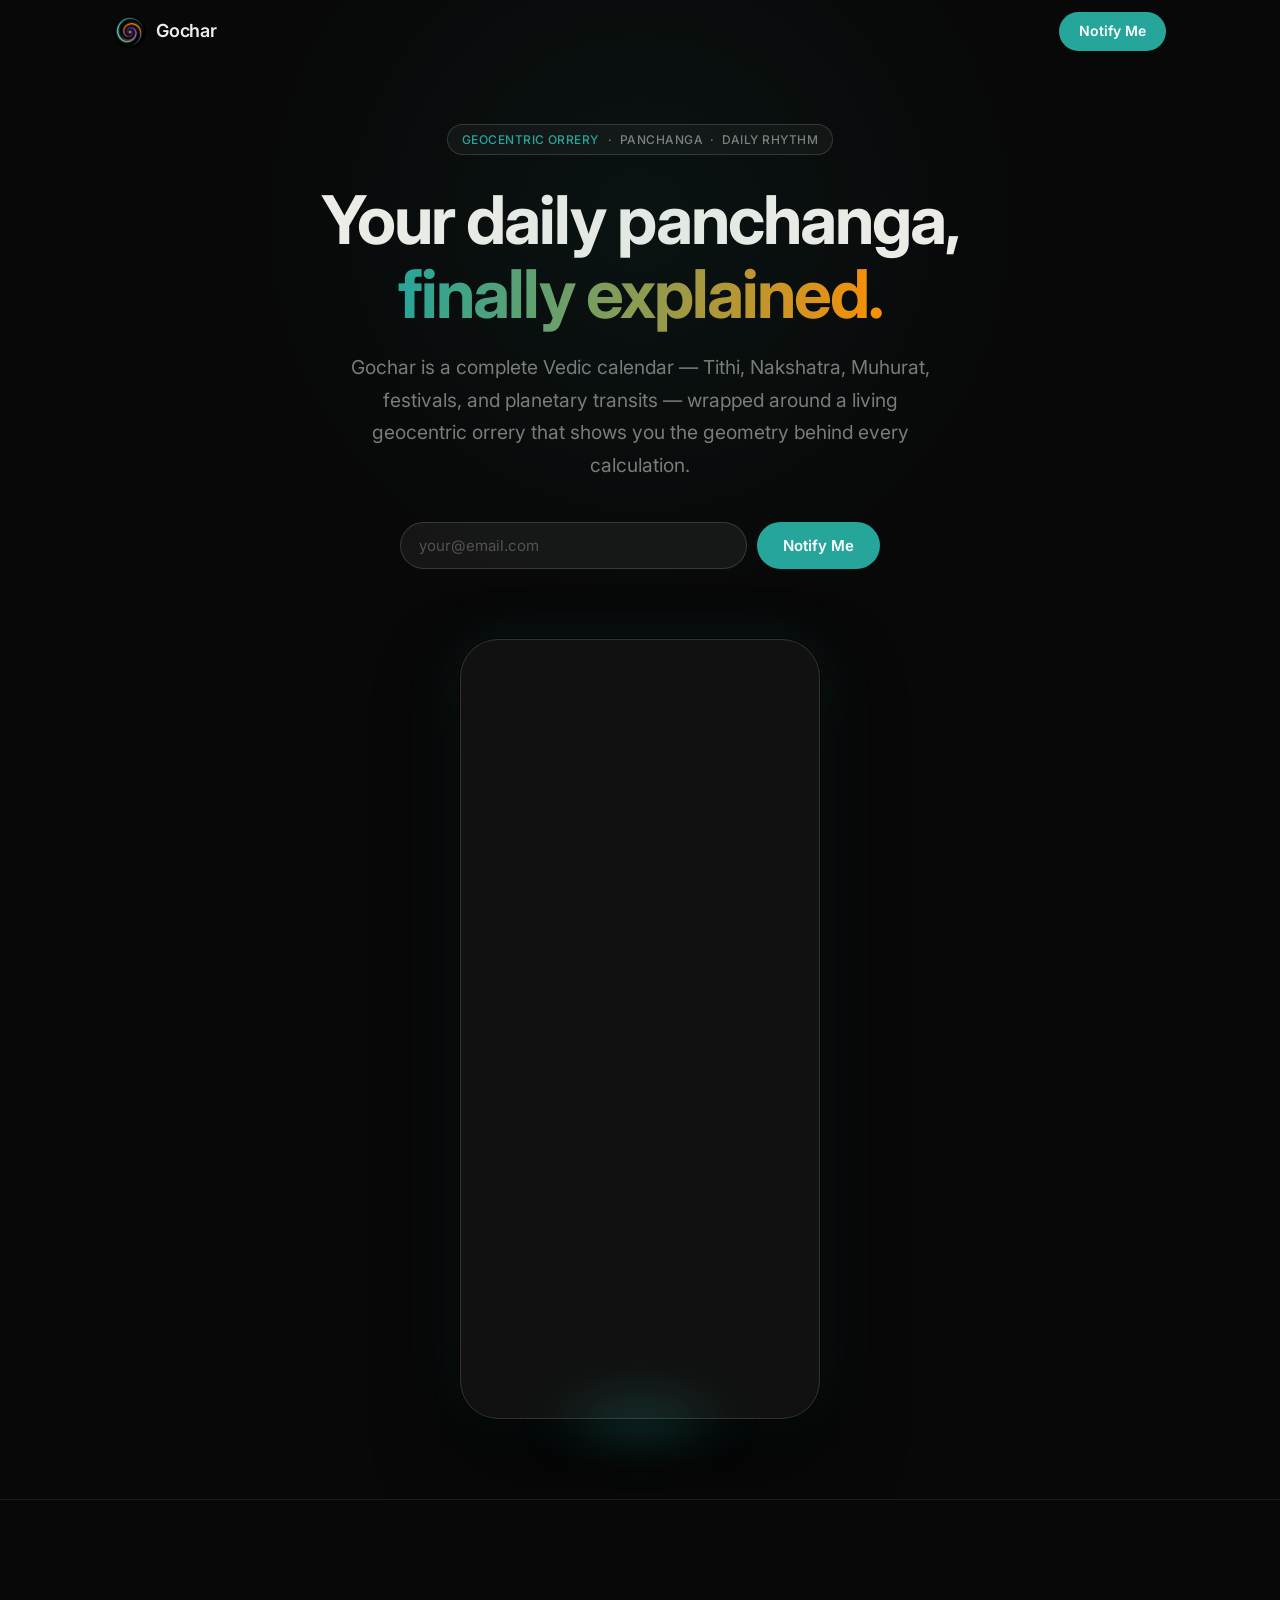
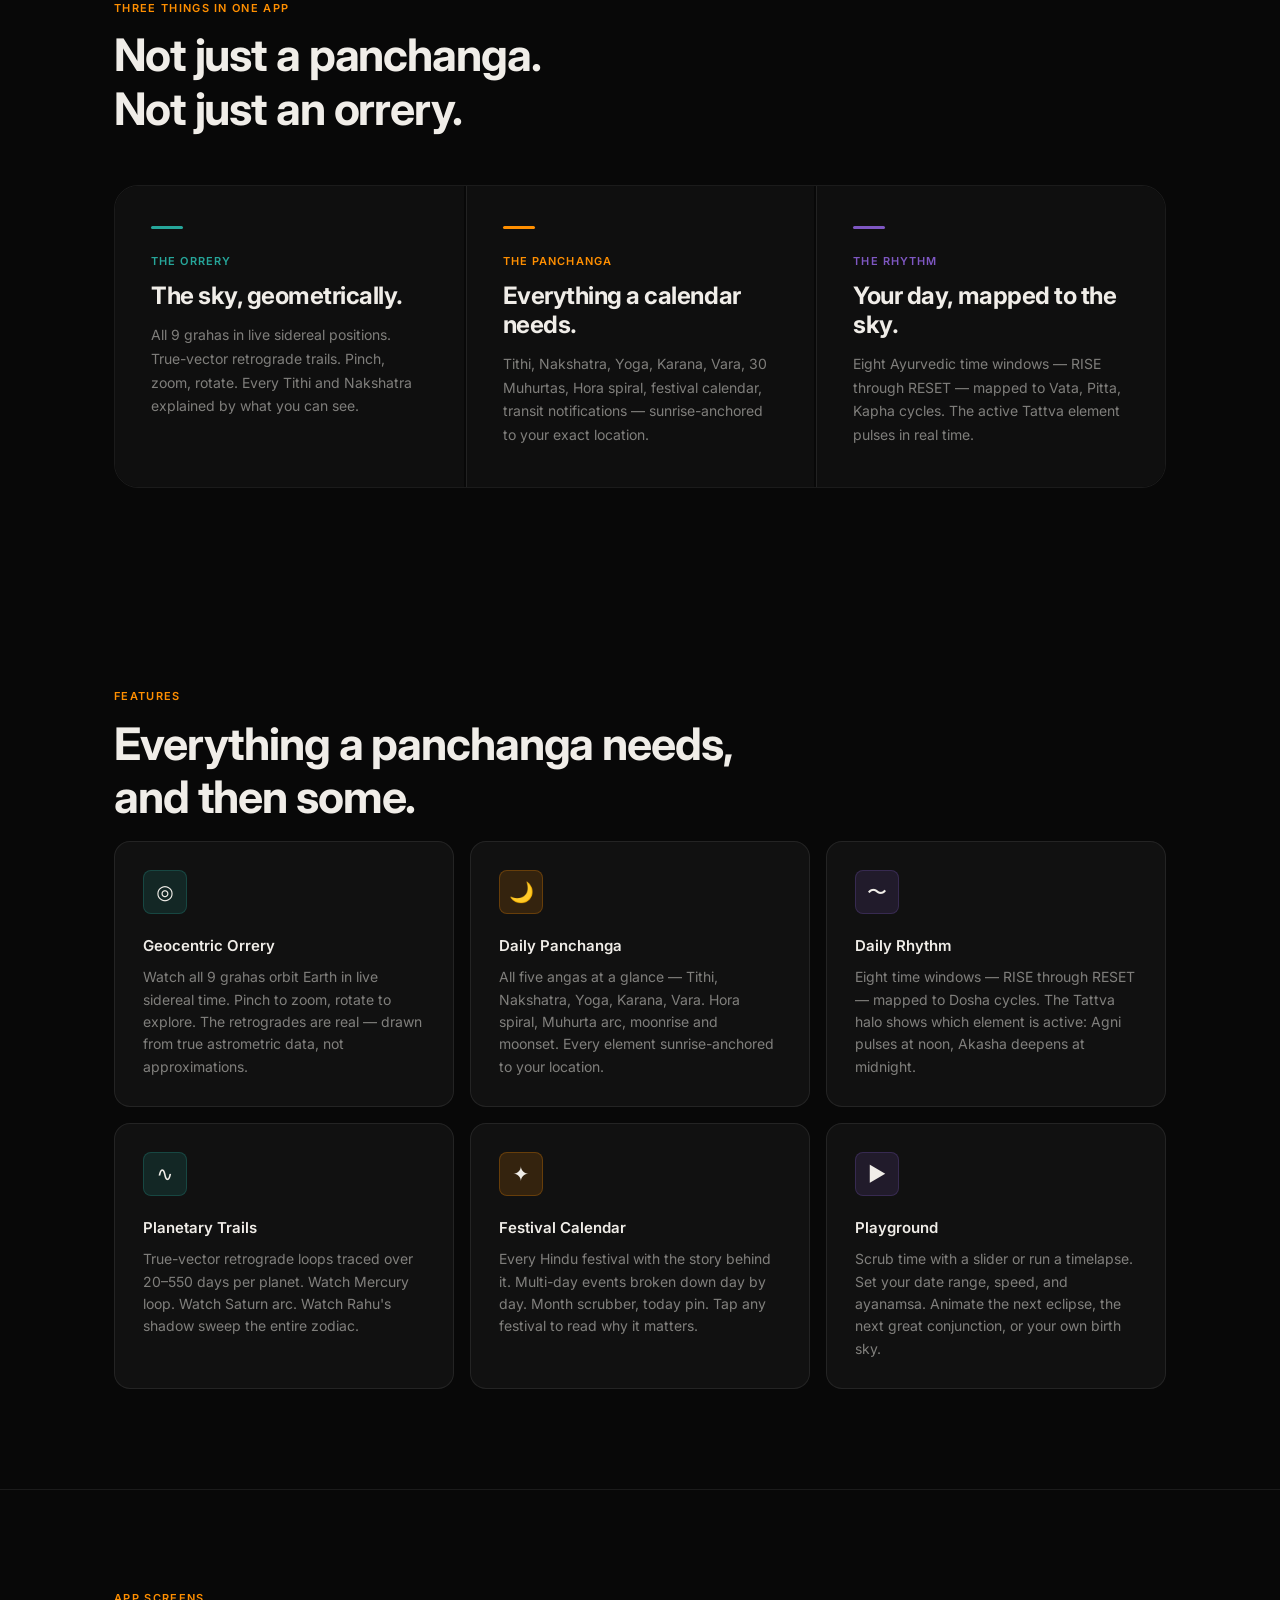
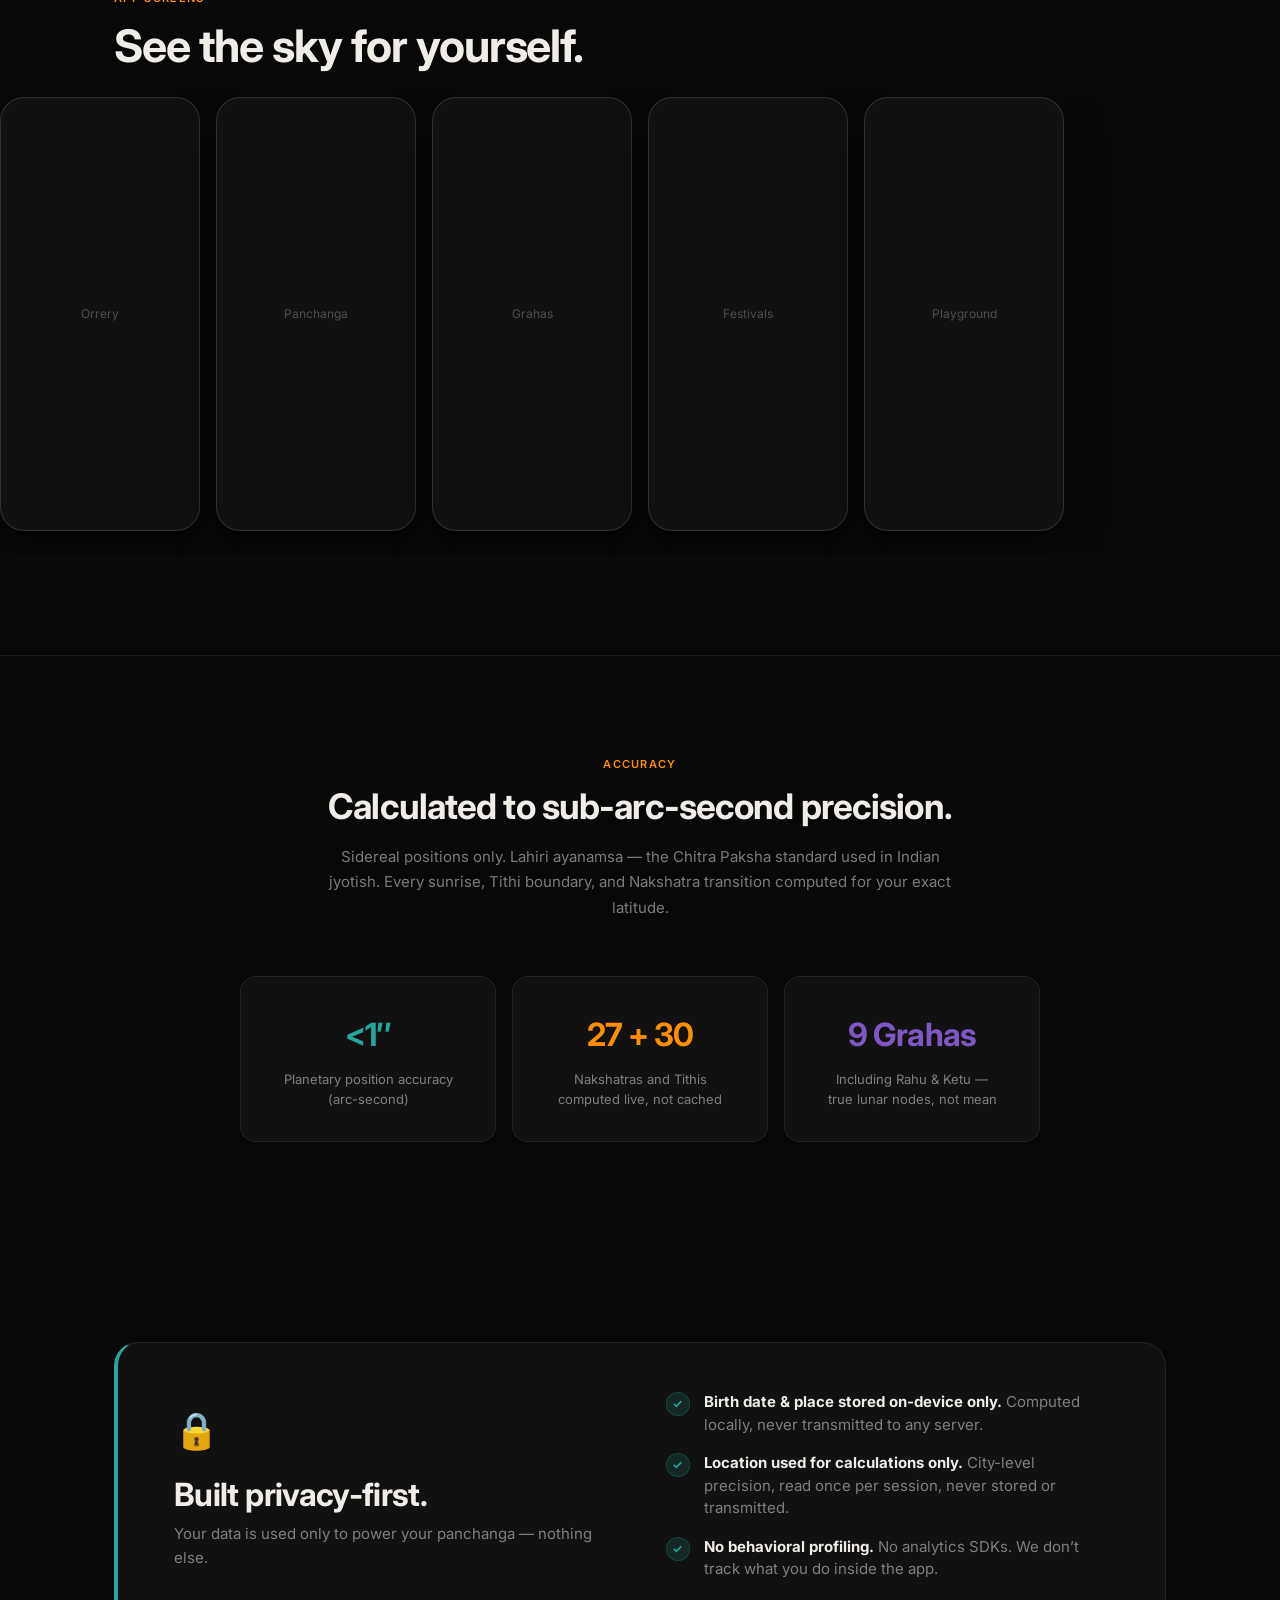
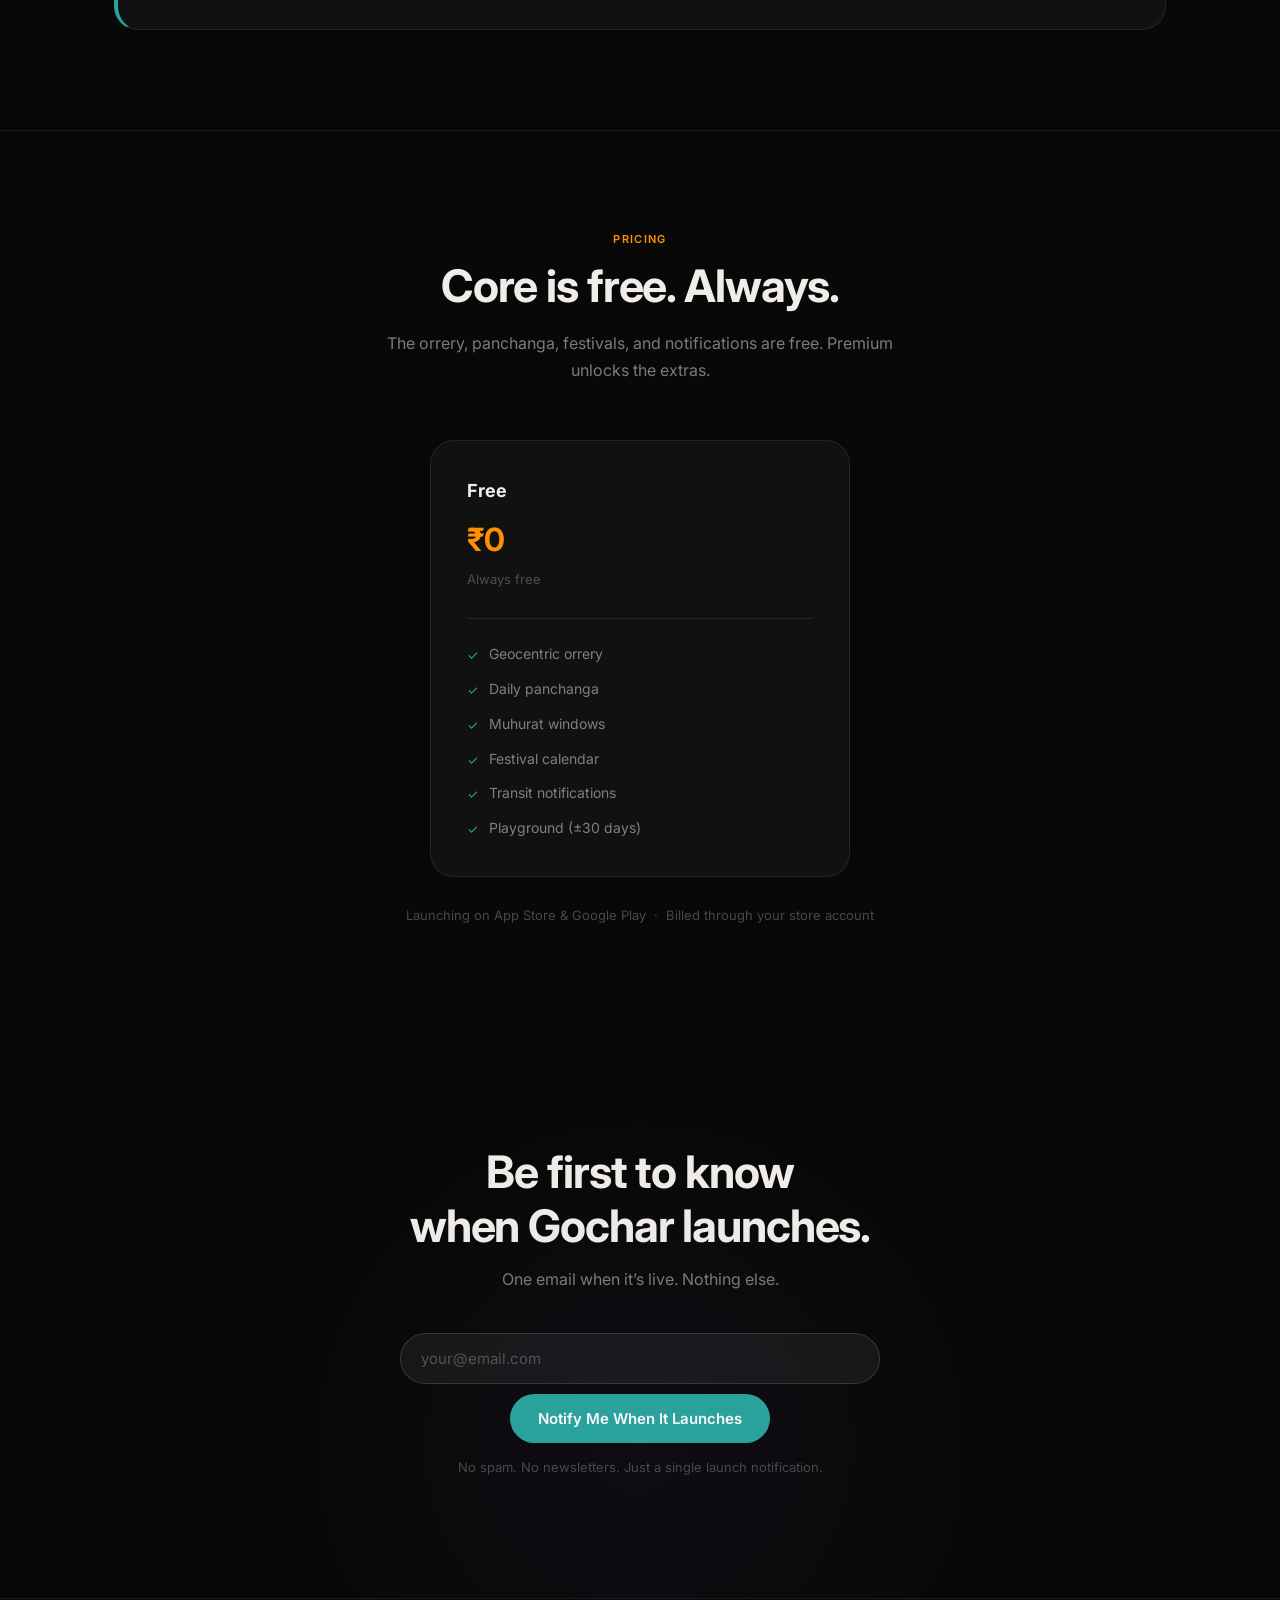
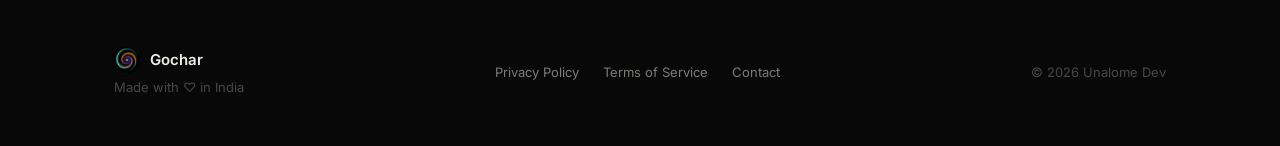
==== index.html @ 2caab8d3 "redesign: 3-color palette + new content sections - Replace single amber palette with app's true 3-co" ====
<!DOCTYPE html>
<html lang="en">
<head>
  <meta charset="UTF-8" />
  <meta name="viewport" content="width=device-width, initial-scale=1.0" />
  <title>Gochar — Your daily panchanga, finally explained</title>
  <meta name="description" content="Gochar is a complete Vedic calendar — Tithi, Nakshatra, Muhurat, festivals, and planetary transits — wrapped around a living 2D orrery that shows you the geometry behind every calculation." />
  <meta property="og:title" content="Gochar — Your daily panchanga, finally explained" />
  <meta property="og:description" content="A complete Vedic panchanga with a living geocentric orrery. Coming soon to iOS & Android." />
  <meta property="og:type" content="website" />
  <meta property="og:url" content="https://gocharapp.com" />
  <meta name="theme-color" content="#080808" />
  <link rel="preconnect" href="https://fonts.googleapis.com" />
  <link rel="preconnect" href="https://fonts.gstatic.com" crossorigin />
  <link href="https://fonts.googleapis.com/css2?family=Inter:wght@400;500;600;700&display=swap" rel="stylesheet" />
  <link rel="stylesheet" href="style.css" />
</head>
<body>

  <!-- Nav -->
  <nav class="nav" role="navigation" aria-label="Main navigation">
    <div class="container nav__inner">
      <a href="/" class="nav__logo" aria-label="Gochar home">
        <div class="nav__logo-icon" aria-hidden="true"></div>
        Gochar
      </a>
      <a href="#notify" class="nav__cta" role="button">Notify Me</a>
    </div>
  </nav>

  <!-- Hero -->
  <section class="hero" aria-labelledby="hero-heading">
    <div class="hero__eyebrow" data-reveal>
      <span>Geocentric Orrery</span> &nbsp;·&nbsp; Panchanga &nbsp;·&nbsp; Daily Rhythm
    </div>

    <h1 class="hero__headline" id="hero-heading" data-reveal data-reveal-delay="1">
      Your daily panchanga,<br><em>finally explained.</em>
    </h1>

    <p class="hero__sub" data-reveal data-reveal-delay="2">
      Gochar is a complete Vedic calendar — Tithi, Nakshatra, Muhurat, festivals, and planetary
      transits — wrapped around a living geocentric orrery that shows you the geometry behind
      every calculation.
    </p>

    <form class="hero__form" id="hero-form" action="https://formspree.io/f/{FORMSPREE_ID}" method="POST" data-reveal data-reveal-delay="3">
      <label class="sr-only" for="hero-email">Email address</label>
      <input class="hero__input" id="hero-email" type="email" name="email" placeholder="your@email.com" required autocomplete="email" />
      <button class="hero__submit" type="submit">Notify Me</button>
    </form>
    <div class="hero__success" id="hero-success" role="status">
      &#10003; You're on the list!
    </div>
    <p class="hero__error" id="hero-error" role="alert" style="font-size:13px;color:#ff6b6b;margin-top:8px;display:none;"></p>
    <p class="hero__meta" data-reveal data-reveal-delay="3" style="display:none">Free core &nbsp;·&nbsp; &#8377;99/mo India &nbsp;·&nbsp; $4.99/mo global</p>

    <div class="hero__visual" data-reveal data-reveal-delay="4">
      <div class="hero__phone">
        <video autoplay loop muted playsinline aria-label="Gochar orrery timelapse showing geocentric planetary positions"
               onerror="this.style.display='none'; this.nextElementSibling.style.display='flex';">
          <source src="assets/screenshots/orrery.mp4" type="video/mp4" />
        </video>
        <div class="hero__phone-placeholder" style="display:none">
          <svg width="40" height="40" viewBox="0 0 40 40" fill="none" xmlns="http://www.w3.org/2000/svg" aria-hidden="true">
            <circle cx="20" cy="20" r="18" stroke="#26A69A" stroke-width="1.5"/>
            <circle cx="20" cy="20" r="3" fill="#26A69A"/>
            <circle cx="20" cy="8"  r="1.5" fill="#26A69A" opacity="0.6"/>
            <circle cx="32" cy="20" r="1.5" fill="#FF8F00" opacity="0.5"/>
            <circle cx="20" cy="32" r="1.5" fill="#7E57C2" opacity="0.4"/>
            <circle cx="8"  cy="20" r="1.5" fill="#26A69A" opacity="0.3"/>
          </svg>
          <span>Screenshot coming soon</span>
        </div>
      </div>
      <div class="hero__glow" aria-hidden="true"></div>
    </div>
  </section>

  <!-- Pillars / 3-Identity block -->
  <section class="pillars" aria-labelledby="pillars-heading">
    <div class="container">
      <p class="section-eyebrow" data-reveal>Three things in one app</p>
      <h2 class="section-heading" id="pillars-heading" data-reveal data-reveal-delay="1">
        Not just a panchanga.<br>Not just an orrery.
      </h2>
      <div class="pillars__grid" data-reveal data-reveal-delay="2">
        <div class="pillar pillar--teal">
          <div class="pillar__bar"></div>
          <p class="pillar__label">The Orrery</p>
          <h3 class="pillar__heading">The sky, geometrically.</h3>
          <p class="pillar__body">All 9 grahas in live sidereal positions. True-vector retrograde trails. Pinch, zoom, rotate. Every Tithi and Nakshatra explained by what you can see.</p>
        </div>
        <div class="pillar pillar--amber">
          <div class="pillar__bar"></div>
          <p class="pillar__label">The Panchanga</p>
          <h3 class="pillar__heading">Everything a calendar needs.</h3>
          <p class="pillar__body">Tithi, Nakshatra, Yoga, Karana, Vara, 30 Muhurtas, Hora spiral, festival calendar, transit notifications — sunrise-anchored to your exact location.</p>
        </div>
        <div class="pillar pillar--violet">
          <div class="pillar__bar"></div>
          <p class="pillar__label">The Rhythm</p>
          <h3 class="pillar__heading">Your day, mapped to the sky.</h3>
          <p class="pillar__body">Eight Ayurvedic time windows — RISE through RESET — mapped to Vata, Pitta, Kapha cycles. The active Tattva element pulses in real time.</p>
        </div>
      </div>
    </div>
  </section>

  <!-- Features -->
  <section class="features" aria-labelledby="features-heading">
    <div class="container">
      <p class="section-eyebrow" data-reveal>Features</p>
      <h2 class="section-heading" id="features-heading" data-reveal data-reveal-delay="1">Everything a panchanga needs,<br>and then some.</h2>

      <div class="features__grid">

        <div class="feature-card feature-card--teal" data-reveal data-reveal-delay="1">
          <div class="feature-card__icon" aria-hidden="true">&#9678;</div>
          <h3 class="feature-card__name">Geocentric Orrery</h3>
          <p class="feature-card__desc">Watch all 9 grahas orbit Earth in live sidereal time. Pinch to zoom, rotate to explore. The retrogrades are real — drawn from true astrometric data, not approximations.</p>
        </div>

        <div class="feature-card feature-card--amber" data-reveal data-reveal-delay="2">
          <div class="feature-card__icon" aria-hidden="true">&#127769;</div>
          <h3 class="feature-card__name">Daily Panchanga</h3>
          <p class="feature-card__desc">All five angas at a glance — Tithi, Nakshatra, Yoga, Karana, Vara. Hora spiral, Muhurta arc, moonrise and moonset. Every element sunrise-anchored to your location.</p>
        </div>

        <div class="feature-card feature-card--violet" data-reveal data-reveal-delay="3">
          <div class="feature-card__icon" aria-hidden="true">&#12316;</div>
          <h3 class="feature-card__name">Daily Rhythm</h3>
          <p class="feature-card__desc">Eight time windows — RISE through RESET — mapped to Dosha cycles. The Tattva halo shows which element is active: Agni pulses at noon, Akasha deepens at midnight.</p>
        </div>

        <div class="feature-card feature-card--teal" data-reveal data-reveal-delay="1">
          <div class="feature-card__icon" aria-hidden="true">&#8767;</div>
          <h3 class="feature-card__name">Planetary Trails</h3>
          <p class="feature-card__desc">True-vector retrograde loops traced over 20–550 days per planet. Watch Mercury loop. Watch Saturn arc. Watch Rahu's shadow sweep the entire zodiac.</p>
        </div>

        <div class="feature-card feature-card--amber" data-reveal data-reveal-delay="2">
          <div class="feature-card__icon" aria-hidden="true">&#10022;</div>
          <h3 class="feature-card__name">Festival Calendar</h3>
          <p class="feature-card__desc">Every Hindu festival with the story behind it. Multi-day events broken down day by day. Month scrubber, today pin. Tap any festival to read why it matters.</p>
        </div>

        <div class="feature-card feature-card--violet" data-reveal data-reveal-delay="3">
          <div class="feature-card__icon" aria-hidden="true">&#9654;</div>
          <h3 class="feature-card__name">Playground</h3>
          <p class="feature-card__desc">Scrub time with a slider or run a timelapse. Set your date range, speed, and ayanamsa. Animate the next eclipse, the next great conjunction, or your own birth sky.</p>
        </div>

      </div>
    </div>
  </section>

  <!-- Screenshots -->
  <section class="screenshots" aria-labelledby="screenshots-heading">
    <div class="container">
      <p class="section-eyebrow" data-reveal>App screens</p>
      <h2 class="section-heading" id="screenshots-heading" data-reveal data-reveal-delay="1">See the sky for yourself.</h2>
    </div>
    <div class="screenshots__scroll" role="list" aria-label="App screens">

      <figure class="screenshots__item" role="listitem">
        <video autoplay loop muted playsinline aria-label="Geocentric orrery timelapse with planetary trails">
          <source src="assets/screenshots/orrery.mp4" type="video/mp4" />
        </video>
        <div class="screenshots__placeholder">Orrery</div>
      </figure>

      <figure class="screenshots__item" role="listitem">
        <img src="assets/screenshots/panchanga.png" alt="Daily panchanga card showing Tithi, Nakshatra and Muhurat" loading="lazy"
             onerror="this.style.display='none'" />
        <div class="screenshots__placeholder">Panchanga</div>
      </figure>

      <figure class="screenshots__item" role="listitem">
        <img src="assets/screenshots/grahas.png" alt="Planetary positions page with all 9 grahas" loading="lazy"
             onerror="this.style.display='none'" />
        <div class="screenshots__placeholder">Grahas</div>
      </figure>

      <figure class="screenshots__item" role="listitem">
        <img src="assets/screenshots/festivals.png" alt="Festival calendar with sticky month headers" loading="lazy"
             onerror="this.style.display='none'" />
        <div class="screenshots__placeholder">Festivals</div>
      </figure>

      <figure class="screenshots__item" role="listitem">
        <img src="assets/screenshots/playground.png" alt="Playground time explorer with timelapse controls" loading="lazy"
             onerror="this.style.display='none'" />
        <div class="screenshots__placeholder">Playground</div>
      </figure>

    </div>
  </section>

  <!-- Precision Callout -->
  <section class="precision-callout" aria-labelledby="precision-heading">
    <div class="container">
      <div class="precision-callout__inner">
        <p class="section-eyebrow" data-reveal>Accuracy</p>
        <h2 class="precision-callout__heading" id="precision-heading" data-reveal data-reveal-delay="1">
          Calculated to sub-arc-second precision.
        </h2>
        <p class="precision-callout__sub" data-reveal data-reveal-delay="2">
          Sidereal positions only. Lahiri ayanamsa — the Chitra Paksha standard used in Indian jyotish.
          Every sunrise, Tithi boundary, and Nakshatra transition computed for your exact latitude.
        </p>
      </div>
      <div class="precision-stats" data-reveal data-reveal-delay="3">
        <div class="precision-stat">
          <p class="precision-stat__value">&lt;1&#8243;</p>
          <p class="precision-stat__label">Planetary position accuracy<br>(arc-second)</p>
        </div>
        <div class="precision-stat">
          <p class="precision-stat__value">27 + 30</p>
          <p class="precision-stat__label">Nakshatras and Tithis<br>computed live, not cached</p>
        </div>
        <div class="precision-stat">
          <p class="precision-stat__value">9 Grahas</p>
          <p class="precision-stat__label">Including Rahu &amp; Ketu &mdash;<br>true lunar nodes, not mean</p>
        </div>
      </div>
    </div>
  </section>

  <!-- Privacy Callout -->
  <section class="privacy-callout" aria-labelledby="privacy-heading">
    <div class="container">
      <div class="privacy-callout__card" data-reveal>
        <div>
          <div class="privacy-callout__lock" aria-hidden="true">&#128274;</div>
          <h2 class="privacy-callout__heading" id="privacy-heading">Built privacy-first.</h2>
          <p class="privacy-callout__sub">Your data is used only to power your panchanga — nothing else.</p>
        </div>
        <ul class="privacy-callout__list" aria-label="Privacy guarantees">
          <li class="privacy-callout__item">
            <span><strong>Birth date &amp; place stored on-device only.</strong> Computed locally, never transmitted to any server.</span>
          </li>
          <li class="privacy-callout__item">
            <span><strong>Location used for calculations only.</strong> City-level precision, read once per session, never stored or transmitted.</span>
          </li>
          <li class="privacy-callout__item">
            <span><strong>No behavioral profiling.</strong> No analytics SDKs. We don&#8217;t track what you do inside the app.</span>
          </li>
        </ul>
      </div>
    </div>
  </section>

  <!-- Pricing -->
  <section class="pricing" aria-labelledby="pricing-heading">
    <div class="container">
      <p class="section-eyebrow" style="text-align:center" data-reveal>Pricing</p>
      <h2 class="section-heading" id="pricing-heading" style="text-align:center" data-reveal data-reveal-delay="1">Core is free. Always.</h2>
      <p class="section-sub" style="margin:0 auto 56px; text-align:center" data-reveal data-reveal-delay="2">The orrery, panchanga, festivals, and notifications are free. Premium unlocks the extras.</p>

      <div class="pricing__grid">

        <div class="pricing-card" data-reveal data-reveal-delay="1">
          <p class="pricing-card__name">Free</p>
          <p class="pricing-card__price">&#8377;0</p>
          <p class="pricing-card__alt">Always free</p>
          <div class="pricing-card__divider"></div>
          <ul class="pricing-card__features">
            <li class="pricing-card__feature"><span class="pricing-card__feature-icon">&#10003;</span>Geocentric orrery</li>
            <li class="pricing-card__feature"><span class="pricing-card__feature-icon">&#10003;</span>Daily panchanga</li>
            <li class="pricing-card__feature"><span class="pricing-card__feature-icon">&#10003;</span>Muhurat windows</li>
            <li class="pricing-card__feature"><span class="pricing-card__feature-icon">&#10003;</span>Festival calendar</li>
            <li class="pricing-card__feature"><span class="pricing-card__feature-icon">&#10003;</span>Transit notifications</li>
            <li class="pricing-card__feature"><span class="pricing-card__feature-icon">&#10003;</span>Playground (&#177;30 days)</li>
          </ul>
        </div>

      </div>
      <p class="pricing__note">Launching on App Store &amp; Google Play &nbsp;&#183;&nbsp; Billed through your store account</p>
    </div>
  </section>

  <!-- Waitlist -->
  <section class="waitlist" id="notify" aria-labelledby="waitlist-heading">
    <div class="container">
      <h2 class="waitlist__heading" id="waitlist-heading" data-reveal>Be first to know<br>when Gochar launches.</h2>
      <p class="waitlist__sub" data-reveal data-reveal-delay="1">One email when it&#8217;s live. Nothing else.</p>

      <form class="waitlist__form" id="waitlist-form" action="https://formspree.io/f/{FORMSPREE_ID}" method="POST" data-reveal data-reveal-delay="2">
        <label class="sr-only" for="waitlist-email">Email address</label>
        <input class="waitlist__input" id="waitlist-email" type="email" name="email" placeholder="your@email.com" required autocomplete="email" />
        <button class="waitlist__submit" type="submit">Notify Me When It Launches</button>
      </form>
      <div class="waitlist__success" id="waitlist-success" role="status">
        &#10003; &nbsp;You&#8217;re on the list!
      </div>
      <p class="waitlist__error" id="waitlist-error" role="alert"></p>
      <p class="waitlist__meta" data-reveal data-reveal-delay="3">No spam. No newsletters. Just a single launch notification.</p>
    </div>
  </section>

  <!-- Footer -->
  <footer class="footer" role="contentinfo">
    <div class="container footer__inner">
      <div>
        <div class="footer__logo">
          <div class="footer__logo-icon" aria-hidden="true"></div>
          Gochar
        </div>
        <p class="footer__tagline">Made with &#9825; in India</p>
      </div>
      <nav class="footer__links" aria-label="Footer navigation">
        <a class="footer__link" href="privacy.html">Privacy Policy</a>
        <a class="footer__link" href="terms.html">Terms of Service</a>
        <a class="footer__link" href="mailto:unalome.dev@gmail.com">Contact</a>
      </nav>
      <p class="footer__copy">&copy; 2026 Unalome Dev</p>
    </div>
  </footer>

  <script src="script.js"></script>
</body>
</html>
---- style.css ----
/* ── Design Tokens ─────────────────────────────────────── */
:root {
  --bg:           #080808;
  --bg-raised:    #0f0f0f;
  --surface:      rgba(255,255,255,0.04);
  --surface-hover:rgba(255,255,255,0.07);
  --border:       rgba(255,255,255,0.08);
  --border-bright:rgba(255,255,255,0.14);

  --teal:         #26A69A;
  --teal-dim:     #1d8a80;
  --teal-glow:    rgba(38,166,154,0.15);
  --teal-glow2:   rgba(38,166,154,0.06);

  --amber:        #FF8F00;
  --amber-dim:    #cc7200;
  --amber-glow:   rgba(255,143,0,0.15);
  --amber-glow2:  rgba(255,143,0,0.06);

  --violet:       #7E57C2;
  --violet-dim:   #6244a8;
  --violet-glow:  rgba(126,87,194,0.15);
  --violet-glow2: rgba(126,87,194,0.06);

  /* Primary accent = teal */
  --accent:       #26A69A;
  --accent-dim:   #1d8a80;
  --accent-glow:  rgba(38,166,154,0.15);
  --accent-glow2: rgba(38,166,154,0.06);

  --text:         #F0EDE8;
  --text-muted:   rgba(240,237,232,0.5);
  --text-faint:   rgba(240,237,232,0.28);
  --radius-sm:    8px;
  --radius:       16px;
  --radius-lg:    24px;
  --radius-pill:  999px;
  --nav-h:        64px;
}

/* ── Reset ─────────────────────────────────────────────── */
*, *::before, *::after { box-sizing: border-box; margin: 0; padding: 0; }
html { scroll-behavior: smooth; }
body {
  background: var(--bg);
  color: var(--text);
  font-family: 'Inter', system-ui, sans-serif;
  font-size: 16px;
  line-height: 1.6;
  -webkit-font-smoothing: antialiased;
  overflow-x: hidden;
}
img, video { display: block; max-width: 100%; }
.screenshots__item video,
.screenshots__item img,
.hero__phone video,
.hero__phone img {
  width: 100%; height: 100%;
  object-fit: cover;
}
a { color: inherit; text-decoration: none; }
button, input { font-family: inherit; }

/* ── Utility ───────────────────────────────────────────── */
.container { width: 100%; max-width: 1100px; margin: 0 auto; padding: 0 24px; }
.sr-only { position: absolute; width: 1px; height: 1px; overflow: hidden; clip: rect(0,0,0,0); }

/* ── Scroll reveal ─────────────────────────────────────── */
[data-reveal] {
  opacity: 0;
  transform: translateY(28px);
  transition: opacity 0.6s ease, transform 0.6s ease;
}
[data-reveal].visible {
  opacity: 1;
  transform: none;
}
[data-reveal-delay="1"] { transition-delay: 0.1s; }
[data-reveal-delay="2"] { transition-delay: 0.2s; }
[data-reveal-delay="3"] { transition-delay: 0.3s; }
[data-reveal-delay="4"] { transition-delay: 0.4s; }
[data-reveal-delay="5"] { transition-delay: 0.5s; }

/* ── Nav ───────────────────────────────────────────────── */
.nav {
  position: fixed;
  top: 0; left: 0; right: 0;
  height: var(--nav-h);
  z-index: 100;
  transition: background 0.3s, backdrop-filter 0.3s, border-color 0.3s;
  border-bottom: 1px solid transparent;
}
.nav.scrolled {
  background: rgba(8,8,8,0.85);
  backdrop-filter: blur(20px);
  -webkit-backdrop-filter: blur(20px);
  border-color: var(--border);
}
.nav__inner {
  height: 100%;
  display: flex;
  align-items: center;
  justify-content: space-between;
}
.nav__logo {
  display: flex;
  align-items: center;
  gap: 10px;
  font-weight: 600;
  font-size: 18px;
  letter-spacing: -0.01em;
}
.nav__logo-icon {
  width: 32px; height: 32px;
  border-radius: 50%;
  background: url('assets/logo/app_icon.png') center/cover no-repeat;
  flex-shrink: 0;
}
.nav__cta {
  display: inline-flex;
  align-items: center;
  gap: 6px;
  padding: 8px 20px;
  border-radius: var(--radius-pill);
  background: var(--teal);
  color: #fff;
  font-size: 14px;
  font-weight: 600;
  cursor: pointer;
  border: none;
  transition: background 0.2s, transform 0.15s;
}
.nav__cta:hover { background: var(--teal-dim); transform: translateY(-1px); }

/* ── Hero ──────────────────────────────────────────────── */
.hero {
  min-height: 100svh;
  display: flex;
  flex-direction: column;
  align-items: center;
  justify-content: center;
  text-align: center;
  padding: calc(var(--nav-h) + 60px) 24px 80px;
  position: relative;
  overflow: hidden;
}
.hero::before {
  content: '';
  position: absolute;
  top: -180px; left: 50%;
  transform: translateX(-50%);
  width: 800px; height: 800px;
  border-radius: 50%;
  background: radial-gradient(circle, rgba(38,166,154,0.07) 0%, transparent 70%);
  pointer-events: none;
}
.hero__eyebrow {
  display: inline-flex;
  align-items: center;
  gap: 6px;
  padding: 5px 14px;
  border-radius: var(--radius-pill);
  border: 1px solid var(--border-bright);
  background: var(--surface);
  font-size: 12px;
  font-weight: 500;
  color: var(--text-muted);
  letter-spacing: 0.04em;
  text-transform: uppercase;
  margin-bottom: 28px;
}
.hero__eyebrow span { color: var(--teal); }
.hero__headline {
  font-size: clamp(2.4rem, 6vw, 4.2rem);
  font-weight: 700;
  letter-spacing: -0.03em;
  line-height: 1.1;
  max-width: 780px;
  margin-bottom: 20px;
}
.hero__headline em {
  font-style: normal;
  background: linear-gradient(90deg, #26A69A, #FF8F00);
  -webkit-background-clip: text;
  -webkit-text-fill-color: transparent;
  background-clip: text;
}
.hero__sub {
  font-size: clamp(1rem, 2.2vw, 1.2rem);
  color: var(--text-muted);
  max-width: 600px;
  line-height: 1.7;
  margin-bottom: 40px;
}
.hero__form {
  display: flex;
  gap: 10px;
  flex-wrap: wrap;
  justify-content: center;
  width: 100%;
  max-width: 480px;
  margin-bottom: 14px;
}
.hero__input {
  flex: 1;
  min-width: 220px;
  padding: 13px 18px;
  border-radius: var(--radius-pill);
  border: 1px solid var(--border-bright);
  background: rgba(255,255,255,0.06);
  color: var(--text);
  font-size: 15px;
  outline: none;
  transition: border-color 0.2s, background 0.2s;
}
.hero__input::placeholder { color: var(--text-faint); }
.hero__input:focus {
  border-color: rgba(38,166,154,0.5);
  background: rgba(255,255,255,0.08);
}
.hero__submit {
  padding: 13px 26px;
  border-radius: var(--radius-pill);
  background: var(--teal);
  color: #fff;
  font-size: 15px;
  font-weight: 600;
  border: none;
  cursor: pointer;
  white-space: nowrap;
  transition: background 0.2s, transform 0.15s;
}
.hero__submit:hover { background: var(--teal-dim); transform: translateY(-1px); }
.hero__success {
  display: none;
  align-items: center;
  gap: 8px;
  padding: 13px 24px;
  border-radius: var(--radius-pill);
  background: rgba(38,166,154,0.12);
  border: 1px solid rgba(38,166,154,0.3);
  color: var(--teal);
  font-weight: 600;
  font-size: 15px;
}
.hero__meta {
  font-size: 13px;
  color: var(--text-faint);
}
.hero__visual {
  margin-top: 56px;
  position: relative;
  width: 100%;
  max-width: 360px;
}
.hero__phone {
  aspect-ratio: 9 / 19.5;
  border-radius: 38px;
  overflow: hidden;
  border: 1px solid var(--border-bright);
  background: #111;
  box-shadow:
    0 0 0 1px rgba(0,0,0,0.5),
    0 40px 80px rgba(0,0,0,0.6),
    0 0 60px rgba(38,166,154,0.12);
  position: relative;
}
.hero__phone img {
  width: 100%; height: 100%;
  object-fit: cover;
}
.hero__phone-placeholder {
  position: absolute;
  inset: 0;
  display: flex;
  flex-direction: column;
  align-items: center;
  justify-content: center;
  gap: 12px;
  color: var(--text-faint);
  font-size: 13px;
}
.hero__phone-placeholder svg { opacity: 0.3; }
.hero__glow {
  position: absolute;
  bottom: -40px; left: 50%;
  transform: translateX(-50%);
  width: 200px; height: 80px;
  background: radial-gradient(ellipse, rgba(38,166,154,0.25) 0%, transparent 70%);
  filter: blur(20px);
  pointer-events: none;
}

/* ── Pillars / Identity block ──────────────────────────── */
.pillars {
  padding: 100px 0;
  border-top: 1px solid var(--border);
}
.pillars__grid {
  display: grid;
  grid-template-columns: repeat(3, 1fr);
  gap: 2px;
  border: 1px solid var(--border);
  border-radius: var(--radius-lg);
  overflow: hidden;
  margin-top: 48px;
}
.pillar {
  padding: 40px 36px;
  background: var(--bg-raised);
  position: relative;
}
.pillar + .pillar { border-left: 1px solid var(--border); }
.pillar__bar {
  width: 32px; height: 3px;
  border-radius: 2px;
  margin-bottom: 24px;
}
.pillar--teal   .pillar__bar { background: var(--teal); }
.pillar--amber  .pillar__bar { background: var(--amber); }
.pillar--violet .pillar__bar { background: var(--violet); }
.pillar__label {
  font-size: 11px;
  font-weight: 600;
  letter-spacing: 0.1em;
  text-transform: uppercase;
  margin-bottom: 12px;
}
.pillar--teal   .pillar__label { color: var(--teal); }
.pillar--amber  .pillar__label { color: var(--amber); }
.pillar--violet .pillar__label { color: var(--violet); }
.pillar__heading {
  font-size: clamp(1.2rem, 2.5vw, 1.5rem);
  font-weight: 700;
  letter-spacing: -0.02em;
  line-height: 1.2;
  margin-bottom: 12px;
}
.pillar__body {
  font-size: 14px;
  color: var(--text-muted);
  line-height: 1.7;
}

/* ── Features ──────────────────────────────────────────── */
.features {
  padding: 100px 0;
}
.section-eyebrow {
  font-size: 11px;
  font-weight: 600;
  letter-spacing: 0.12em;
  text-transform: uppercase;
  color: var(--amber);
  margin-bottom: 12px;
}
.section-heading {
  font-size: clamp(1.8rem, 4vw, 2.8rem);
  font-weight: 700;
  letter-spacing: -0.025em;
  line-height: 1.2;
  margin-bottom: 16px;
}
.section-sub {
  font-size: 16px;
  color: var(--text-muted);
  max-width: 520px;
  line-height: 1.7;
  margin-bottom: 56px;
}
.features__grid {
  display: grid;
  grid-template-columns: repeat(3, 1fr);
  gap: 16px;
}
.feature-card {
  background: var(--surface);
  border: 1px solid var(--border);
  border-radius: var(--radius);
  padding: 28px;
  transition: background 0.2s, border-color 0.2s, transform 0.2s;
  position: relative;
  overflow: hidden;
}
.feature-card:hover {
  background: var(--surface-hover);
  border-color: var(--border-bright);
  transform: translateY(-3px);
}
.feature-card::before {
  content: '';
  position: absolute;
  top: 0; left: 0; right: 0;
  height: 1px;
  opacity: 0;
  transition: opacity 0.3s;
}
.feature-card--teal::before {
  background: linear-gradient(90deg, transparent, var(--teal-glow), transparent);
}
.feature-card--amber::before {
  background: linear-gradient(90deg, transparent, var(--amber-glow), transparent);
}
.feature-card--violet::before {
  background: linear-gradient(90deg, transparent, var(--violet-glow), transparent);
}
.feature-card:hover::before { opacity: 1; }
.feature-card__icon {
  width: 44px; height: 44px;
  border-radius: var(--radius-sm);
  display: flex;
  align-items: center;
  justify-content: center;
  font-size: 20px;
  margin-bottom: 20px;
  flex-shrink: 0;
}
.feature-card--teal .feature-card__icon {
  background: var(--teal-glow);
  border: 1px solid rgba(38,166,154,0.25);
}
.feature-card--amber .feature-card__icon {
  background: var(--amber-glow);
  border: 1px solid rgba(255,143,0,0.25);
}
.feature-card--violet .feature-card__icon {
  background: var(--violet-glow);
  border: 1px solid rgba(126,87,194,0.25);
}
.feature-card__name {
  font-size: 15px;
  font-weight: 600;
  margin-bottom: 8px;
}
.feature-card__desc {
  font-size: 14px;
  color: var(--text-muted);
  line-height: 1.6;
}

/* ── Screenshots ───────────────────────────────────────── */
.screenshots {
  padding: 100px 0;
  border-top: 1px solid var(--border);
}
.screenshots__scroll {
  display: flex;
  gap: 16px;
  overflow-x: auto;
  padding: 8px 24px 24px;
  margin: 0 -24px;
  scroll-snap-type: x mandatory;
  -webkit-overflow-scrolling: touch;
  scrollbar-width: none;
}
.screenshots__scroll::-webkit-scrollbar { display: none; }
.screenshots__item {
  flex: 0 0 auto;
  width: 200px;
  aspect-ratio: 9 / 19.5;
  border-radius: 24px;
  overflow: hidden;
  border: 1px solid var(--border-bright);
  background: #111;
  scroll-snap-align: start;
  box-shadow: 0 16px 40px rgba(0,0,0,0.5);
  transition: transform 0.3s, box-shadow 0.3s;
  position: relative;
}
.screenshots__item:hover {
  transform: scale(1.04) translateY(-4px);
  box-shadow: 0 24px 60px rgba(0,0,0,0.6), 0 0 30px rgba(38,166,154,0.08);
}
.screenshots__placeholder {
  position: absolute;
  inset: 0;
  width: 100%; height: 100%;
  display: flex;
  flex-direction: column;
  align-items: center;
  justify-content: center;
  gap: 8px;
  color: var(--text-faint);
  font-size: 12px;
}

/* ── Precision callout ─────────────────────────────────── */
.precision-callout {
  padding: 100px 0;
  border-top: 1px solid var(--border);
}
.precision-callout__inner {
  text-align: center;
  max-width: 640px;
  margin: 0 auto 56px;
}
.precision-callout__heading {
  font-size: clamp(1.5rem, 3vw, 2.2rem);
  font-weight: 700;
  letter-spacing: -0.025em;
  line-height: 1.2;
  margin-bottom: 16px;
}
.precision-callout__sub {
  font-size: 15px;
  color: var(--text-muted);
  line-height: 1.7;
}
.precision-stats {
  display: grid;
  grid-template-columns: repeat(3, 1fr);
  gap: 16px;
  max-width: 800px;
  margin: 0 auto;
}
.precision-stat {
  background: var(--surface);
  border: 1px solid var(--border);
  border-radius: var(--radius);
  padding: 32px 24px;
  text-align: center;
  transition: background 0.2s, border-color 0.2s;
}
.precision-stat:hover {
  background: var(--surface-hover);
  border-color: var(--border-bright);
}
.precision-stat__value {
  font-size: 2rem;
  font-weight: 700;
  letter-spacing: -0.03em;
  margin-bottom: 10px;
}
.precision-stats .precision-stat:nth-child(1) .precision-stat__value { color: var(--teal); }
.precision-stats .precision-stat:nth-child(2) .precision-stat__value { color: var(--amber); }
.precision-stats .precision-stat:nth-child(3) .precision-stat__value { color: var(--violet); }
.precision-stat__label {
  font-size: 13px;
  color: var(--text-muted);
  line-height: 1.5;
}

/* ── Privacy callout ───────────────────────────────────── */
.privacy-callout {
  padding: 100px 0;
}
.privacy-callout__card {
  background: var(--surface);
  border: 1px solid var(--border);
  border-left: 4px solid var(--teal);
  border-radius: var(--radius-lg);
  padding: 48px 56px;
  display: grid;
  grid-template-columns: 1fr 1fr;
  gap: 48px;
  align-items: center;
}
.privacy-callout__lock {
  font-size: 36px;
  margin-bottom: 16px;
}
.privacy-callout__heading {
  font-size: clamp(1.5rem, 3vw, 2rem);
  font-weight: 700;
  letter-spacing: -0.02em;
  line-height: 1.2;
  margin-bottom: 8px;
}
.privacy-callout__sub {
  font-size: 15px;
  color: var(--text-muted);
}
.privacy-callout__list {
  list-style: none;
  display: flex;
  flex-direction: column;
  gap: 16px;
}
.privacy-callout__item {
  display: flex;
  align-items: flex-start;
  gap: 14px;
  font-size: 15px;
  line-height: 1.5;
  color: var(--text-muted);
}
.privacy-callout__item::before {
  content: '✓';
  flex-shrink: 0;
  width: 24px; height: 24px;
  border-radius: 50%;
  background: var(--teal-glow);
  border: 1px solid rgba(38,166,154,0.25);
  color: var(--teal);
  font-size: 12px;
  font-weight: 700;
  display: flex;
  align-items: center;
  justify-content: center;
  margin-top: 1px;
}
.privacy-callout__item strong { color: var(--text); }

/* ── Pricing ───────────────────────────────────────────── */
.pricing {
  padding: 100px 0;
  border-top: 1px solid var(--border);
}
.pricing__grid {
  display: grid;
  grid-template-columns: 1fr 1fr;
  gap: 20px;
  max-width: 760px;
  margin: 0 auto;
}
.pricing__grid:has(.pricing-card:only-child) {
  grid-template-columns: 1fr;
  max-width: 420px;
}
.pricing-card {
  background: var(--surface);
  border: 1px solid var(--border);
  border-radius: var(--radius-lg);
  padding: 36px;
}
.pricing-card--premium {
  border-color: rgba(255,143,0,0.4);
  background: rgba(255,143,0,0.04);
  box-shadow: 0 0 40px rgba(255,143,0,0.07);
}
.pricing-card__badge {
  display: inline-block;
  padding: 3px 10px;
  border-radius: var(--radius-pill);
  background: var(--amber);
  color: #000;
  font-size: 11px;
  font-weight: 700;
  letter-spacing: 0.06em;
  text-transform: uppercase;
  margin-bottom: 20px;
}
.pricing-card__name {
  font-size: 18px;
  font-weight: 700;
  margin-bottom: 8px;
}
.pricing-card__price {
  font-size: 32px;
  font-weight: 700;
  letter-spacing: -0.03em;
  color: var(--amber);
  margin-bottom: 4px;
}
.pricing-card__price span {
  font-size: 14px;
  font-weight: 400;
  color: var(--text-muted);
}
.pricing-card__alt {
  font-size: 13px;
  color: var(--text-faint);
  margin-bottom: 28px;
}
.pricing-card__divider {
  height: 1px;
  background: var(--border);
  margin-bottom: 24px;
}
.pricing-card__features {
  list-style: none;
  display: flex;
  flex-direction: column;
  gap: 12px;
}
.pricing-card__feature {
  display: flex;
  align-items: flex-start;
  gap: 10px;
  font-size: 14px;
  color: var(--text-muted);
}
.pricing-card__feature-icon {
  flex-shrink: 0;
  color: var(--teal);
  font-size: 13px;
  margin-top: 2px;
}
.pricing__note {
  text-align: center;
  margin-top: 28px;
  font-size: 13px;
  color: var(--text-faint);
}

/* ── Waitlist ──────────────────────────────────────────── */
.waitlist {
  padding: 120px 0;
  text-align: center;
  position: relative;
  overflow: hidden;
}
.waitlist::before {
  content: '';
  position: absolute;
  bottom: -200px; left: 50%;
  transform: translateX(-50%);
  width: 700px; height: 700px;
  border-radius: 50%;
  background: radial-gradient(circle, rgba(126,87,194,0.06) 0%, transparent 70%);
  pointer-events: none;
}
.waitlist__heading {
  font-size: clamp(1.8rem, 4vw, 2.8rem);
  font-weight: 700;
  letter-spacing: -0.025em;
  line-height: 1.2;
  margin-bottom: 14px;
}
.waitlist__sub {
  font-size: 16px;
  color: var(--text-muted);
  margin-bottom: 40px;
}
.waitlist__form {
  display: flex;
  gap: 10px;
  flex-wrap: wrap;
  justify-content: center;
  max-width: 480px;
  margin: 0 auto 14px;
}
.waitlist__input {
  flex: 1;
  min-width: 220px;
  padding: 15px 20px;
  border-radius: var(--radius-pill);
  border: 1px solid var(--border-bright);
  background: rgba(255,255,255,0.06);
  color: var(--text);
  font-size: 15px;
  outline: none;
  transition: border-color 0.2s, background 0.2s;
}
.waitlist__input::placeholder { color: var(--text-faint); }
.waitlist__input:focus {
  border-color: rgba(38,166,154,0.5);
  background: rgba(255,255,255,0.08);
}
.waitlist__submit {
  padding: 15px 28px;
  border-radius: var(--radius-pill);
  background: var(--teal);
  color: #fff;
  font-size: 15px;
  font-weight: 600;
  border: none;
  cursor: pointer;
  white-space: nowrap;
  transition: background 0.2s, transform 0.15s;
}
.waitlist__submit:hover { background: var(--teal-dim); transform: translateY(-1px); }
.waitlist__success {
  display: none;
  align-items: center;
  justify-content: center;
  gap: 8px;
  padding: 15px 28px;
  border-radius: var(--radius-pill);
  background: rgba(38,166,154,0.12);
  border: 1px solid rgba(38,166,154,0.3);
  color: var(--teal);
  font-weight: 600;
  font-size: 15px;
  max-width: 380px;
  margin: 0 auto;
}
.waitlist__error {
  display: none;
  font-size: 13px;
  color: #ff6b6b;
  margin-top: 10px;
}
.waitlist__meta {
  font-size: 13px;
  color: var(--text-faint);
}

/* ── Footer ────────────────────────────────────────────── */
.footer {
  border-top: 1px solid var(--border);
  padding: 48px 0;
}
.footer__inner {
  display: flex;
  align-items: center;
  justify-content: space-between;
  flex-wrap: wrap;
  gap: 20px;
}
.footer__logo {
  display: flex;
  align-items: center;
  gap: 10px;
  font-weight: 600;
  font-size: 15px;
}
.footer__logo-icon {
  width: 26px; height: 26px;
  border-radius: 50%;
  background: url('assets/logo/app_icon.png') center/cover no-repeat;
}
.footer__tagline {
  font-size: 13px;
  color: var(--text-faint);
  margin-top: 4px;
}
.footer__links {
  display: flex;
  align-items: center;
  gap: 24px;
  flex-wrap: wrap;
}
.footer__link {
  font-size: 13px;
  color: var(--text-muted);
  transition: color 0.2s;
}
.footer__link:hover { color: var(--text); }
.footer__copy {
  font-size: 13px;
  color: var(--text-faint);
}

/* ── Legal pages ───────────────────────────────────────── */
.legal-page {
  padding: calc(var(--nav-h) + 60px) 0 100px;
}
.legal-page article {
  max-width: 720px;
}
.legal-page h1 {
  font-size: clamp(1.8rem, 4vw, 2.6rem);
  font-weight: 700;
  letter-spacing: -0.025em;
  margin-bottom: 8px;
}
.legal-page .legal-meta {
  font-size: 14px;
  color: var(--text-muted);
  margin-bottom: 48px;
  padding-bottom: 24px;
  border-bottom: 1px solid var(--border);
}
.legal-page h2 {
  font-size: 18px;
  font-weight: 600;
  color: var(--teal);
  margin-top: 40px;
  margin-bottom: 14px;
}
.legal-page h3 {
  font-size: 15px;
  font-weight: 600;
  margin-top: 24px;
  margin-bottom: 10px;
}
.legal-page p {
  font-size: 15px;
  color: var(--text-muted);
  line-height: 1.75;
  margin-bottom: 14px;
}
.legal-page ul, .legal-page ol {
  padding-left: 20px;
  margin-bottom: 14px;
}
.legal-page li {
  font-size: 15px;
  color: var(--text-muted);
  line-height: 1.75;
  margin-bottom: 6px;
}
.legal-page table {
  width: 100%;
  border-collapse: collapse;
  margin: 20px 0;
  font-size: 14px;
}
.legal-page th {
  text-align: left;
  padding: 10px 14px;
  background: var(--surface);
  border: 1px solid var(--border);
  font-weight: 600;
  color: var(--text);
  font-size: 13px;
}
.legal-page td {
  padding: 10px 14px;
  border: 1px solid var(--border);
  color: var(--text-muted);
  vertical-align: top;
}
.legal-page strong { color: var(--text); }
.legal-page a { color: var(--teal); }
.legal-page a:hover { text-decoration: underline; }
.legal-back {
  display: inline-flex;
  align-items: center;
  gap: 8px;
  font-size: 14px;
  color: var(--text-muted);
  margin-bottom: 40px;
  transition: color 0.2s;
}
.legal-back:hover { color: var(--text); }
.legal-back::before { content: '←'; }

/* ── Responsive ────────────────────────────────────────── */
@media (max-width: 768px) {
  .pillars__grid {
    grid-template-columns: 1fr;
  }
  .pillar + .pillar {
    border-left: none;
    border-top: 1px solid var(--border);
  }
  .features__grid {
    grid-template-columns: 1fr 1fr;
  }
  .precision-stats {
    grid-template-columns: 1fr;
    max-width: 360px;
  }
  .privacy-callout__card {
    grid-template-columns: 1fr;
    padding: 36px 28px;
  }
  .pricing__grid {
    grid-template-columns: 1fr;
  }
  .footer__inner {
    flex-direction: column;
    align-items: flex-start;
  }
}
@media (max-width: 500px) {
  .features__grid {
    grid-template-columns: 1fr;
  }
  .pillar { padding: 32px 24px; }
}
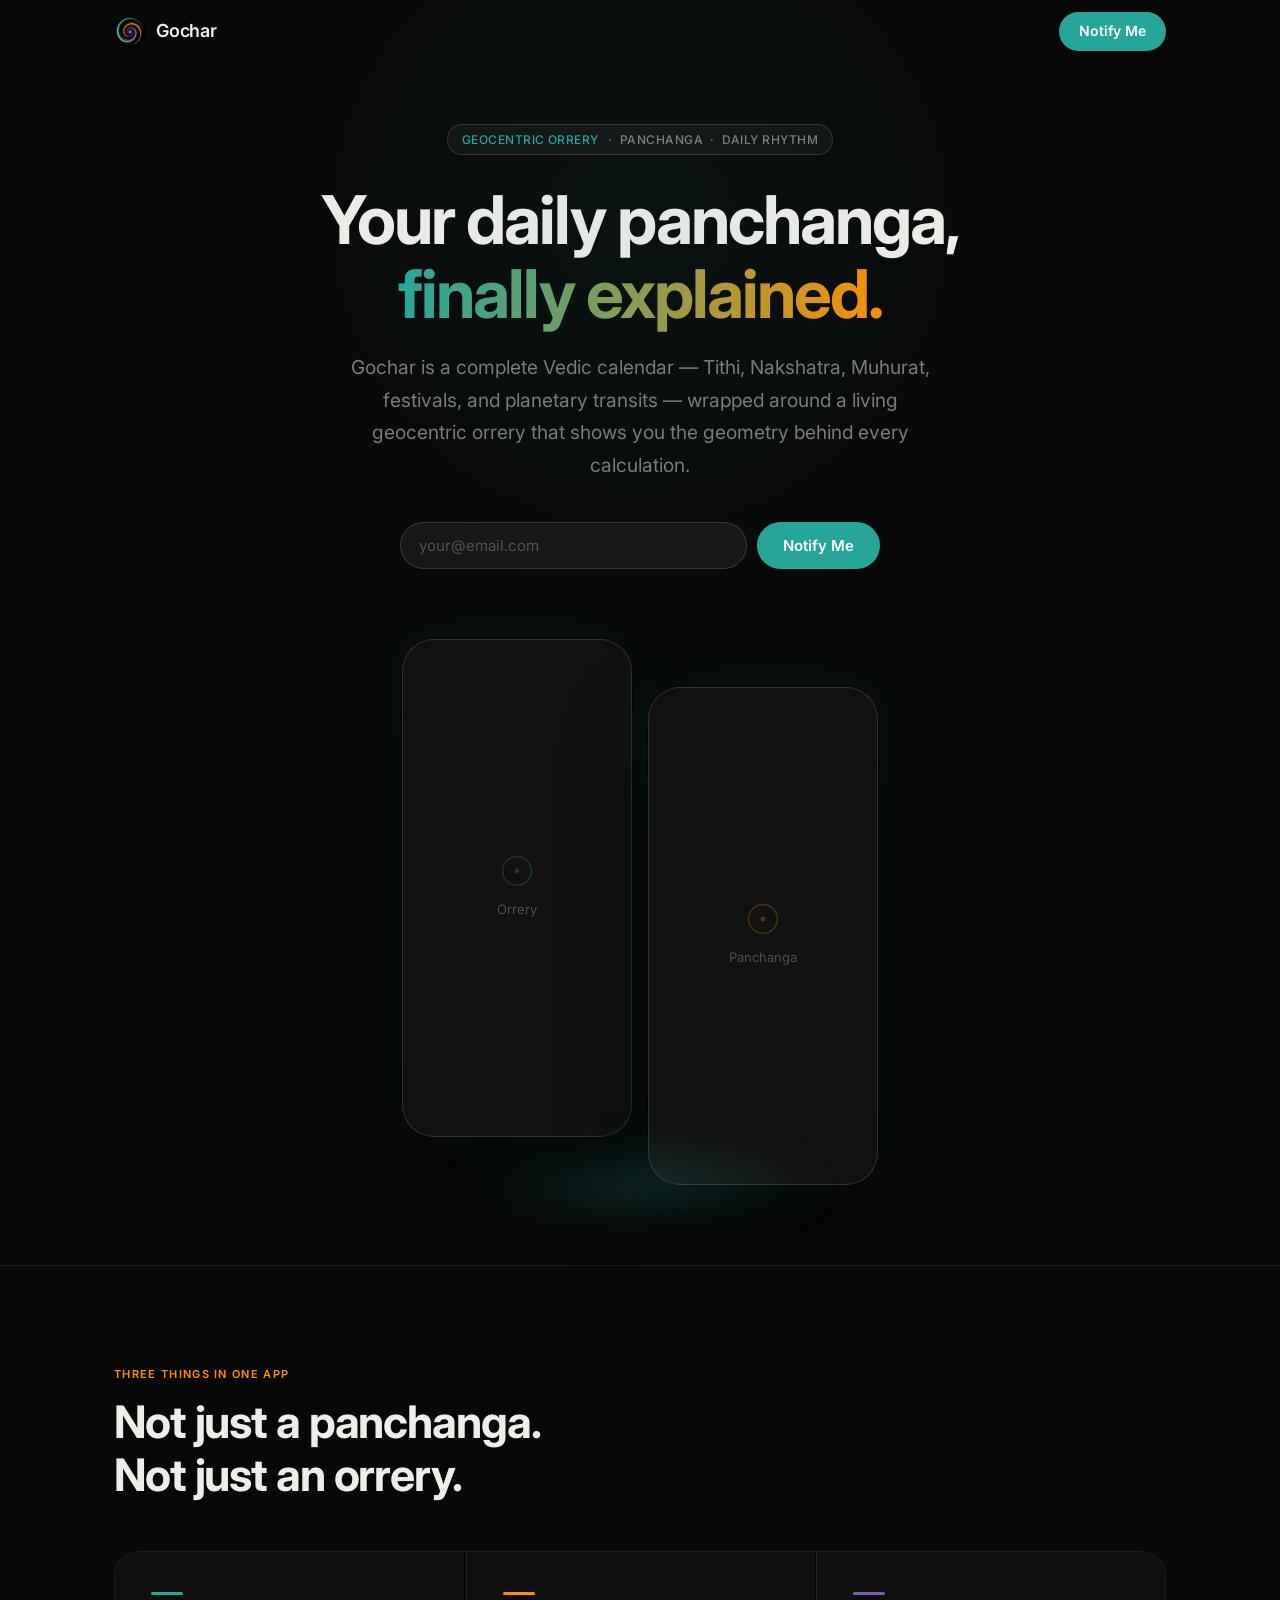
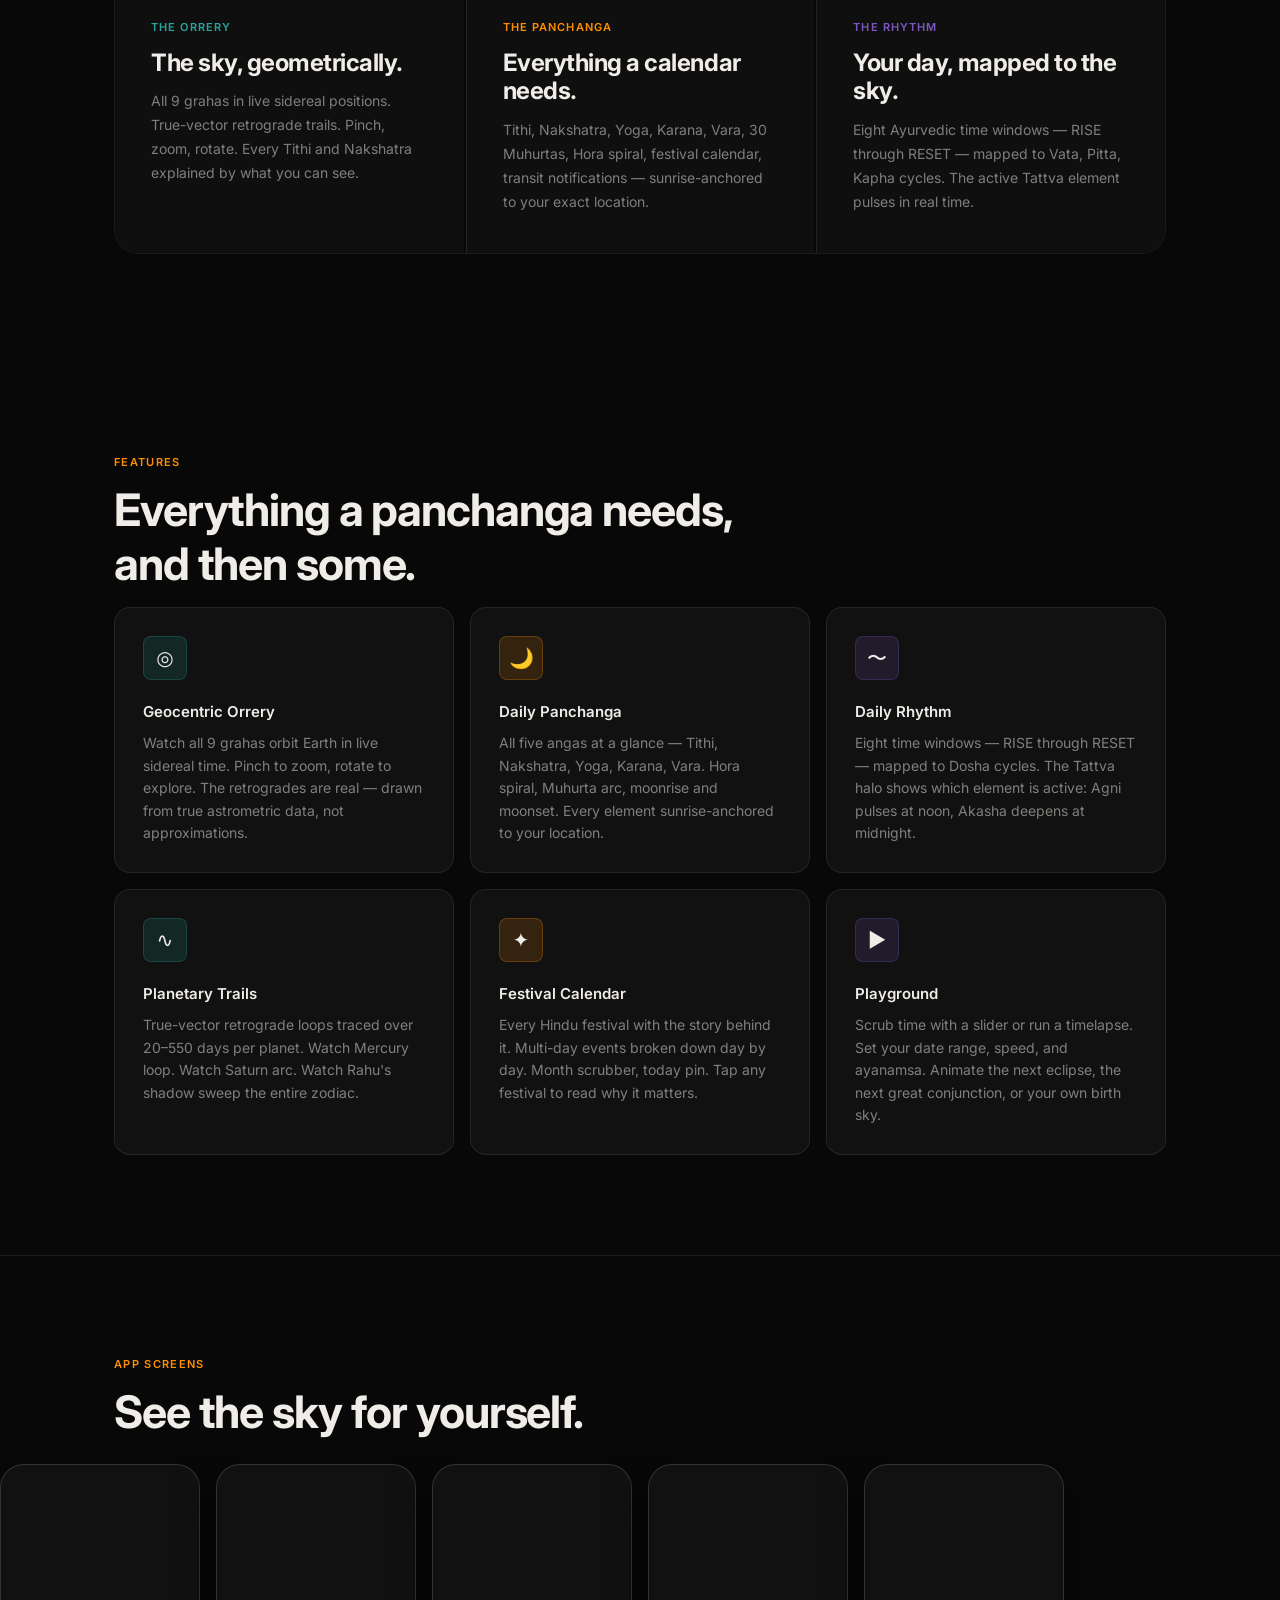
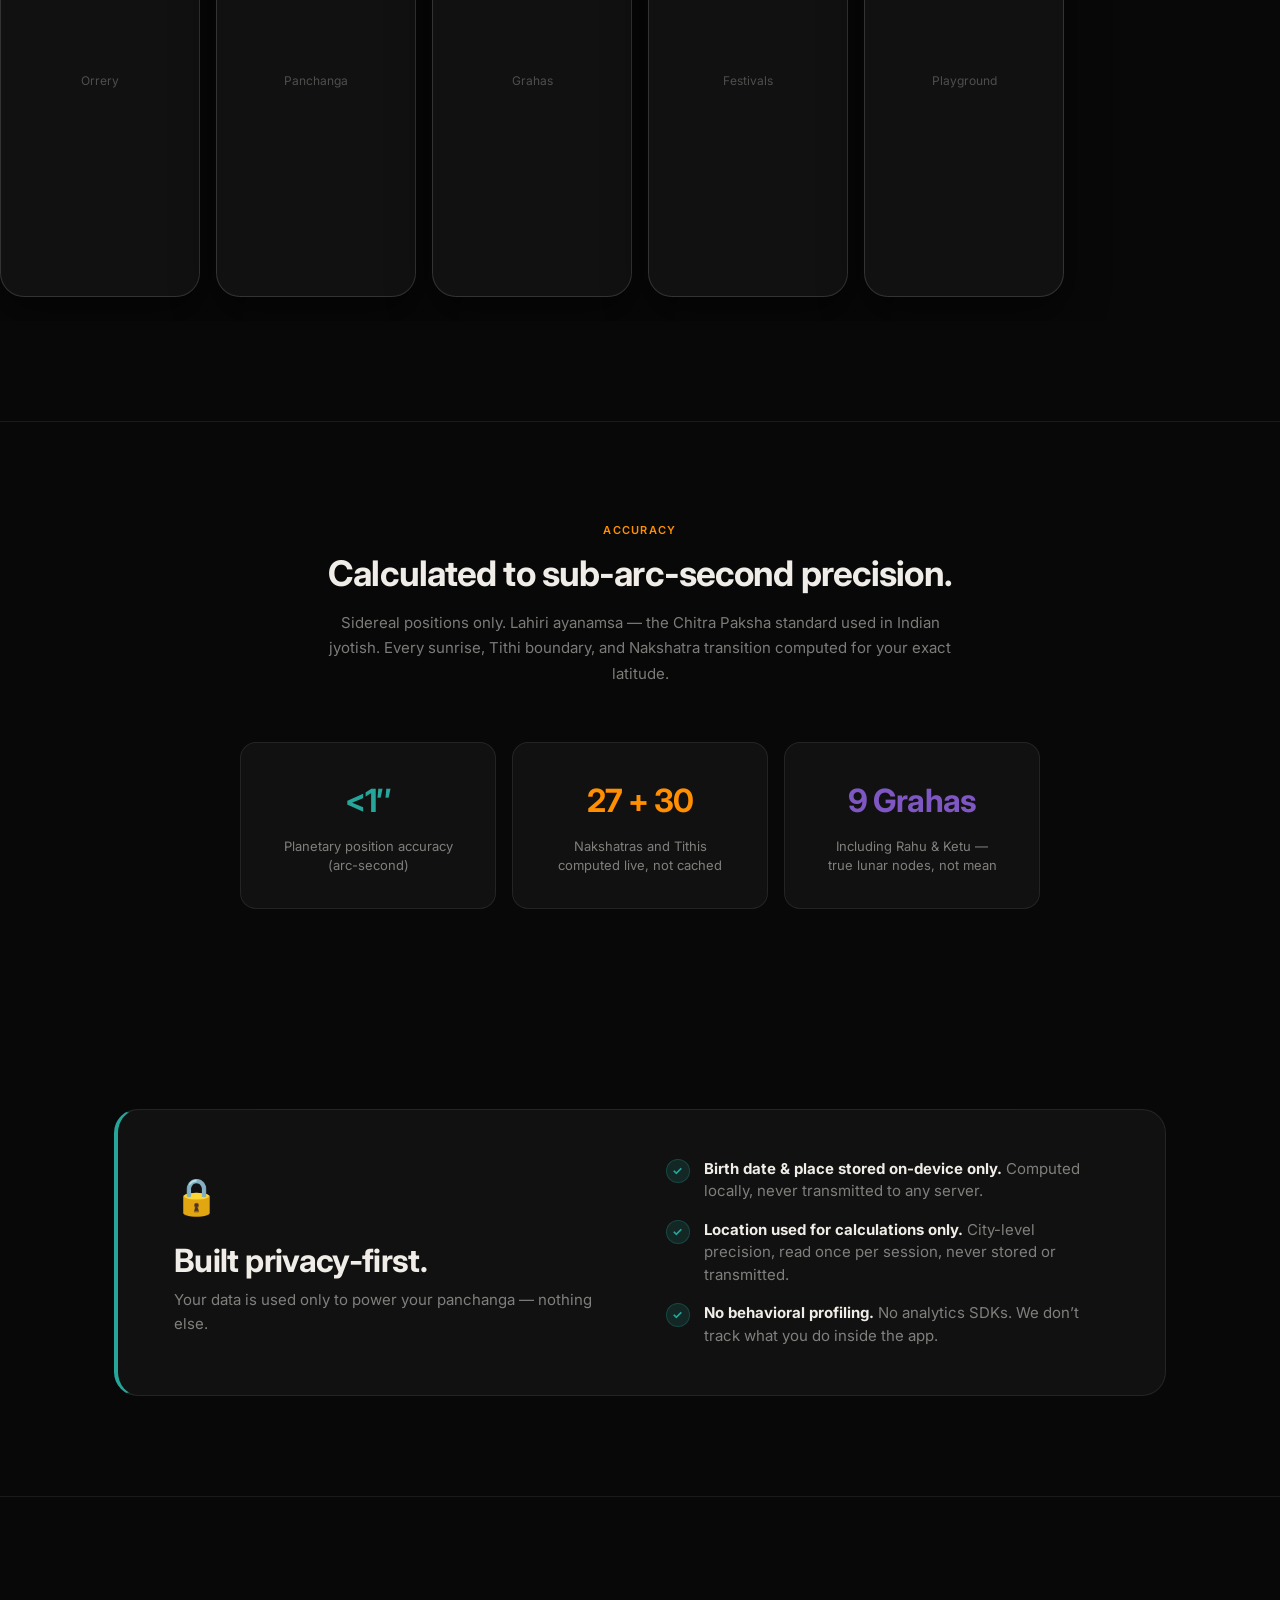
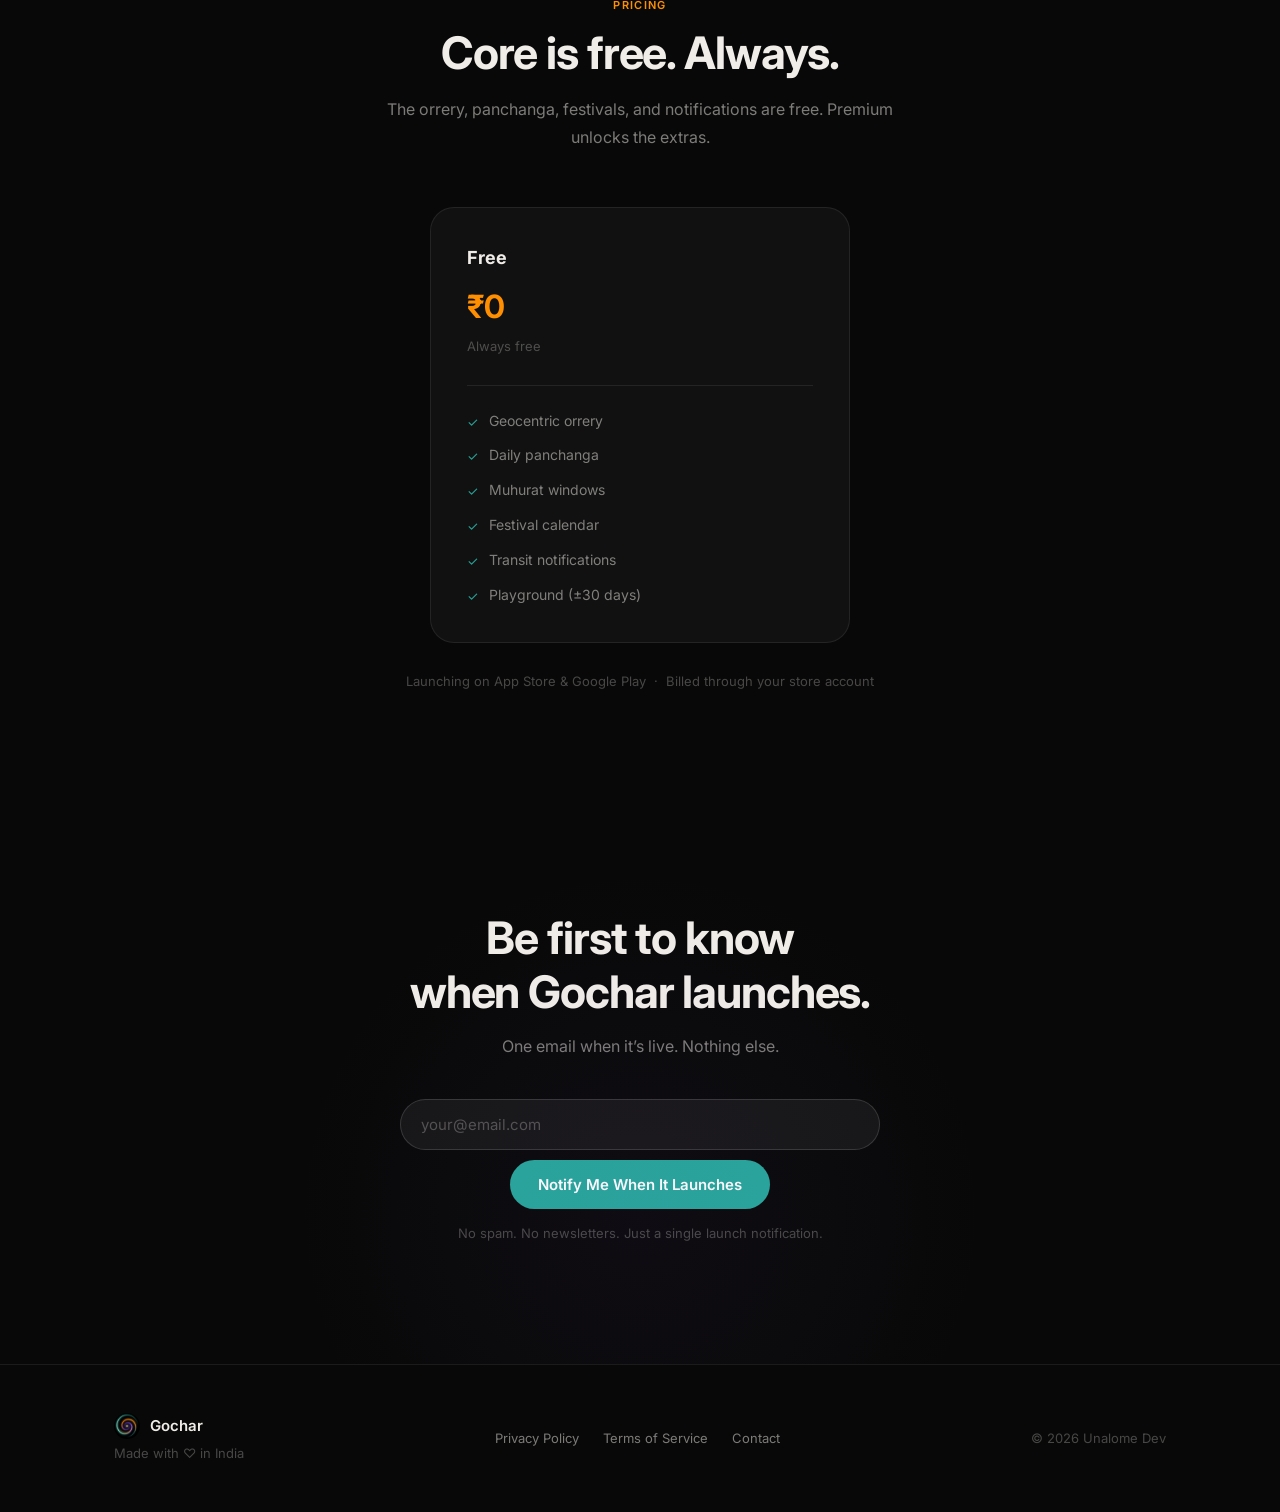
==== commit 8ffedf95: "feat(hero): two-phone mockup showing orrery + panchanga videos Left phone plays orrery.mp4, right ph" ====
--- a/index.html
+++ b/index.html
@@ -56,21 +56,30 @@
     <p class="hero__meta" data-reveal data-reveal-delay="3" style="display:none">Free core &nbsp;·&nbsp; &#8377;99/mo India &nbsp;·&nbsp; $4.99/mo global</p>
 
     <div class="hero__visual" data-reveal data-reveal-delay="4">
-      <div class="hero__phone">
-        <video autoplay loop muted playsinline aria-label="Gochar orrery timelapse showing geocentric planetary positions"
-               onerror="this.style.display='none'; this.nextElementSibling.style.display='flex';">
-          <source src="assets/screenshots/orrery.mp4" type="video/mp4" />
-        </video>
-        <div class="hero__phone-placeholder" style="display:none">
-          <svg width="40" height="40" viewBox="0 0 40 40" fill="none" xmlns="http://www.w3.org/2000/svg" aria-hidden="true">
-            <circle cx="20" cy="20" r="18" stroke="#26A69A" stroke-width="1.5"/>
-            <circle cx="20" cy="20" r="3" fill="#26A69A"/>
-            <circle cx="20" cy="8"  r="1.5" fill="#26A69A" opacity="0.6"/>
-            <circle cx="32" cy="20" r="1.5" fill="#FF8F00" opacity="0.5"/>
-            <circle cx="20" cy="32" r="1.5" fill="#7E57C2" opacity="0.4"/>
-            <circle cx="8"  cy="20" r="1.5" fill="#26A69A" opacity="0.3"/>
-          </svg>
-          <span>Screenshot coming soon</span>
+      <div class="hero__phones">
+        <div class="hero__phone hero__phone--left">
+          <video autoplay loop muted playsinline aria-label="Gochar orrery timelapse showing geocentric planetary positions">
+            <source src="assets/screenshots/orrery.mp4" type="video/mp4" />
+          </video>
+          <div class="hero__phone-placeholder">
+            <svg width="32" height="32" viewBox="0 0 40 40" fill="none" xmlns="http://www.w3.org/2000/svg" aria-hidden="true">
+              <circle cx="20" cy="20" r="18" stroke="#26A69A" stroke-width="1.5"/>
+              <circle cx="20" cy="20" r="3" fill="#26A69A"/>
+            </svg>
+            <span>Orrery</span>
+          </div>
+        </div>
+        <div class="hero__phone hero__phone--right">
+          <video autoplay loop muted playsinline aria-label="Daily panchanga card">
+            <source src="assets/screenshots/panchanga1.mp4" type="video/mp4" />
+          </video>
+          <div class="hero__phone-placeholder">
+            <svg width="32" height="32" viewBox="0 0 40 40" fill="none" xmlns="http://www.w3.org/2000/svg" aria-hidden="true">
+              <circle cx="20" cy="20" r="18" stroke="#FF8F00" stroke-width="1.5"/>
+              <circle cx="20" cy="20" r="3" fill="#FF8F00"/>
+            </svg>
+            <span>Panchanga</span>
+          </div>
         </div>
       </div>
       <div class="hero__glow" aria-hidden="true"></div>
@@ -171,8 +180,9 @@
       </figure>
 
       <figure class="screenshots__item" role="listitem">
-        <img src="assets/screenshots/panchanga.png" alt="Daily panchanga card showing Tithi, Nakshatra and Muhurat" loading="lazy"
-             onerror="this.style.display='none'" />
+        <video autoplay loop muted playsinline aria-label="Daily panchanga card">
+          <source src="assets/screenshots/panchanga1.mp4" type="video/mp4" />
+        </video>
         <div class="screenshots__placeholder">Panchanga</div>
       </figure>
 
--- a/style.css
+++ b/style.css
@@ -251,11 +251,18 @@
   margin-top: 56px;
   position: relative;
   width: 100%;
-  max-width: 360px;
+  max-width: 580px;
+}
+.hero__phones {
+  display: flex;
+  gap: 16px;
+  justify-content: center;
+  align-items: flex-start;
 }
 .hero__phone {
+  flex: 0 0 230px;
   aspect-ratio: 9 / 19.5;
-  border-radius: 38px;
+  border-radius: 32px;
   overflow: hidden;
   border: 1px solid var(--border-bright);
   background: #111;
@@ -265,6 +272,9 @@
     0 0 60px rgba(38,166,154,0.12);
   position: relative;
 }
+.hero__phone--right {
+  margin-top: 48px;
+}
 .hero__phone img {
   width: 100%; height: 100%;
   object-fit: cover;
@@ -285,7 +295,7 @@
   position: absolute;
   bottom: -40px; left: 50%;
   transform: translateX(-50%);
-  width: 200px; height: 80px;
+  width: 380px; height: 80px;
   background: radial-gradient(ellipse, rgba(38,166,154,0.25) 0%, transparent 70%);
   filter: blur(20px);
   pointer-events: none;
@@ -950,4 +960,6 @@
     grid-template-columns: 1fr;
   }
   .pillar { padding: 32px 24px; }
-}
+  .hero__phone { flex: 0 0 150px; border-radius: 24px; }
+  .hero__phone--right { margin-top: 32px; }
+}
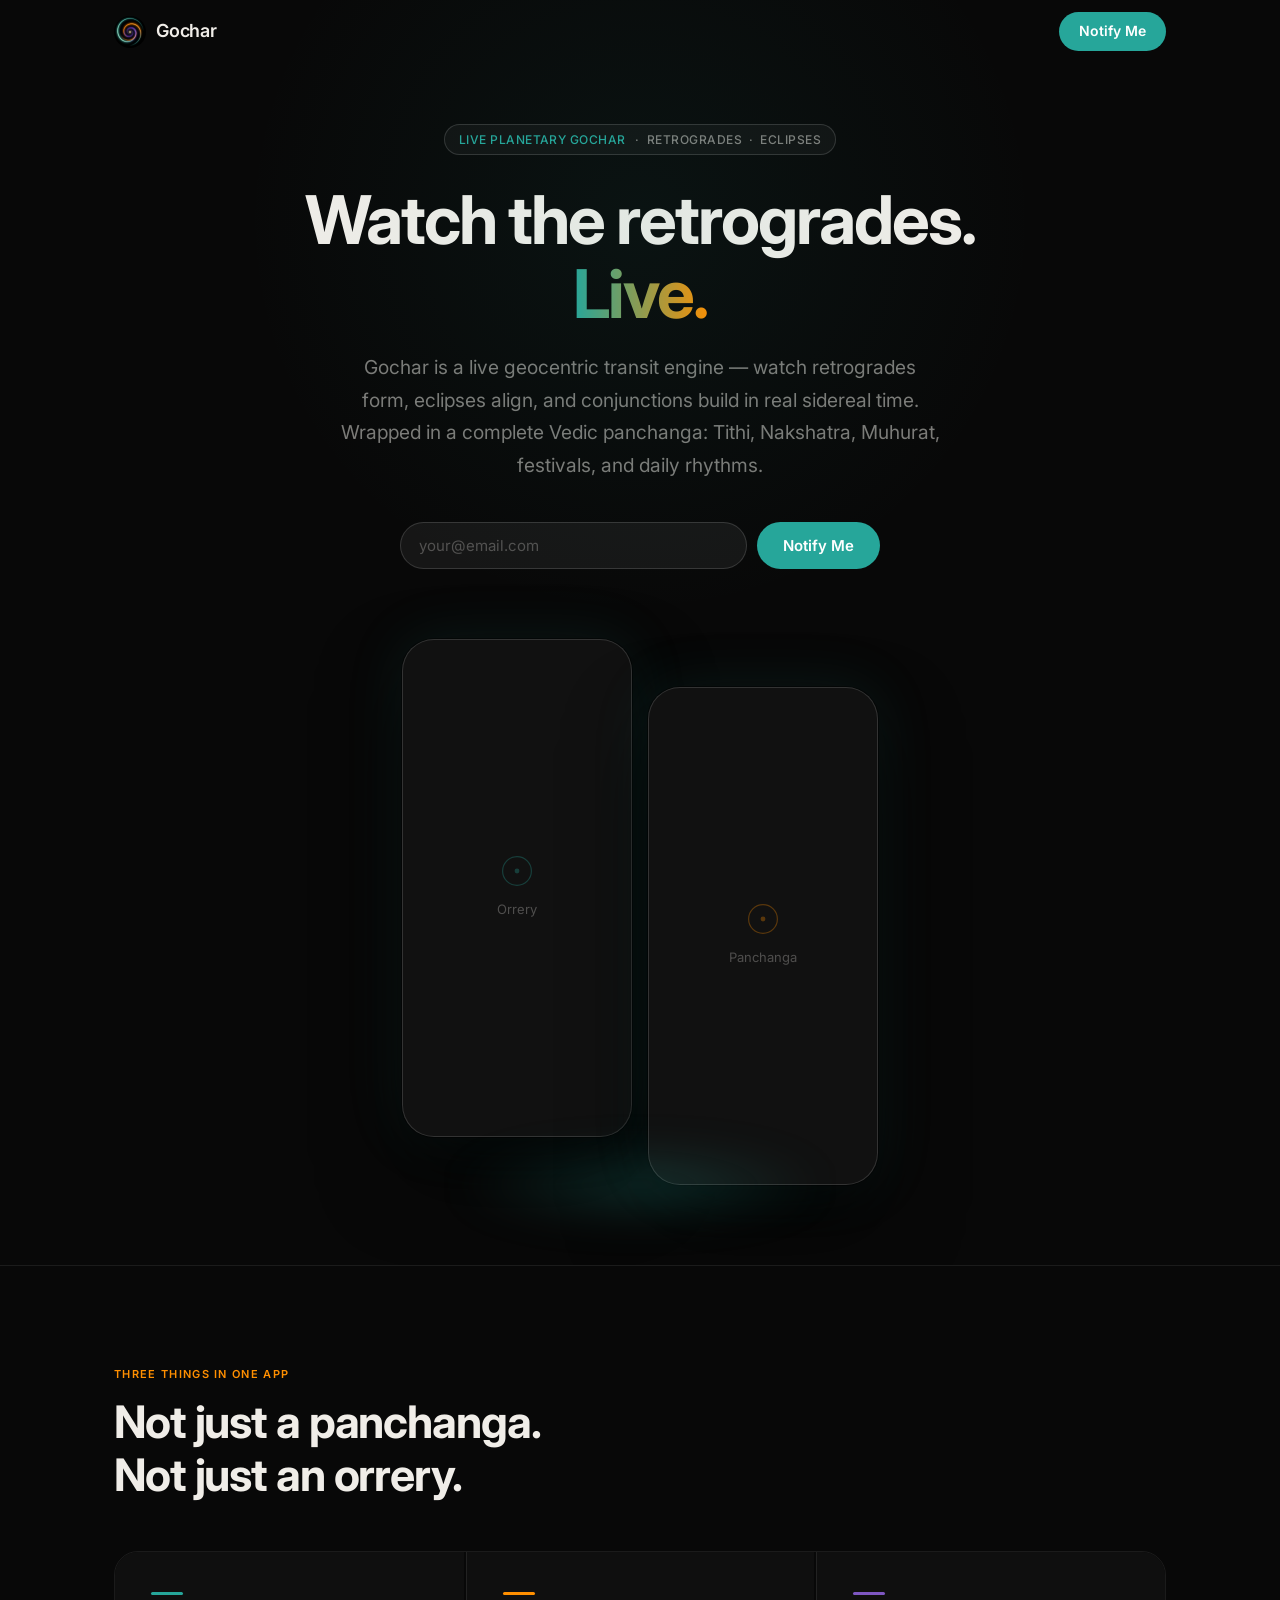
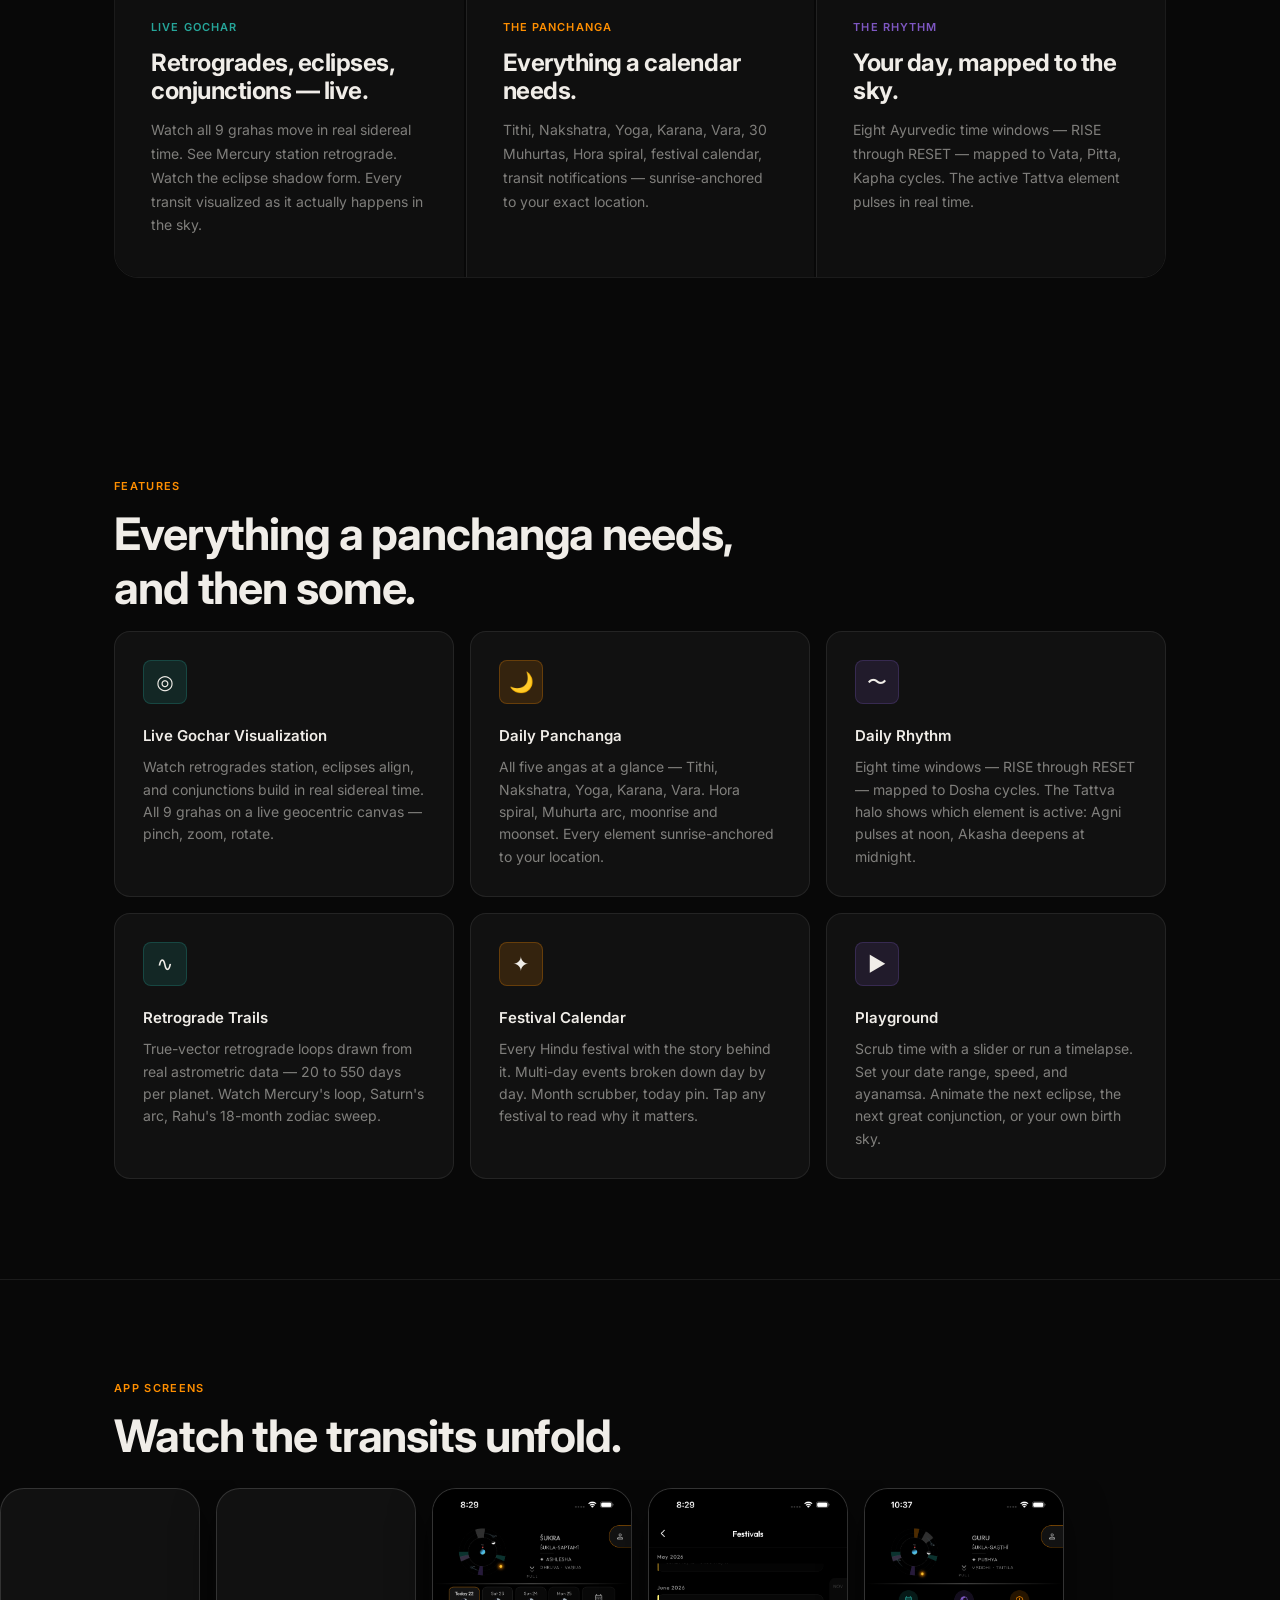
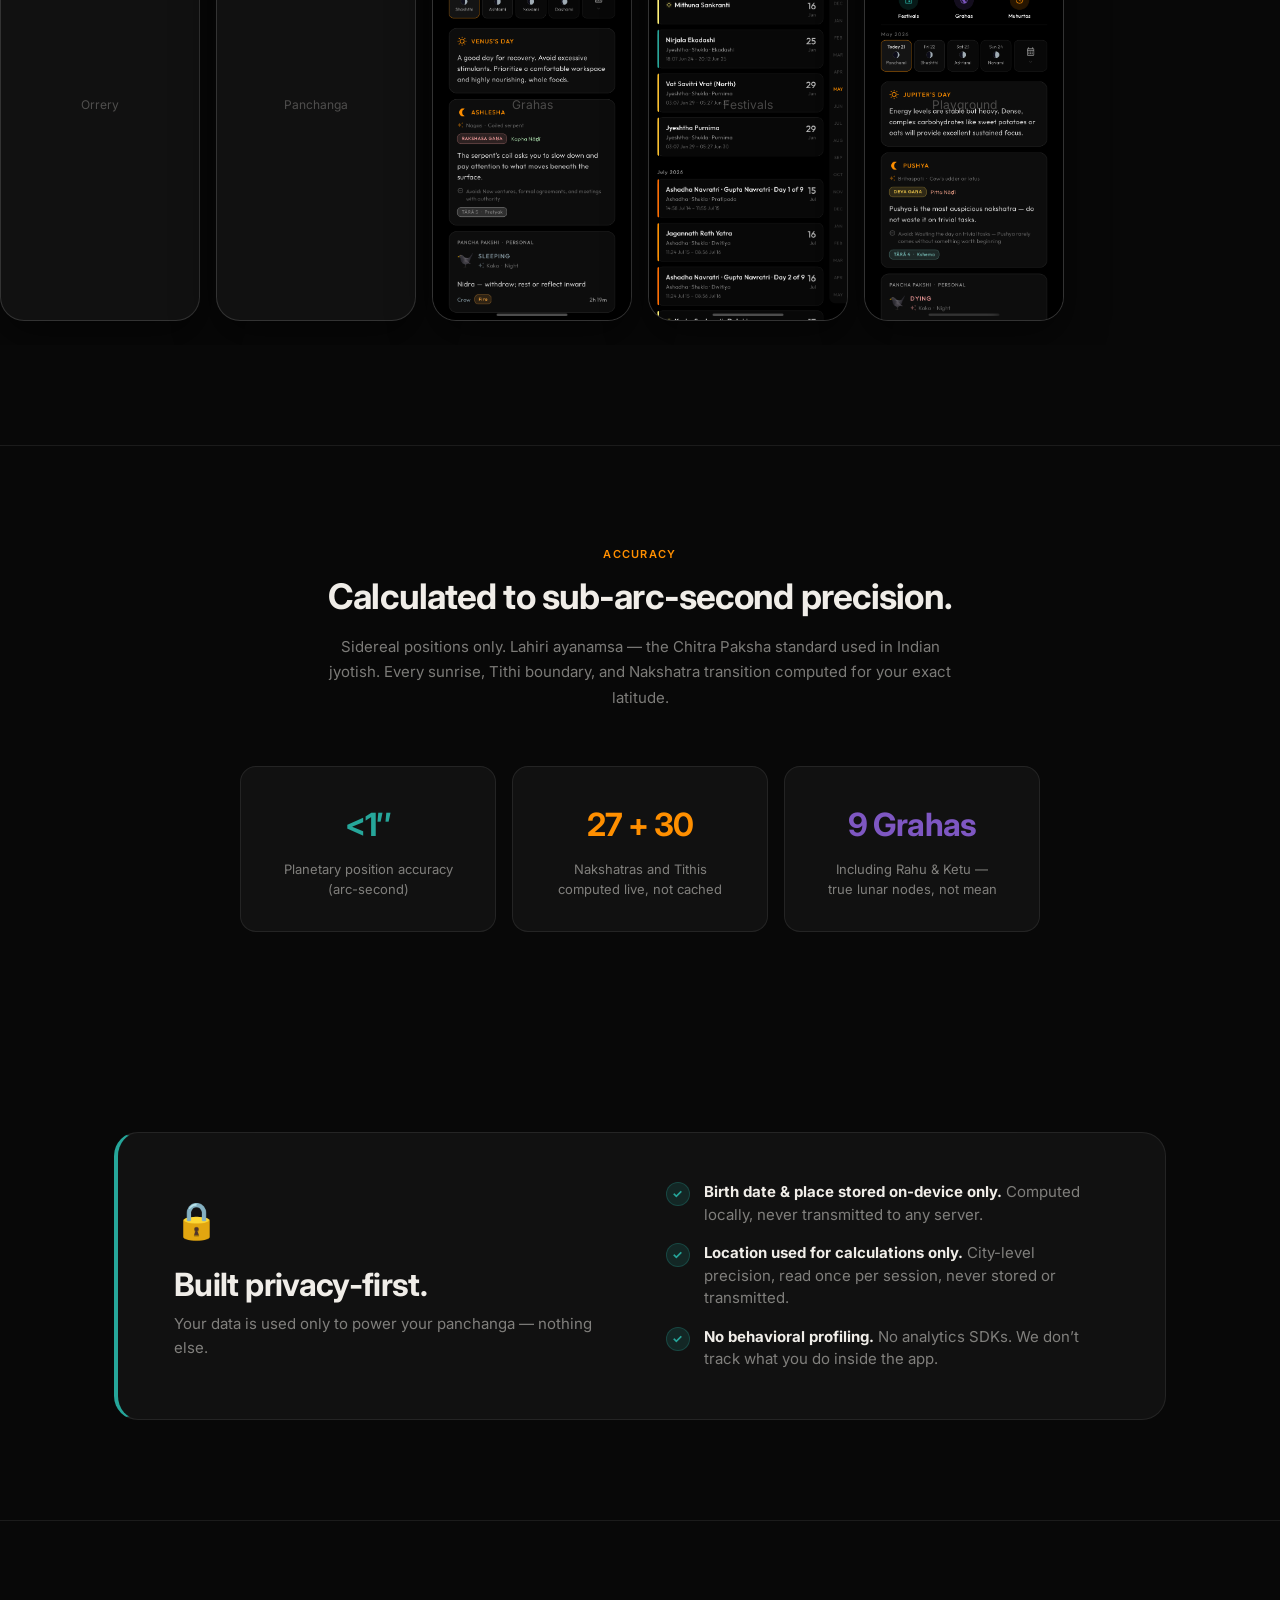
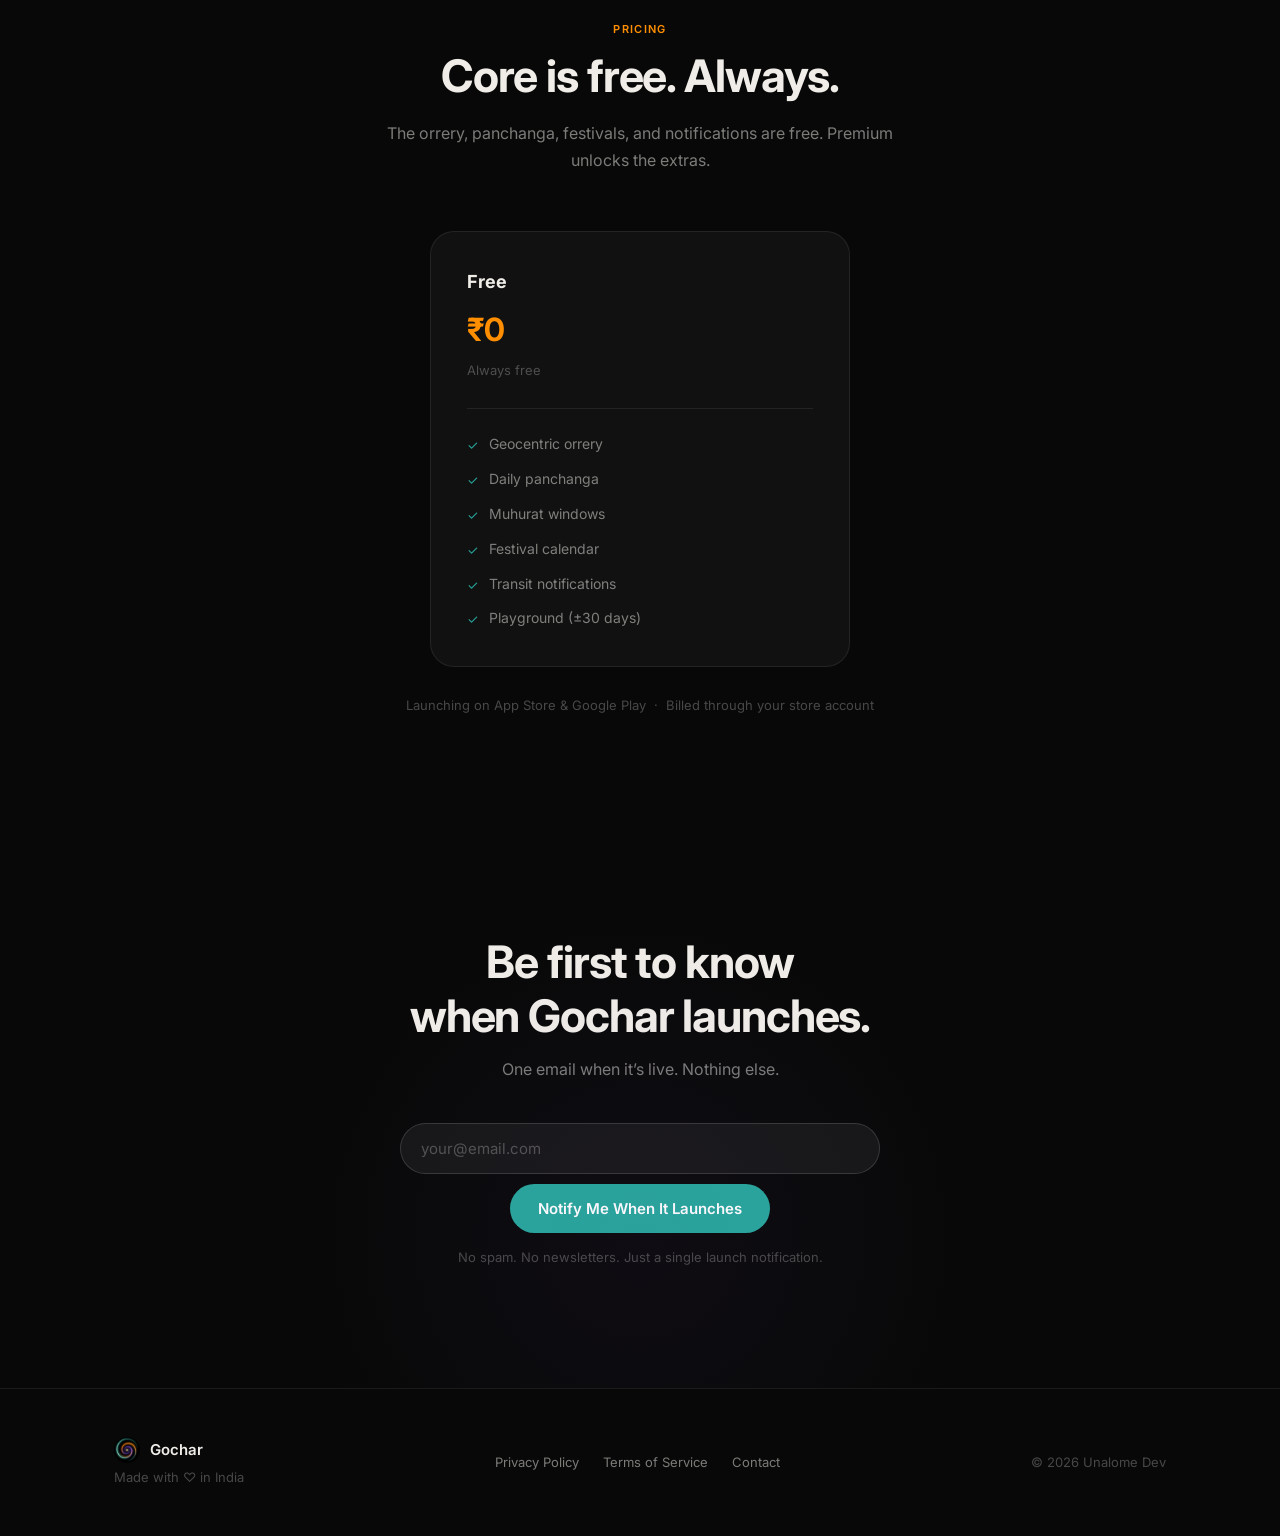
==== commit 87c81edb: "copy: lead with live gochar/retrograde/eclipse as hero feature Reframe hero headline, eyebrow, sub-h" ====
--- a/index.html
+++ b/index.html
@@ -31,17 +31,17 @@
   <!-- Hero -->
   <section class="hero" aria-labelledby="hero-heading">
     <div class="hero__eyebrow" data-reveal>
-      <span>Geocentric Orrery</span> &nbsp;·&nbsp; Panchanga &nbsp;·&nbsp; Daily Rhythm
+      <span>Live Planetary Gochar</span> &nbsp;·&nbsp; Retrogrades &nbsp;·&nbsp; Eclipses
     </div>
 
     <h1 class="hero__headline" id="hero-heading" data-reveal data-reveal-delay="1">
-      Your daily panchanga,<br><em>finally explained.</em>
+      Watch the retrogrades.<br><em>Live.</em>
     </h1>
 
     <p class="hero__sub" data-reveal data-reveal-delay="2">
-      Gochar is a complete Vedic calendar — Tithi, Nakshatra, Muhurat, festivals, and planetary
-      transits — wrapped around a living geocentric orrery that shows you the geometry behind
-      every calculation.
+      Gochar is a live geocentric transit engine — watch retrogrades form, eclipses align,
+      and conjunctions build in real sidereal time. Wrapped in a complete Vedic panchanga:
+      Tithi, Nakshatra, Muhurat, festivals, and daily rhythms.
     </p>
 
     <form class="hero__form" id="hero-form" action="https://formspree.io/f/{FORMSPREE_ID}" method="POST" data-reveal data-reveal-delay="3">
@@ -96,9 +96,9 @@
       <div class="pillars__grid" data-reveal data-reveal-delay="2">
         <div class="pillar pillar--teal">
           <div class="pillar__bar"></div>
-          <p class="pillar__label">The Orrery</p>
-          <h3 class="pillar__heading">The sky, geometrically.</h3>
-          <p class="pillar__body">All 9 grahas in live sidereal positions. True-vector retrograde trails. Pinch, zoom, rotate. Every Tithi and Nakshatra explained by what you can see.</p>
+          <p class="pillar__label">Live Gochar</p>
+          <h3 class="pillar__heading">Retrogrades, eclipses, conjunctions — live.</h3>
+          <p class="pillar__body">Watch all 9 grahas move in real sidereal time. See Mercury station retrograde. Watch the eclipse shadow form. Every transit visualized as it actually happens in the sky.</p>
         </div>
         <div class="pillar pillar--amber">
           <div class="pillar__bar"></div>
@@ -126,8 +126,8 @@
 
         <div class="feature-card feature-card--teal" data-reveal data-reveal-delay="1">
           <div class="feature-card__icon" aria-hidden="true">&#9678;</div>
-          <h3 class="feature-card__name">Geocentric Orrery</h3>
-          <p class="feature-card__desc">Watch all 9 grahas orbit Earth in live sidereal time. Pinch to zoom, rotate to explore. The retrogrades are real — drawn from true astrometric data, not approximations.</p>
+          <h3 class="feature-card__name">Live Gochar Visualization</h3>
+          <p class="feature-card__desc">Watch retrogrades station, eclipses align, and conjunctions build in real sidereal time. All 9 grahas on a live geocentric canvas — pinch, zoom, rotate.</p>
         </div>
 
         <div class="feature-card feature-card--amber" data-reveal data-reveal-delay="2">
@@ -144,8 +144,8 @@
 
         <div class="feature-card feature-card--teal" data-reveal data-reveal-delay="1">
           <div class="feature-card__icon" aria-hidden="true">&#8767;</div>
-          <h3 class="feature-card__name">Planetary Trails</h3>
-          <p class="feature-card__desc">True-vector retrograde loops traced over 20–550 days per planet. Watch Mercury loop. Watch Saturn arc. Watch Rahu's shadow sweep the entire zodiac.</p>
+          <h3 class="feature-card__name">Retrograde Trails</h3>
+          <p class="feature-card__desc">True-vector retrograde loops drawn from real astrometric data — 20 to 550 days per planet. Watch Mercury's loop, Saturn's arc, Rahu's 18-month zodiac sweep.</p>
         </div>
 
         <div class="feature-card feature-card--amber" data-reveal data-reveal-delay="2">
@@ -168,7 +168,7 @@
   <section class="screenshots" aria-labelledby="screenshots-heading">
     <div class="container">
       <p class="section-eyebrow" data-reveal>App screens</p>
-      <h2 class="section-heading" id="screenshots-heading" data-reveal data-reveal-delay="1">See the sky for yourself.</h2>
+      <h2 class="section-heading" id="screenshots-heading" data-reveal data-reveal-delay="1">Watch the transits unfold.</h2>
     </div>
     <div class="screenshots__scroll" role="list" aria-label="App screens">
 
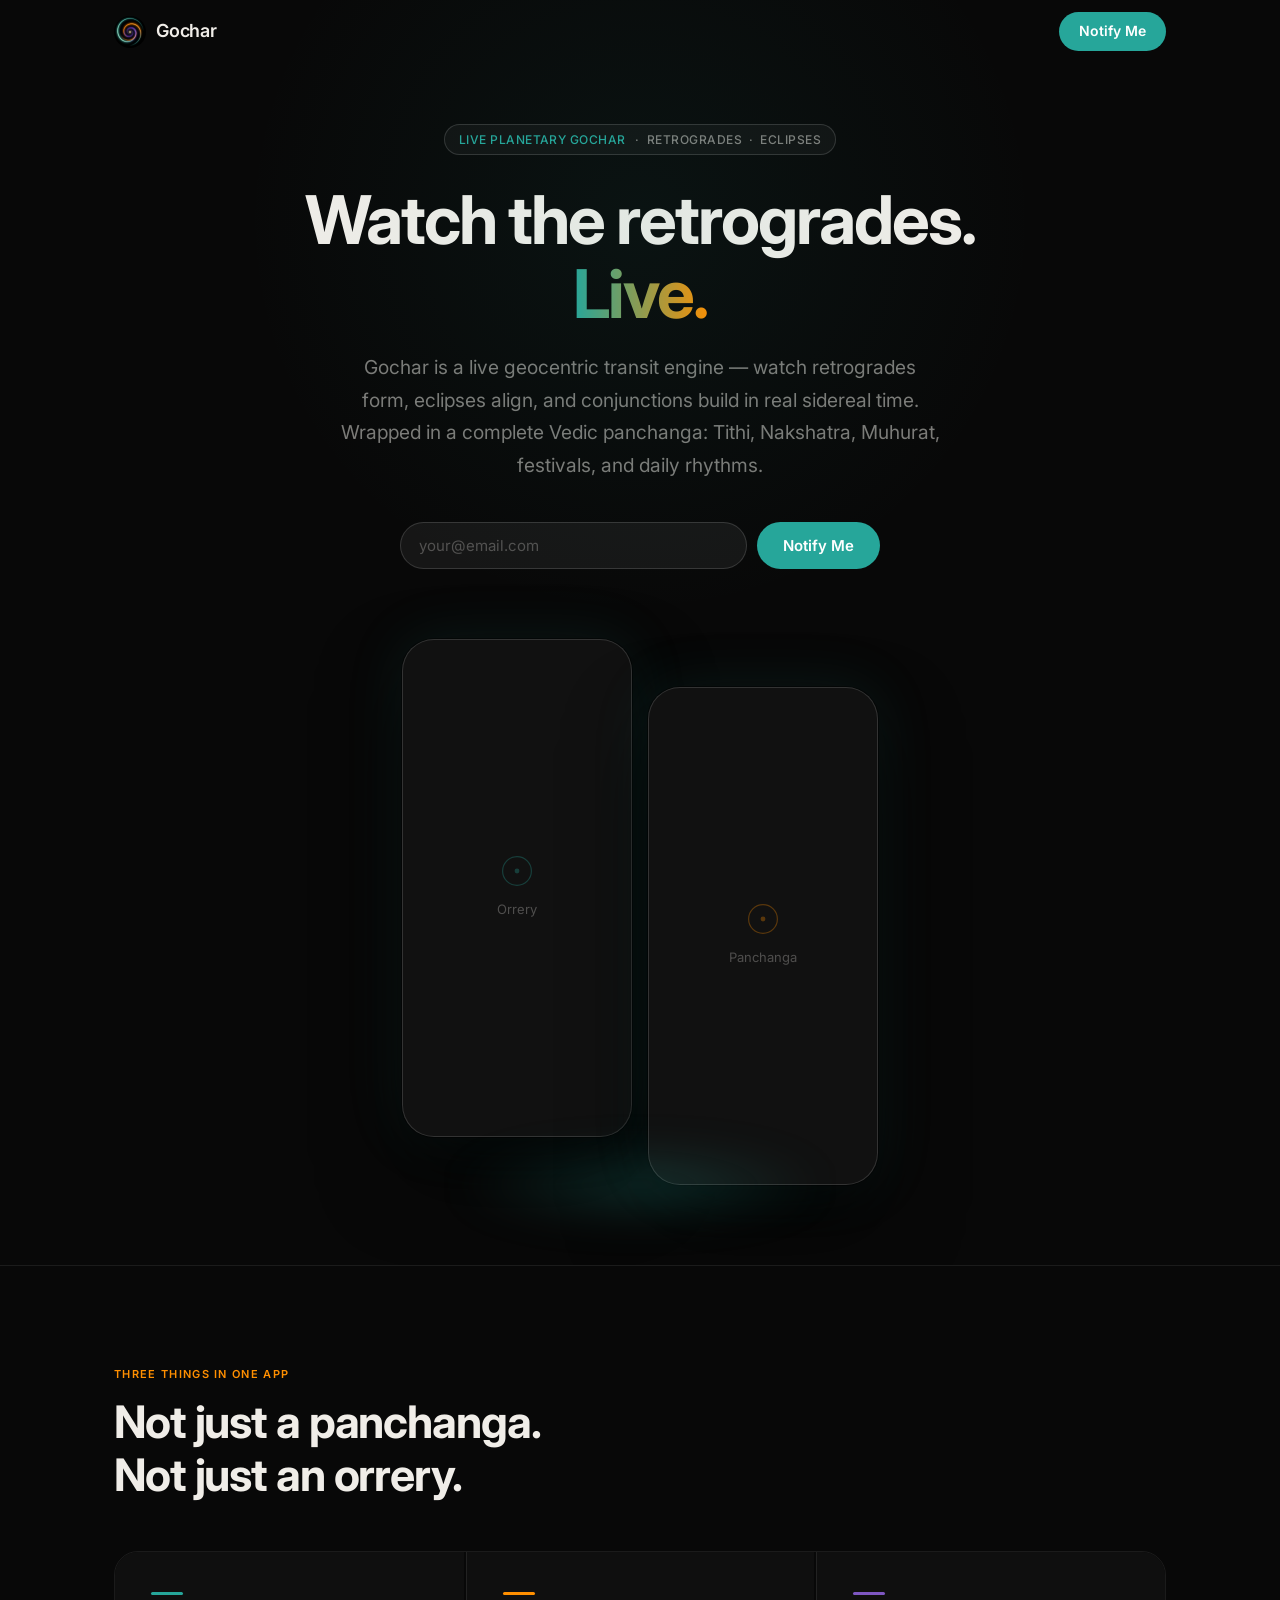
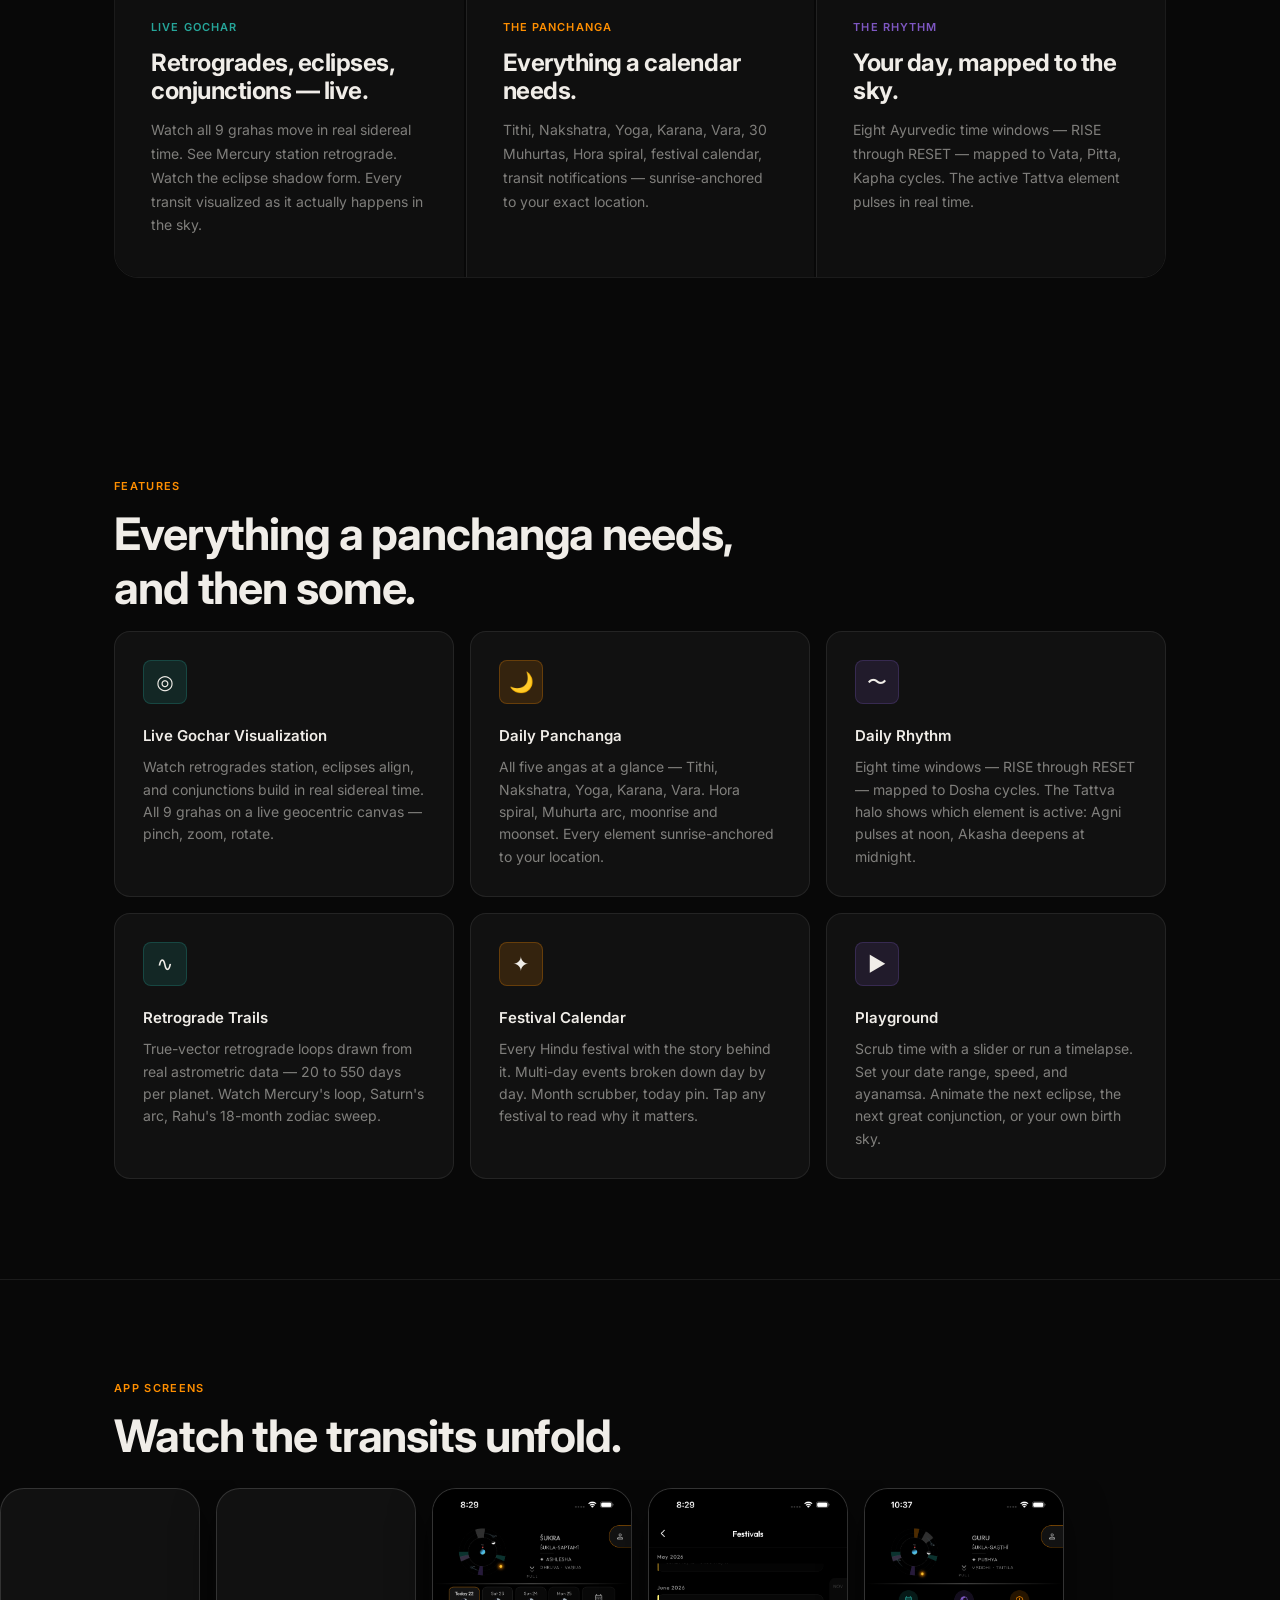
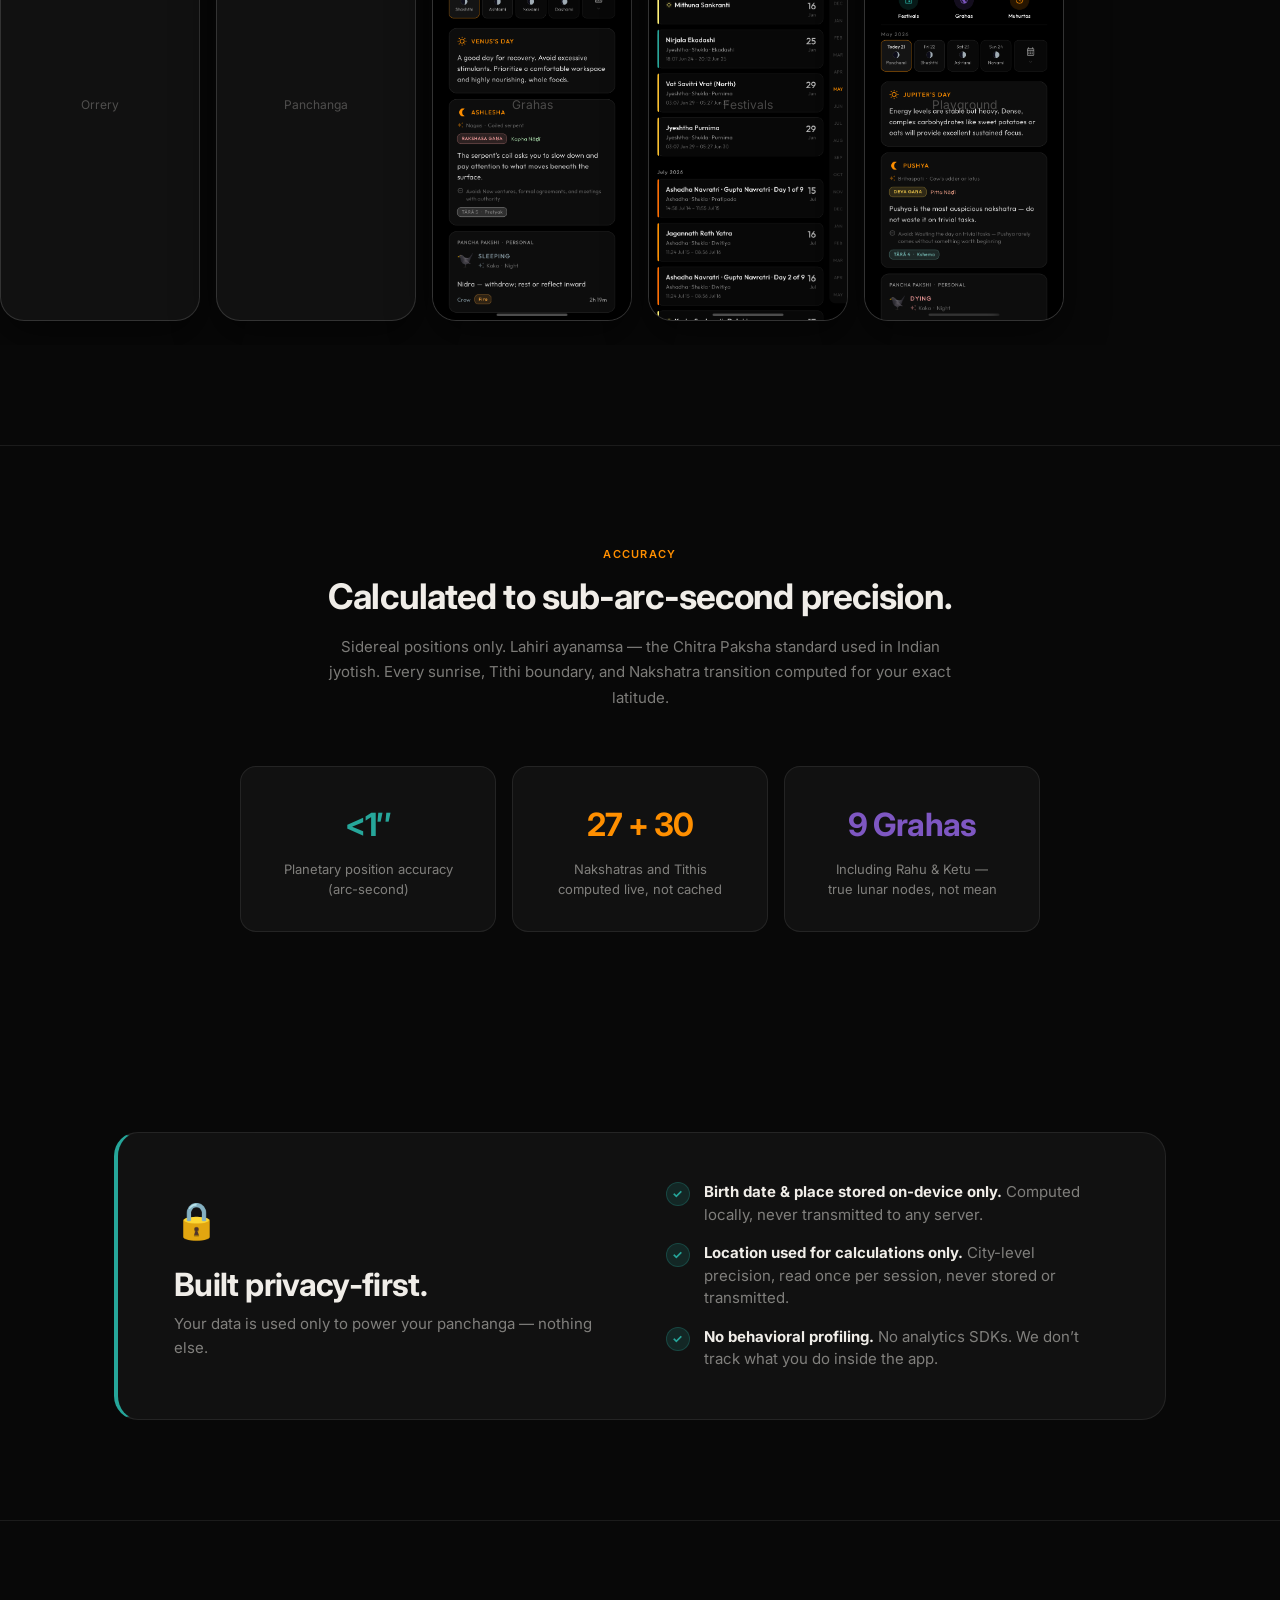
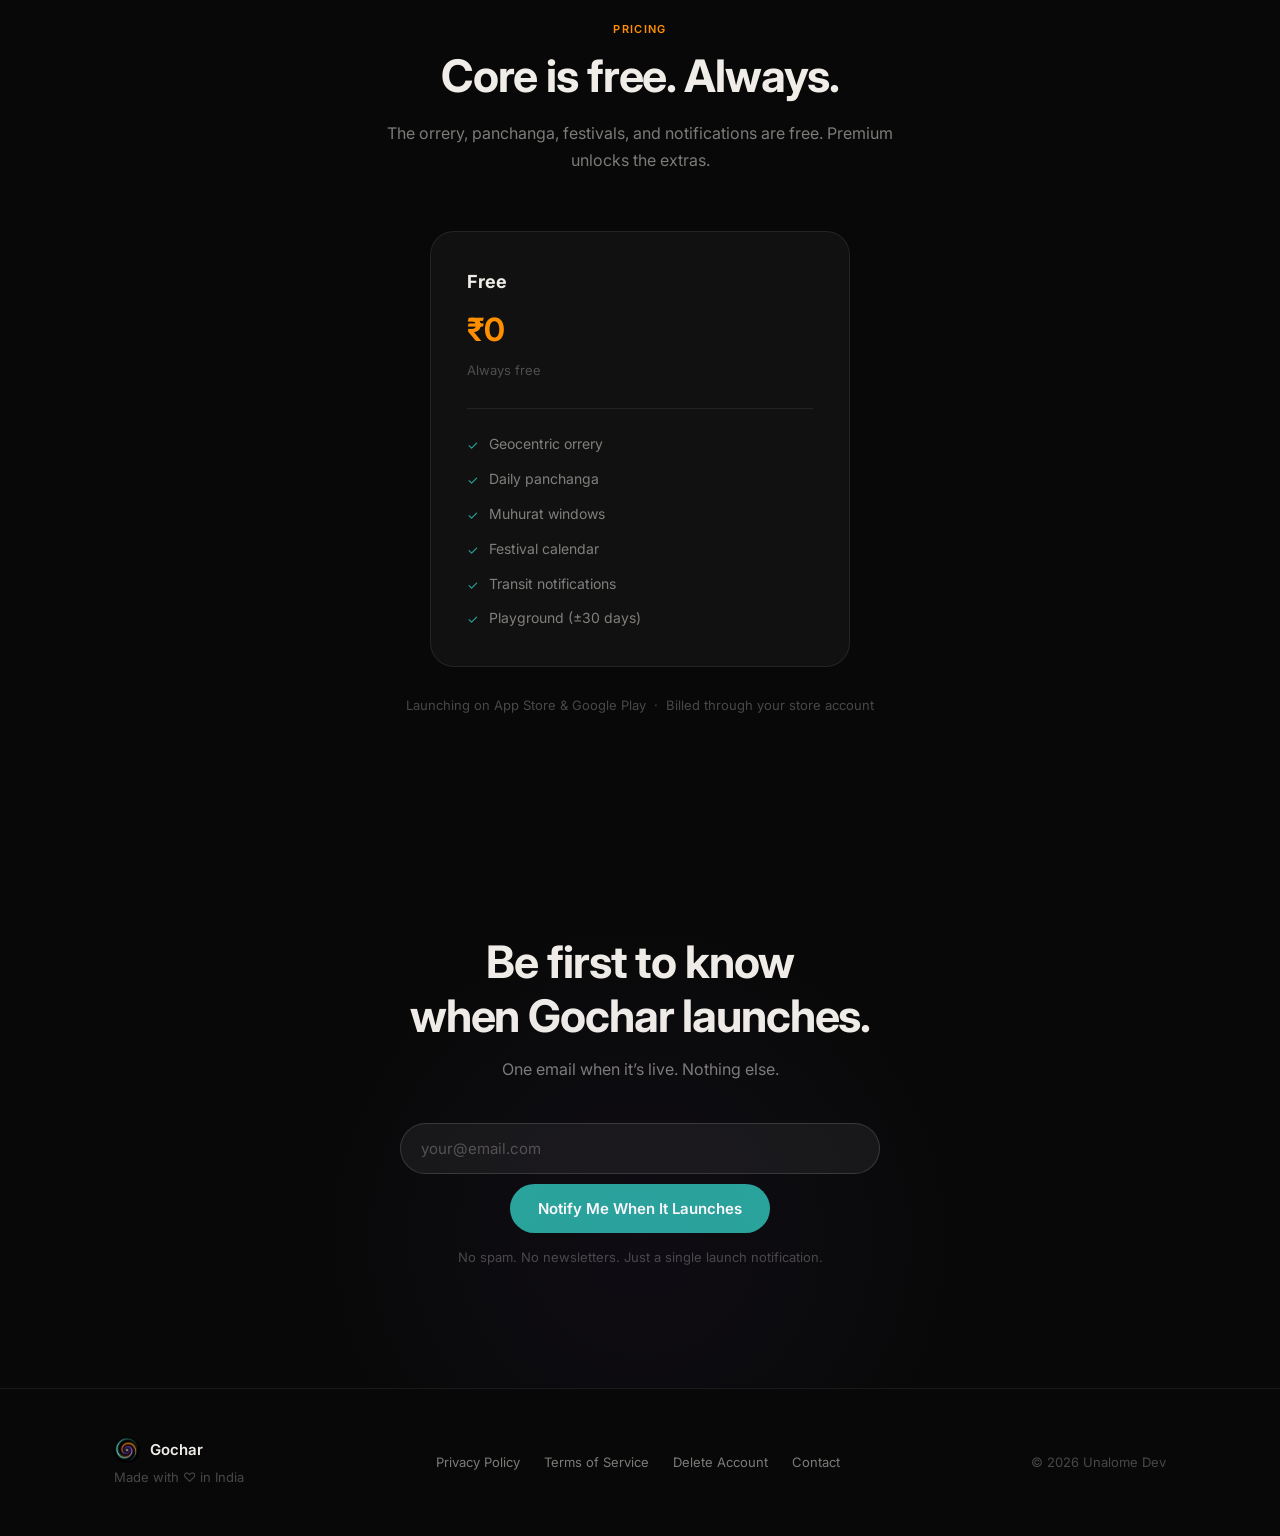
==== commit 07653e43: "feat(site): add delete-account page with Google Form embed Page explains what data is deleted, how t" ====
--- a/index.html
+++ b/index.html
@@ -322,6 +322,7 @@
       <nav class="footer__links" aria-label="Footer navigation">
         <a class="footer__link" href="privacy.html">Privacy Policy</a>
         <a class="footer__link" href="terms.html">Terms of Service</a>
+        <a class="footer__link" href="delete-account.html">Delete Account</a>
         <a class="footer__link" href="mailto:unalome.dev@gmail.com">Contact</a>
       </nav>
       <p class="footer__copy">&copy; 2026 Unalome Dev</p>
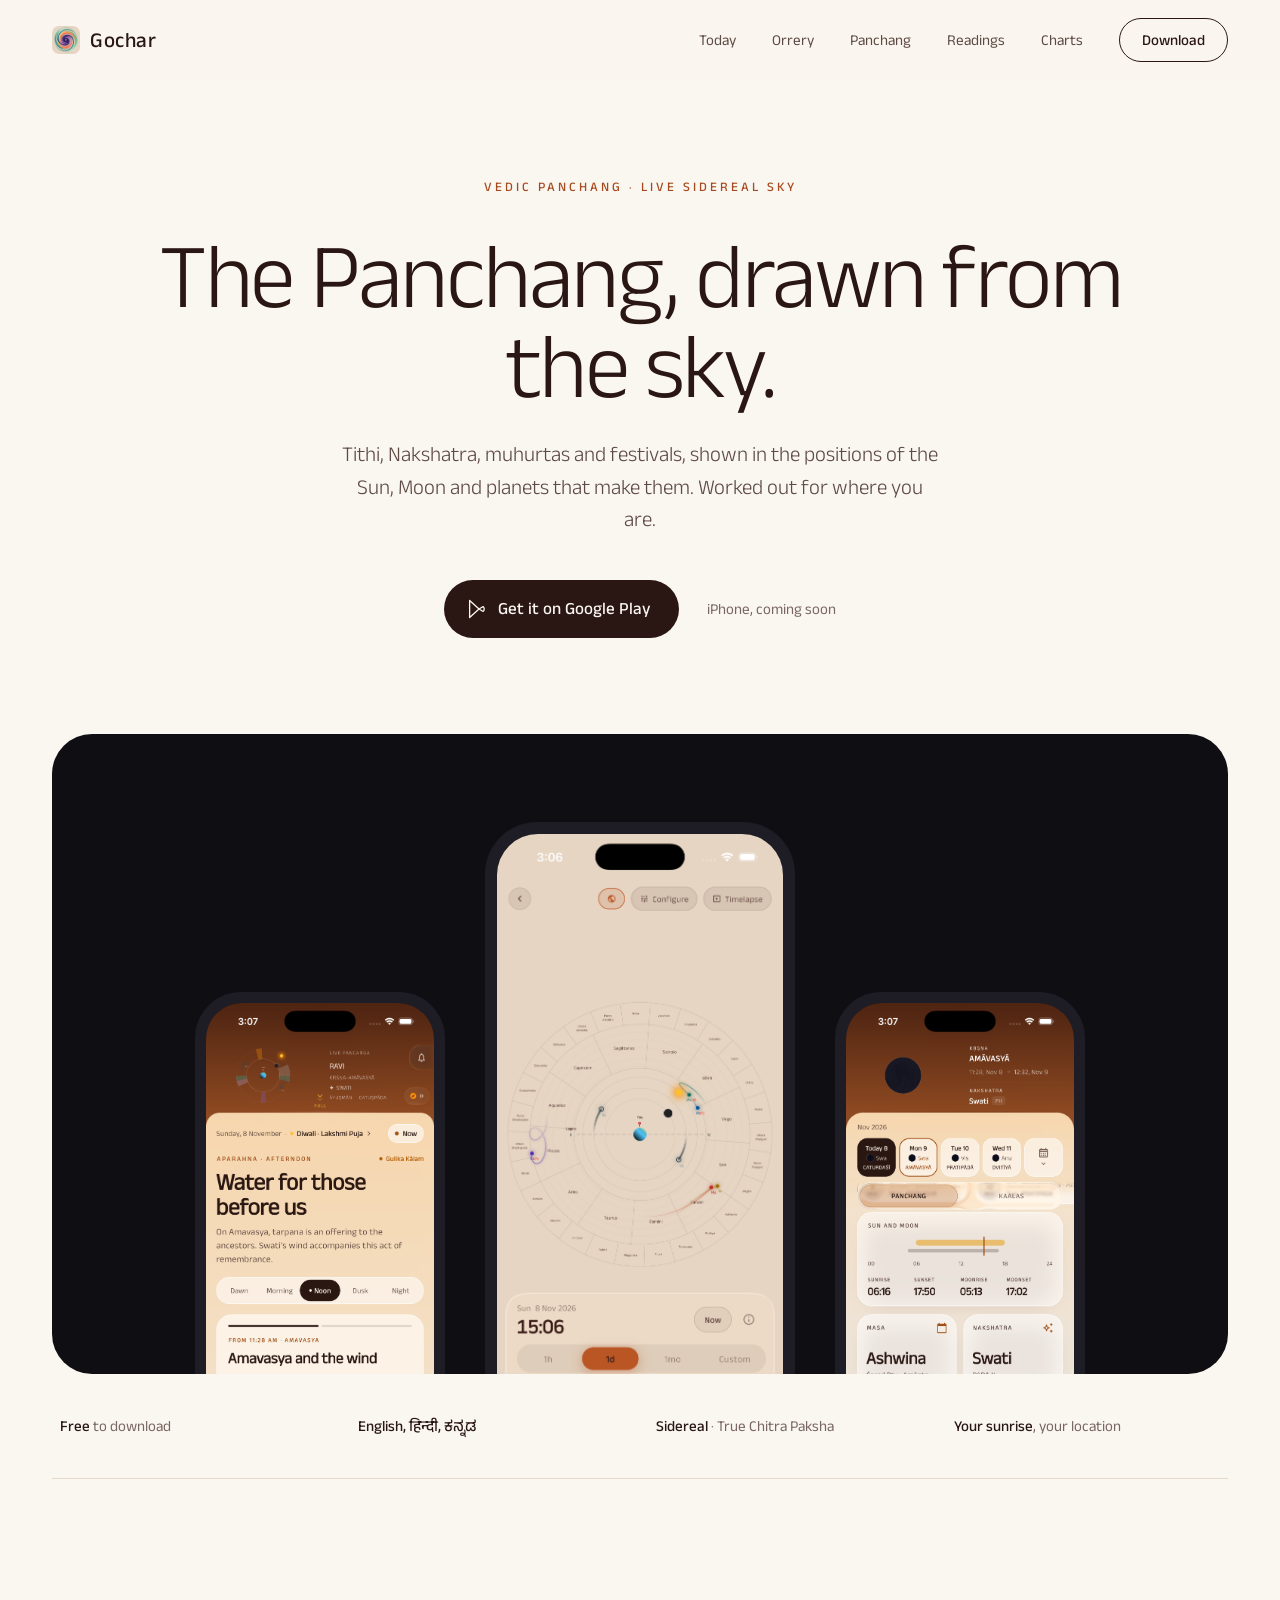
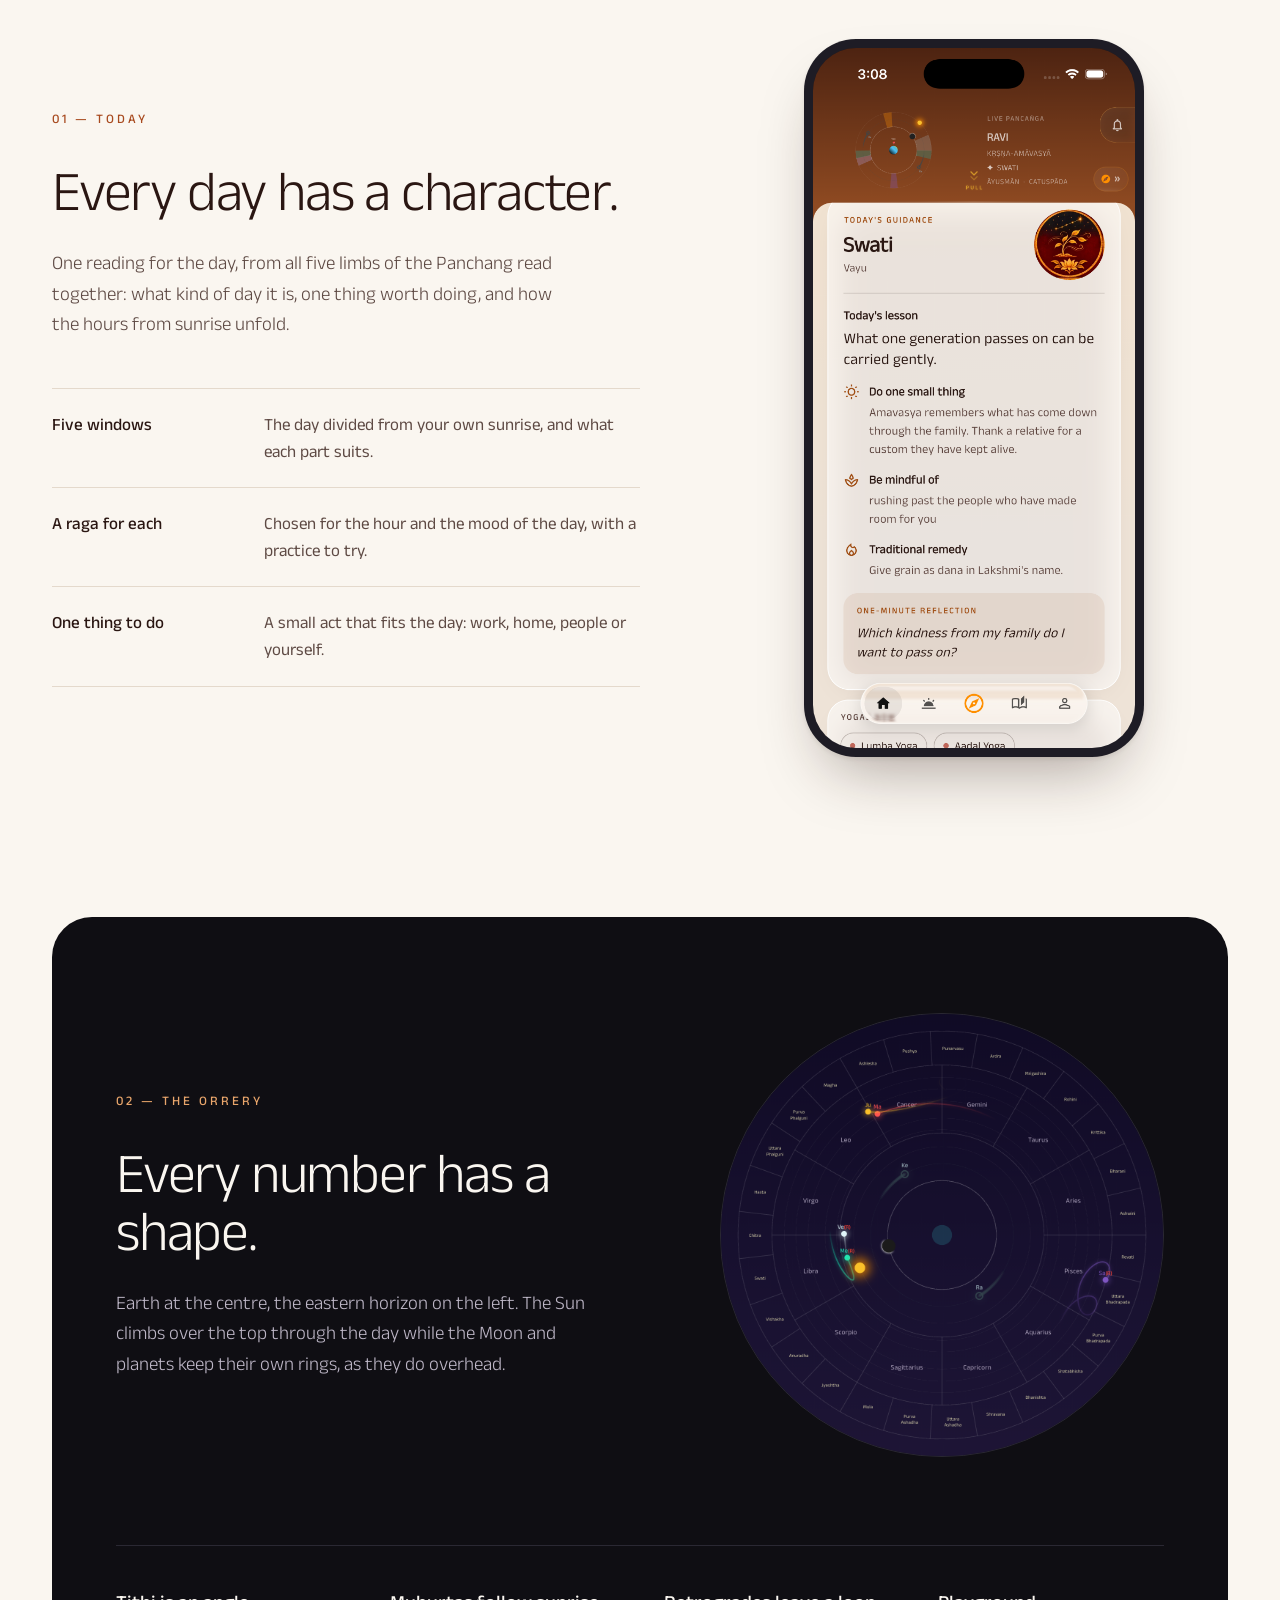
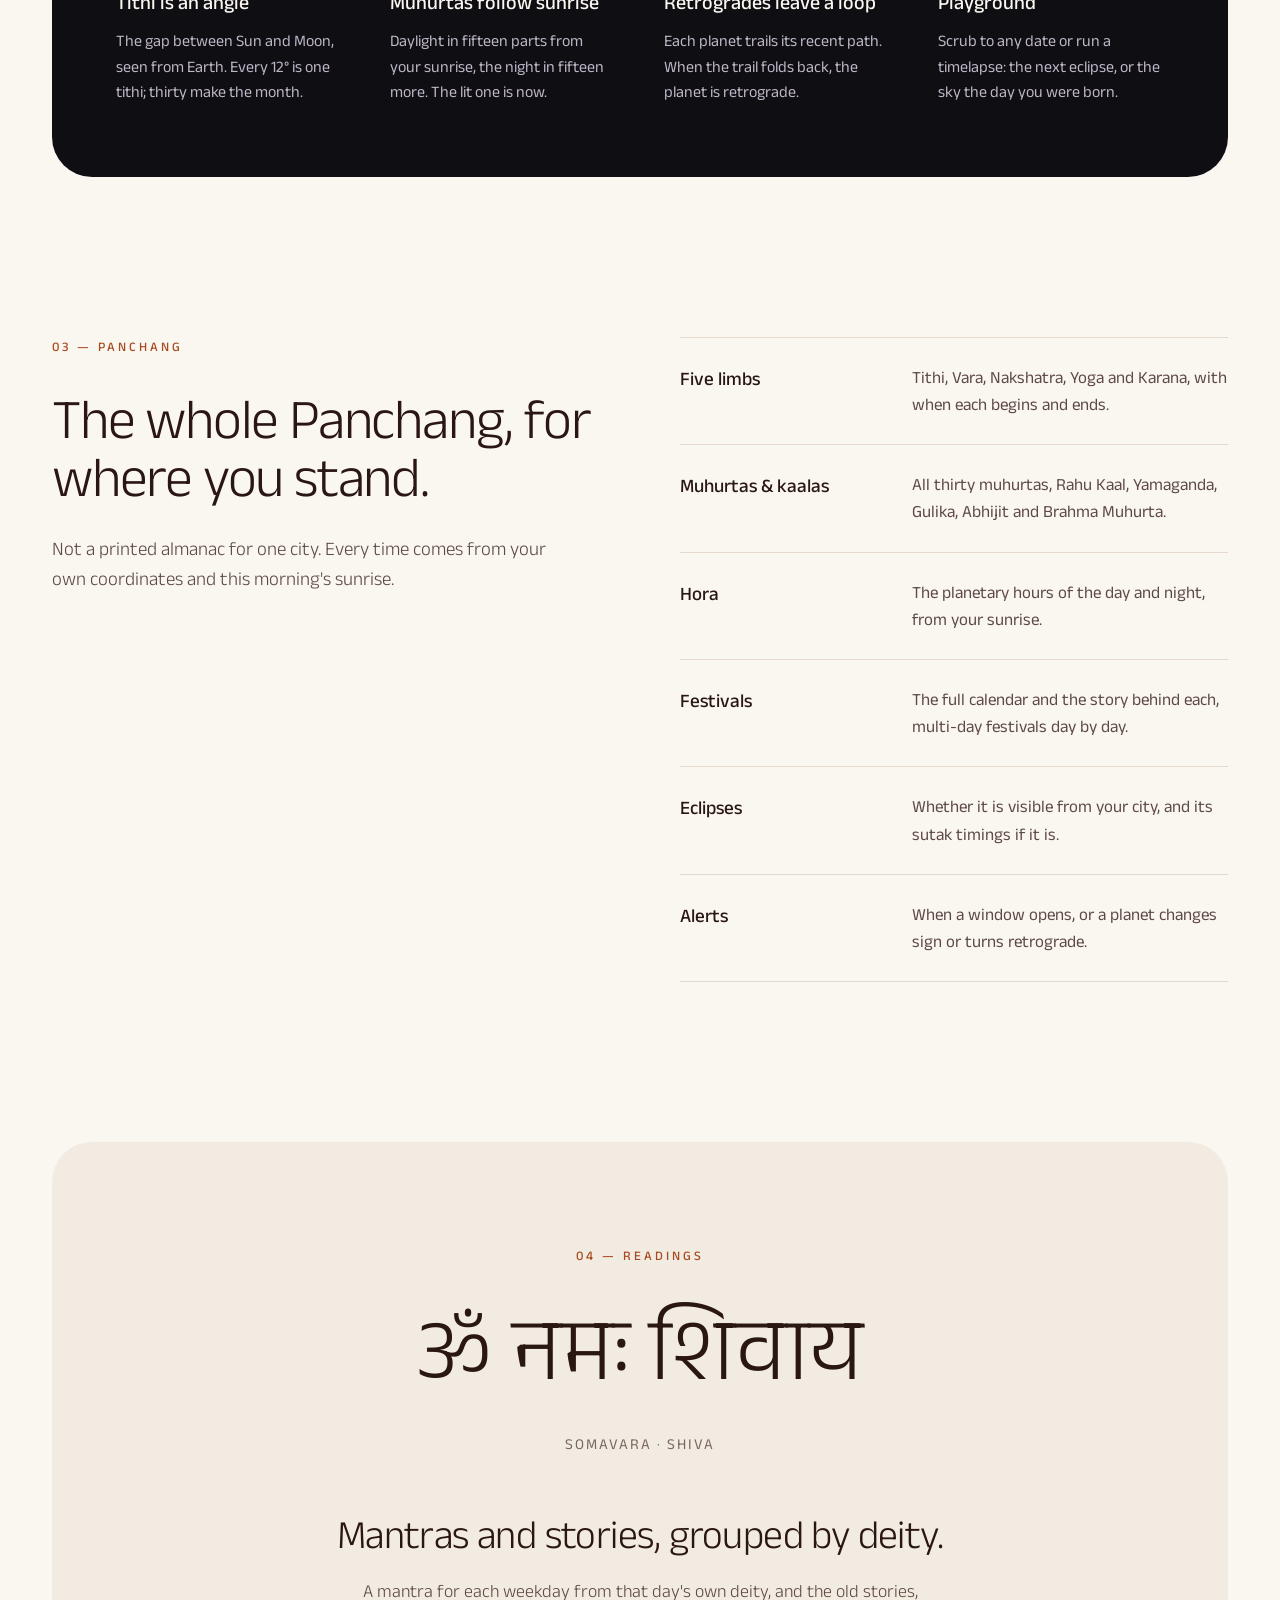
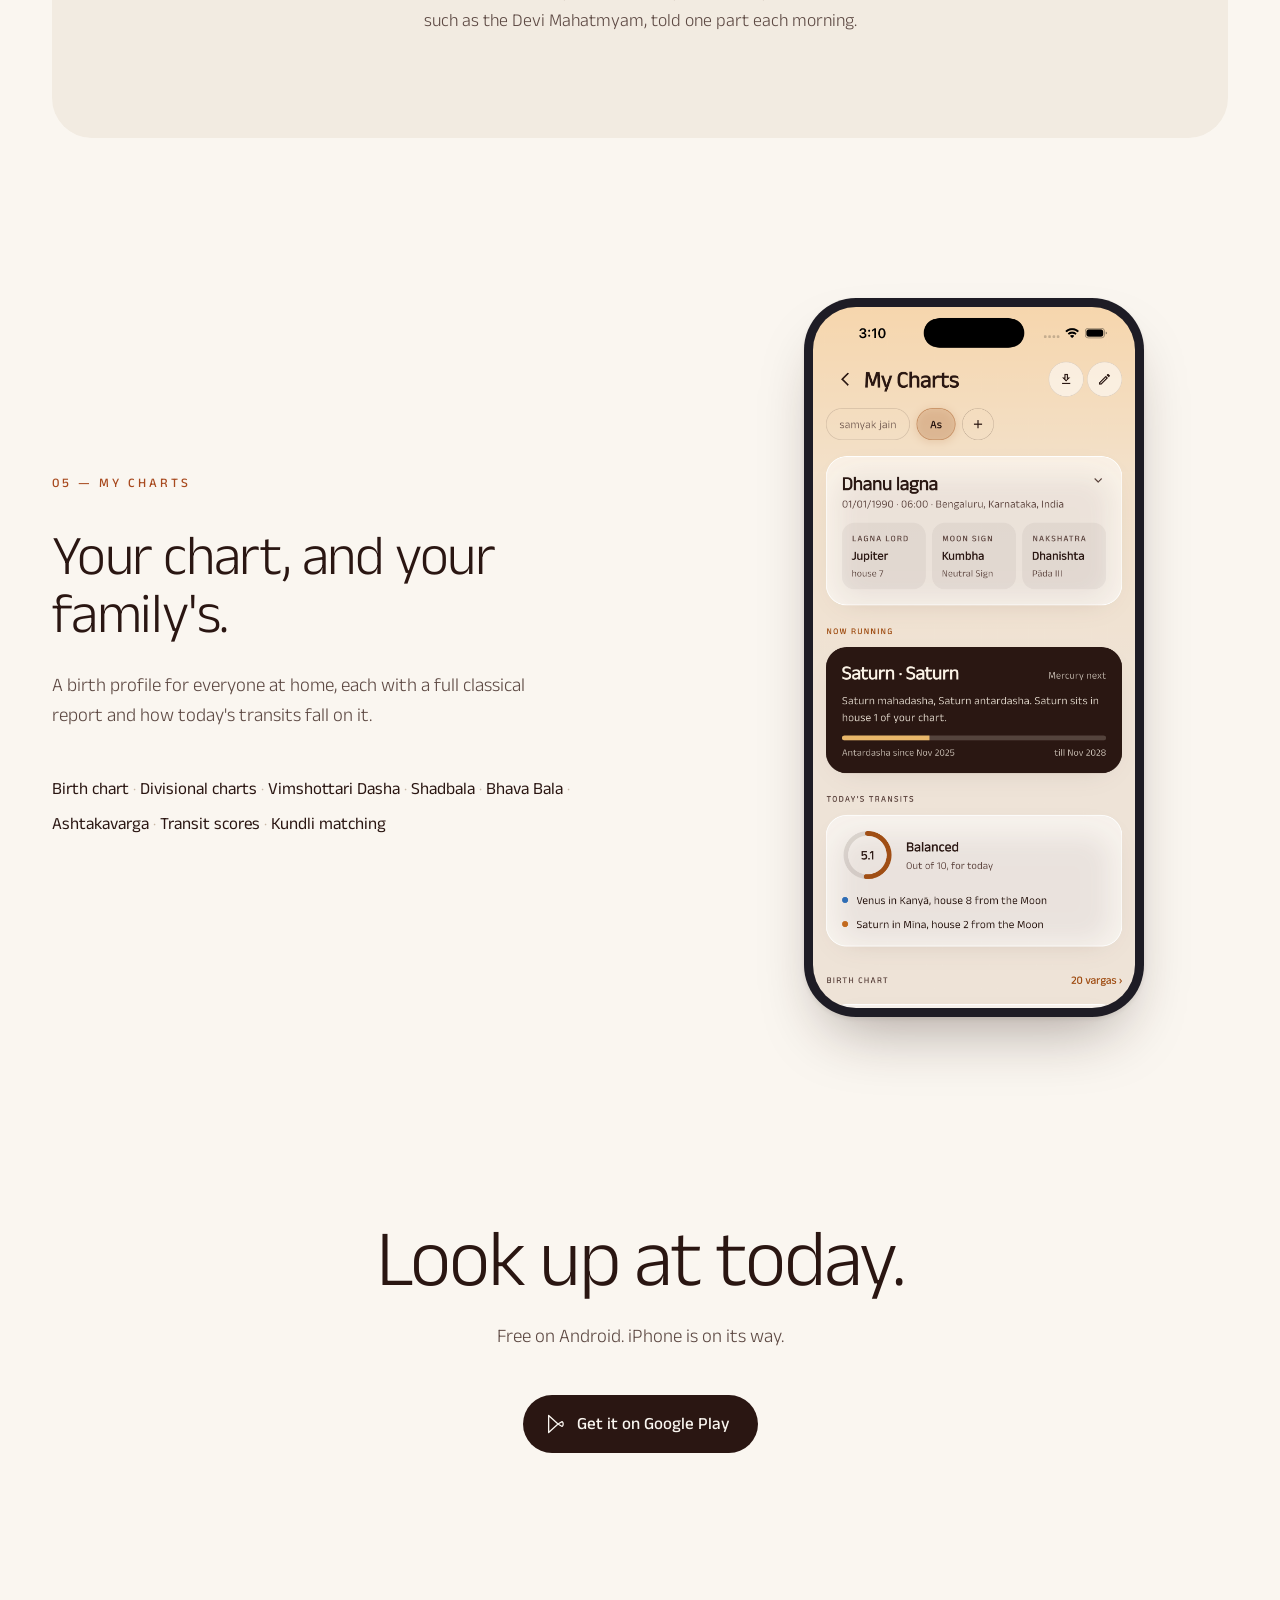
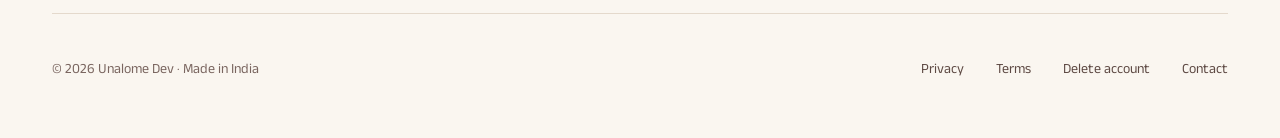
==== commit ff498b11: "redesign: new site for the launched app Replace the pre-launch waitlist page with a homepage for the" ====
--- a/index.html
+++ b/index.html
@@ -3,329 +3,197 @@
 <head>
   <meta charset="UTF-8" />
   <meta name="viewport" content="width=device-width, initial-scale=1.0" />
-  <title>Gochar — Your daily panchanga, finally explained</title>
-  <meta name="description" content="Gochar is a complete Vedic calendar — Tithi, Nakshatra, Muhurat, festivals, and planetary transits — wrapped around a living 2D orrery that shows you the geometry behind every calculation." />
-  <meta property="og:title" content="Gochar — Your daily panchanga, finally explained" />
-  <meta property="og:description" content="A complete Vedic panchanga with a living geocentric orrery. Coming soon to iOS & Android." />
+  <title>Gochar — The Panchang, drawn from the sky</title>
+  <meta name="description" content="Gochar is a Vedic Panchang with a live sidereal sky: Tithi, Nakshatra, muhurtas, festivals and planetary transits, worked out for where you are. Free on Android." />
+  <meta property="og:title" content="Gochar — The Panchang, drawn from the sky" />
+  <meta property="og:description" content="Tithi, Nakshatra, muhurtas and festivals, shown in the positions of the Sun, Moon and planets that make them. Free on Android." />
   <meta property="og:type" content="website" />
   <meta property="og:url" content="https://gocharapp.com" />
-  <meta name="theme-color" content="#080808" />
+  <meta property="og:image" content="https://gocharapp.com/assets/logo/icon-512.png" />
+  <meta name="theme-color" content="#FAF6F0" />
+  <link rel="icon" type="image/png" href="assets/logo/icon-64.png" />
+  <link rel="apple-touch-icon" href="assets/logo/icon-180.png" />
   <link rel="preconnect" href="https://fonts.googleapis.com" />
   <link rel="preconnect" href="https://fonts.gstatic.com" crossorigin />
-  <link href="https://fonts.googleapis.com/css2?family=Inter:wght@400;500;600;700&display=swap" rel="stylesheet" />
+  <link href="https://fonts.googleapis.com/css2?family=Anek+Latin:wght@300;400;500;600&family=Anek+Devanagari:wght@300;400;500&family=Anek+Kannada:wght@400;500&display=swap" rel="stylesheet" />
   <link rel="stylesheet" href="style.css" />
 </head>
 <body>
 
-  <!-- Nav -->
-  <nav class="nav" role="navigation" aria-label="Main navigation">
-    <div class="container nav__inner">
-      <a href="/" class="nav__logo" aria-label="Gochar home">
-        <div class="nav__logo-icon" aria-hidden="true"></div>
+  <header class="nav">
+    <nav class="wrap nav__inner" aria-label="Main">
+      <a href="/" class="nav__logo">
+        <img src="assets/logo/icon-64.png" alt="" width="28" height="28" />
         Gochar
       </a>
-      <a href="#notify" class="nav__cta" role="button">Notify Me</a>
-    </div>
-  </nav>
-
-  <!-- Hero -->
-  <section class="hero" aria-labelledby="hero-heading">
-    <div class="hero__eyebrow" data-reveal>
-      <span>Live Planetary Gochar</span> &nbsp;·&nbsp; Retrogrades &nbsp;·&nbsp; Eclipses
-    </div>
-
-    <h1 class="hero__headline" id="hero-heading" data-reveal data-reveal-delay="1">
-      Watch the retrogrades.<br><em>Live.</em>
-    </h1>
-
-    <p class="hero__sub" data-reveal data-reveal-delay="2">
-      Gochar is a live geocentric transit engine — watch retrogrades form, eclipses align,
-      and conjunctions build in real sidereal time. Wrapped in a complete Vedic panchanga:
-      Tithi, Nakshatra, Muhurat, festivals, and daily rhythms.
-    </p>
-
-    <form class="hero__form" id="hero-form" action="https://formspree.io/f/{FORMSPREE_ID}" method="POST" data-reveal data-reveal-delay="3">
-      <label class="sr-only" for="hero-email">Email address</label>
-      <input class="hero__input" id="hero-email" type="email" name="email" placeholder="your@email.com" required autocomplete="email" />
-      <button class="hero__submit" type="submit">Notify Me</button>
-    </form>
-    <div class="hero__success" id="hero-success" role="status">
-      &#10003; You're on the list!
-    </div>
-    <p class="hero__error" id="hero-error" role="alert" style="font-size:13px;color:#ff6b6b;margin-top:8px;display:none;"></p>
-    <p class="hero__meta" data-reveal data-reveal-delay="3" style="display:none">Free core &nbsp;·&nbsp; &#8377;99/mo India &nbsp;·&nbsp; $4.99/mo global</p>
-
-    <div class="hero__visual" data-reveal data-reveal-delay="4">
-      <div class="hero__phones">
-        <div class="hero__phone hero__phone--left">
-          <video autoplay loop muted playsinline aria-label="Gochar orrery timelapse showing geocentric planetary positions">
-            <source src="assets/screenshots/orrery.mp4" type="video/mp4" />
-          </video>
-          <div class="hero__phone-placeholder">
-            <svg width="32" height="32" viewBox="0 0 40 40" fill="none" xmlns="http://www.w3.org/2000/svg" aria-hidden="true">
-              <circle cx="20" cy="20" r="18" stroke="#26A69A" stroke-width="1.5"/>
-              <circle cx="20" cy="20" r="3" fill="#26A69A"/>
-            </svg>
-            <span>Orrery</span>
-          </div>
-        </div>
-        <div class="hero__phone hero__phone--right">
-          <video autoplay loop muted playsinline aria-label="Daily panchanga card">
-            <source src="assets/screenshots/panchanga1.mp4" type="video/mp4" />
-          </video>
-          <div class="hero__phone-placeholder">
-            <svg width="32" height="32" viewBox="0 0 40 40" fill="none" xmlns="http://www.w3.org/2000/svg" aria-hidden="true">
-              <circle cx="20" cy="20" r="18" stroke="#FF8F00" stroke-width="1.5"/>
-              <circle cx="20" cy="20" r="3" fill="#FF8F00"/>
-            </svg>
-            <span>Panchanga</span>
-          </div>
-        </div>
-      </div>
-      <div class="hero__glow" aria-hidden="true"></div>
-    </div>
-  </section>
-
-  <!-- Pillars / 3-Identity block -->
-  <section class="pillars" aria-labelledby="pillars-heading">
-    <div class="container">
-      <p class="section-eyebrow" data-reveal>Three things in one app</p>
-      <h2 class="section-heading" id="pillars-heading" data-reveal data-reveal-delay="1">
-        Not just a panchanga.<br>Not just an orrery.
-      </h2>
-      <div class="pillars__grid" data-reveal data-reveal-delay="2">
-        <div class="pillar pillar--teal">
-          <div class="pillar__bar"></div>
-          <p class="pillar__label">Live Gochar</p>
-          <h3 class="pillar__heading">Retrogrades, eclipses, conjunctions — live.</h3>
-          <p class="pillar__body">Watch all 9 grahas move in real sidereal time. See Mercury station retrograde. Watch the eclipse shadow form. Every transit visualized as it actually happens in the sky.</p>
-        </div>
-        <div class="pillar pillar--amber">
-          <div class="pillar__bar"></div>
-          <p class="pillar__label">The Panchanga</p>
-          <h3 class="pillar__heading">Everything a calendar needs.</h3>
-          <p class="pillar__body">Tithi, Nakshatra, Yoga, Karana, Vara, 30 Muhurtas, Hora spiral, festival calendar, transit notifications — sunrise-anchored to your exact location.</p>
-        </div>
-        <div class="pillar pillar--violet">
-          <div class="pillar__bar"></div>
-          <p class="pillar__label">The Rhythm</p>
-          <h3 class="pillar__heading">Your day, mapped to the sky.</h3>
-          <p class="pillar__body">Eight Ayurvedic time windows — RISE through RESET — mapped to Vata, Pitta, Kapha cycles. The active Tattva element pulses in real time.</p>
-        </div>
-      </div>
-    </div>
-  </section>
-
-  <!-- Features -->
-  <section class="features" aria-labelledby="features-heading">
-    <div class="container">
-      <p class="section-eyebrow" data-reveal>Features</p>
-      <h2 class="section-heading" id="features-heading" data-reveal data-reveal-delay="1">Everything a panchanga needs,<br>and then some.</h2>
-
-      <div class="features__grid">
-
-        <div class="feature-card feature-card--teal" data-reveal data-reveal-delay="1">
-          <div class="feature-card__icon" aria-hidden="true">&#9678;</div>
-          <h3 class="feature-card__name">Live Gochar Visualization</h3>
-          <p class="feature-card__desc">Watch retrogrades station, eclipses align, and conjunctions build in real sidereal time. All 9 grahas on a live geocentric canvas — pinch, zoom, rotate.</p>
-        </div>
-
-        <div class="feature-card feature-card--amber" data-reveal data-reveal-delay="2">
-          <div class="feature-card__icon" aria-hidden="true">&#127769;</div>
-          <h3 class="feature-card__name">Daily Panchanga</h3>
-          <p class="feature-card__desc">All five angas at a glance — Tithi, Nakshatra, Yoga, Karana, Vara. Hora spiral, Muhurta arc, moonrise and moonset. Every element sunrise-anchored to your location.</p>
-        </div>
-
-        <div class="feature-card feature-card--violet" data-reveal data-reveal-delay="3">
-          <div class="feature-card__icon" aria-hidden="true">&#12316;</div>
-          <h3 class="feature-card__name">Daily Rhythm</h3>
-          <p class="feature-card__desc">Eight time windows — RISE through RESET — mapped to Dosha cycles. The Tattva halo shows which element is active: Agni pulses at noon, Akasha deepens at midnight.</p>
-        </div>
-
-        <div class="feature-card feature-card--teal" data-reveal data-reveal-delay="1">
-          <div class="feature-card__icon" aria-hidden="true">&#8767;</div>
-          <h3 class="feature-card__name">Retrograde Trails</h3>
-          <p class="feature-card__desc">True-vector retrograde loops drawn from real astrometric data — 20 to 550 days per planet. Watch Mercury's loop, Saturn's arc, Rahu's 18-month zodiac sweep.</p>
-        </div>
-
-        <div class="feature-card feature-card--amber" data-reveal data-reveal-delay="2">
-          <div class="feature-card__icon" aria-hidden="true">&#10022;</div>
-          <h3 class="feature-card__name">Festival Calendar</h3>
-          <p class="feature-card__desc">Every Hindu festival with the story behind it. Multi-day events broken down day by day. Month scrubber, today pin. Tap any festival to read why it matters.</p>
-        </div>
-
-        <div class="feature-card feature-card--violet" data-reveal data-reveal-delay="3">
-          <div class="feature-card__icon" aria-hidden="true">&#9654;</div>
-          <h3 class="feature-card__name">Playground</h3>
-          <p class="feature-card__desc">Scrub time with a slider or run a timelapse. Set your date range, speed, and ayanamsa. Animate the next eclipse, the next great conjunction, or your own birth sky.</p>
-        </div>
-
-      </div>
-    </div>
-  </section>
-
-  <!-- Screenshots -->
-  <section class="screenshots" aria-labelledby="screenshots-heading">
-    <div class="container">
-      <p class="section-eyebrow" data-reveal>App screens</p>
-      <h2 class="section-heading" id="screenshots-heading" data-reveal data-reveal-delay="1">Watch the transits unfold.</h2>
-    </div>
-    <div class="screenshots__scroll" role="list" aria-label="App screens">
-
-      <figure class="screenshots__item" role="listitem">
-        <video autoplay loop muted playsinline aria-label="Geocentric orrery timelapse with planetary trails">
-          <source src="assets/screenshots/orrery.mp4" type="video/mp4" />
+      <div class="nav__links">
+        <a class="nav__link" href="#today">Today</a>
+        <a class="nav__link" href="#sky">Orrery</a>
+        <a class="nav__link" href="#panchang">Panchang</a>
+        <a class="nav__link" href="#readings">Readings</a>
+        <a class="nav__link" href="#charts">Charts</a>
+        <a class="btn btn--outline" href="https://play.google.com/store/apps/details?id=app.gochar.orrery">Download</a>
+      </div>
+    </nav>
+  </header>
+
+  <main>
+
+    <!-- Hero -->
+    <section class="hero wrap" aria-labelledby="hero-title">
+      <p class="eyebrow" data-reveal>Vedic Panchang · Live sidereal sky</p>
+      <h1 class="hero__title" id="hero-title" data-reveal>The Panchang, drawn from the sky.</h1>
+      <p class="hero__sub" data-reveal>Tithi, Nakshatra, muhurtas and festivals, shown in the positions of the Sun, Moon and planets that make them. Worked out for where you are.</p>
+      <div class="hero__actions" data-reveal>
+        <a class="btn" href="https://play.google.com/store/apps/details?id=app.gochar.orrery">
+          <svg width="18" height="20" viewBox="0 0 22 24" aria-hidden="true"><path d="M2 1.5 L13.5 12 L2 22.5 Z" fill="none" stroke="currentColor" stroke-width="1.6" stroke-linejoin="round"/><path d="M13.5 12 L18.5 9 C20.2 10 20.2 14 18.5 15 Z" fill="none" stroke="currentColor" stroke-width="1.6" stroke-linejoin="round"/></svg>
+          Get it on Google Play
+        </a>
+        <span class="store-note">iPhone, coming soon</span>
+      </div>
+    </section>
+
+    <!-- App screens -->
+    <section class="stage wrap" aria-label="App screens">
+      <div class="stage__panel" data-reveal>
+        <video class="stage__video" autoplay muted loop playsinline preload="auto" aria-hidden="true" tabindex="-1">
+          <source src="assets/video/orrery-timelapse.mp4" type="video/mp4" />
         </video>
-        <div class="screenshots__placeholder">Orrery</div>
-      </figure>
-
-      <figure class="screenshots__item" role="listitem">
-        <video autoplay loop muted playsinline aria-label="Daily panchanga card">
-          <source src="assets/screenshots/panchanga1.mp4" type="video/mp4" />
-        </video>
-        <div class="screenshots__placeholder">Panchanga</div>
-      </figure>
-
-      <figure class="screenshots__item" role="listitem">
-        <img src="assets/screenshots/grahas.png" alt="Planetary positions page with all 9 grahas" loading="lazy"
-             onerror="this.style.display='none'" />
-        <div class="screenshots__placeholder">Grahas</div>
-      </figure>
-
-      <figure class="screenshots__item" role="listitem">
-        <img src="assets/screenshots/festivals.png" alt="Festival calendar with sticky month headers" loading="lazy"
-             onerror="this.style.display='none'" />
-        <div class="screenshots__placeholder">Festivals</div>
-      </figure>
-
-      <figure class="screenshots__item" role="listitem">
-        <img src="assets/screenshots/playground.png" alt="Playground time explorer with timelapse controls" loading="lazy"
-             onerror="this.style.display='none'" />
-        <div class="screenshots__placeholder">Playground</div>
-      </figure>
-
-    </div>
-  </section>
-
-  <!-- Precision Callout -->
-  <section class="precision-callout" aria-labelledby="precision-heading">
-    <div class="container">
-      <div class="precision-callout__inner">
-        <p class="section-eyebrow" data-reveal>Accuracy</p>
-        <h2 class="precision-callout__heading" id="precision-heading" data-reveal data-reveal-delay="1">
-          Calculated to sub-arc-second precision.
-        </h2>
-        <p class="precision-callout__sub" data-reveal data-reveal-delay="2">
-          Sidereal positions only. Lahiri ayanamsa — the Chitra Paksha standard used in Indian jyotish.
-          Every sunrise, Tithi boundary, and Nakshatra transition computed for your exact latitude.
-        </p>
-      </div>
-      <div class="precision-stats" data-reveal data-reveal-delay="3">
-        <div class="precision-stat">
-          <p class="precision-stat__value">&lt;1&#8243;</p>
-          <p class="precision-stat__label">Planetary position accuracy<br>(arc-second)</p>
-        </div>
-        <div class="precision-stat">
-          <p class="precision-stat__value">27 + 30</p>
-          <p class="precision-stat__label">Nakshatras and Tithis<br>computed live, not cached</p>
-        </div>
-        <div class="precision-stat">
-          <p class="precision-stat__value">9 Grahas</p>
-          <p class="precision-stat__label">Including Rahu &amp; Ketu &mdash;<br>true lunar nodes, not mean</p>
-        </div>
-      </div>
-    </div>
-  </section>
-
-  <!-- Privacy Callout -->
-  <section class="privacy-callout" aria-labelledby="privacy-heading">
-    <div class="container">
-      <div class="privacy-callout__card" data-reveal>
-        <div>
-          <div class="privacy-callout__lock" aria-hidden="true">&#128274;</div>
-          <h2 class="privacy-callout__heading" id="privacy-heading">Built privacy-first.</h2>
-          <p class="privacy-callout__sub">Your data is used only to power your panchanga — nothing else.</p>
-        </div>
-        <ul class="privacy-callout__list" aria-label="Privacy guarantees">
-          <li class="privacy-callout__item">
-            <span><strong>Birth date &amp; place stored on-device only.</strong> Computed locally, never transmitted to any server.</span>
-          </li>
-          <li class="privacy-callout__item">
-            <span><strong>Location used for calculations only.</strong> City-level precision, read once per session, never stored or transmitted.</span>
-          </li>
-          <li class="privacy-callout__item">
-            <span><strong>No behavioral profiling.</strong> No analytics SDKs. We don&#8217;t track what you do inside the app.</span>
-          </li>
-        </ul>
-      </div>
-    </div>
-  </section>
-
-  <!-- Pricing -->
-  <section class="pricing" aria-labelledby="pricing-heading">
-    <div class="container">
-      <p class="section-eyebrow" style="text-align:center" data-reveal>Pricing</p>
-      <h2 class="section-heading" id="pricing-heading" style="text-align:center" data-reveal data-reveal-delay="1">Core is free. Always.</h2>
-      <p class="section-sub" style="margin:0 auto 56px; text-align:center" data-reveal data-reveal-delay="2">The orrery, panchanga, festivals, and notifications are free. Premium unlocks the extras.</p>
-
-      <div class="pricing__grid">
-
-        <div class="pricing-card" data-reveal data-reveal-delay="1">
-          <p class="pricing-card__name">Free</p>
-          <p class="pricing-card__price">&#8377;0</p>
-          <p class="pricing-card__alt">Always free</p>
-          <div class="pricing-card__divider"></div>
-          <ul class="pricing-card__features">
-            <li class="pricing-card__feature"><span class="pricing-card__feature-icon">&#10003;</span>Geocentric orrery</li>
-            <li class="pricing-card__feature"><span class="pricing-card__feature-icon">&#10003;</span>Daily panchanga</li>
-            <li class="pricing-card__feature"><span class="pricing-card__feature-icon">&#10003;</span>Muhurat windows</li>
-            <li class="pricing-card__feature"><span class="pricing-card__feature-icon">&#10003;</span>Festival calendar</li>
-            <li class="pricing-card__feature"><span class="pricing-card__feature-icon">&#10003;</span>Transit notifications</li>
-            <li class="pricing-card__feature"><span class="pricing-card__feature-icon">&#10003;</span>Playground (&#177;30 days)</li>
+        <div class="device device--side">
+          <div class="device__screen">
+            <div class="shot"><span class="shot__label">Today</span><img src="assets/screenshots/today.png" alt="The Today screen" loading="lazy" /></div>
+          </div>
+        </div>
+        <div class="device device--lead">
+          <div class="device__screen">
+            <div class="shot"><span class="shot__label">Orrery</span><img src="assets/screenshots/orrery.png" alt="The orrery: Earth at the centre with the Sun, Moon and planets around it" /></div>
+          </div>
+        </div>
+        <div class="device device--side">
+          <div class="device__screen">
+            <div class="shot"><span class="shot__label">Panchang</span><img src="assets/screenshots/panchang-day.png" alt="The day's Panchang" loading="lazy" /></div>
+          </div>
+        </div>
+      </div>
+      <div class="facts">
+        <p><strong>Free</strong> to download</p>
+        <p><strong>English, हिन्दी, ಕನ್ನಡ</strong></p>
+        <p><strong>Sidereal</strong> · True Chitra Paksha</p>
+        <p><strong>Your sunrise</strong>, your location</p>
+      </div>
+    </section>
+
+    <!-- 01 Today -->
+    <section class="section wrap" id="today" aria-labelledby="today-title">
+      <div class="split">
+        <div class="split__text" data-reveal>
+          <p class="eyebrow">01 — Today</p>
+          <h2 class="display" id="today-title">Every day has a character.</h2>
+          <p class="lede">One reading for the day, from all five limbs of the Panchang read together: what kind of day it is, one thing worth doing, and how the hours from sunrise unfold.</p>
+          <ul class="rows">
+            <li><span class="rows__name">Five windows</span><span class="rows__desc">The day divided from your own sunrise, and what each part suits.</span></li>
+            <li><span class="rows__name">A raga for each</span><span class="rows__desc">Chosen for the hour and the mood of the day, with a practice to try.</span></li>
+            <li><span class="rows__name">One thing to do</span><span class="rows__desc">A small act that fits the day: work, home, people or yourself.</span></li>
           </ul>
         </div>
-
-      </div>
-      <p class="pricing__note">Launching on App Store &amp; Google Play &nbsp;&#183;&nbsp; Billed through your store account</p>
-    </div>
-  </section>
-
-  <!-- Waitlist -->
-  <section class="waitlist" id="notify" aria-labelledby="waitlist-heading">
-    <div class="container">
-      <h2 class="waitlist__heading" id="waitlist-heading" data-reveal>Be first to know<br>when Gochar launches.</h2>
-      <p class="waitlist__sub" data-reveal data-reveal-delay="1">One email when it&#8217;s live. Nothing else.</p>
-
-      <form class="waitlist__form" id="waitlist-form" action="https://formspree.io/f/{FORMSPREE_ID}" method="POST" data-reveal data-reveal-delay="2">
-        <label class="sr-only" for="waitlist-email">Email address</label>
-        <input class="waitlist__input" id="waitlist-email" type="email" name="email" placeholder="your@email.com" required autocomplete="email" />
-        <button class="waitlist__submit" type="submit">Notify Me When It Launches</button>
-      </form>
-      <div class="waitlist__success" id="waitlist-success" role="status">
-        &#10003; &nbsp;You&#8217;re on the list!
-      </div>
-      <p class="waitlist__error" id="waitlist-error" role="alert"></p>
-      <p class="waitlist__meta" data-reveal data-reveal-delay="3">No spam. No newsletters. Just a single launch notification.</p>
-    </div>
-  </section>
-
-  <!-- Footer -->
-  <footer class="footer" role="contentinfo">
-    <div class="container footer__inner">
-      <div>
-        <div class="footer__logo">
-          <div class="footer__logo-icon" aria-hidden="true"></div>
-          Gochar
-        </div>
-        <p class="footer__tagline">Made with &#9825; in India</p>
-      </div>
-      <nav class="footer__links" aria-label="Footer navigation">
-        <a class="footer__link" href="privacy.html">Privacy Policy</a>
-        <a class="footer__link" href="terms.html">Terms of Service</a>
-        <a class="footer__link" href="delete-account.html">Delete Account</a>
+        <div class="split__media" data-reveal>
+          <div class="phone">
+            <div class="shot"><span class="shot__label">Day reading</span><img src="assets/screenshots/day-quality.png" alt="The day's reading, with its five windows and ragas" loading="lazy" /></div>
+          </div>
+        </div>
+      </div>
+    </section>
+
+    <!-- 02 Orrery -->
+    <section class="section wrap" id="sky" aria-labelledby="sky-title">
+      <div class="night" data-reveal>
+        <div class="split">
+          <div class="split__text">
+            <p class="eyebrow">02 — The orrery</p>
+            <h2 class="display" id="sky-title">Every number has a shape.</h2>
+            <p class="lede">Earth at the centre, the eastern horizon on the left. The Sun climbs over the top through the day while the Moon and planets keep their own rings, as they do overhead.</p>
+          </div>
+          <div class="split__media">
+            <div class="orb shot"><span class="shot__label">Orrery</span><img src="assets/screenshots/orrery-circle.png" alt="Close view of the orrery" loading="lazy" /></div>
+          </div>
+        </div>
+        <div class="ideas">
+          <div><h3>Tithi is an angle</h3><p>The gap between Sun and Moon, seen from Earth. Every 12° is one tithi; thirty make the month.</p></div>
+          <div><h3>Muhurtas follow sunrise</h3><p>Daylight in fifteen parts from your sunrise, the night in fifteen more. The lit one is now.</p></div>
+          <div><h3>Retrogrades leave a loop</h3><p>Each planet trails its recent path. When the trail folds back, the planet is retrograde.</p></div>
+          <div><h3>Playground</h3><p>Scrub to any date or run a timelapse: the next eclipse, or the sky the day you were born.</p></div>
+        </div>
+      </div>
+    </section>
+
+    <!-- 03 Panchang -->
+    <section class="section wrap" id="panchang" aria-labelledby="panchang-title">
+      <div class="split split--top">
+        <div class="split__text" data-reveal>
+          <p class="eyebrow">03 — Panchang</p>
+          <h2 class="display" id="panchang-title">The whole Panchang, for where you stand.</h2>
+          <p class="lede">Not a printed almanac for one city. Every time comes from your own coordinates and this morning's sunrise.</p>
+        </div>
+        <dl class="rows rows--lg split__text" data-reveal>
+          <div><dt>Five limbs</dt><dd>Tithi, Vara, Nakshatra, Yoga and Karana, with when each begins and ends.</dd></div>
+          <div><dt>Muhurtas &amp; kaalas</dt><dd>All thirty muhurtas, Rahu Kaal, Yamaganda, Gulika, Abhijit and Brahma Muhurta.</dd></div>
+          <div><dt>Hora</dt><dd>The planetary hours of the day and night, from your sunrise.</dd></div>
+          <div><dt>Festivals</dt><dd>The full calendar and the story behind each, multi-day festivals day by day.</dd></div>
+          <div><dt>Eclipses</dt><dd>Whether it is visible from your city, and its sutak timings if it is.</dd></div>
+          <div><dt>Alerts</dt><dd>When a window opens, or a planet changes sign or turns retrograde.</dd></div>
+        </dl>
+      </div>
+    </section>
+
+    <!-- 04 Readings -->
+    <section class="section wrap" id="readings" aria-labelledby="readings-title">
+      <div class="mantra-panel" data-reveal>
+        <p class="eyebrow">04 — Readings</p>
+        <p class="mantra" lang="sa">ॐ नमः शिवाय</p>
+        <p class="mantra-day">Somavara · Shiva</p>
+        <h2 id="readings-title">Mantras and stories, grouped by deity.</h2>
+        <p class="lede">A mantra for each weekday from that day's own deity, and the old stories, such as the Devi Mahatmyam, told one part each morning.</p>
+      </div>
+    </section>
+
+    <!-- 05 Charts -->
+    <section class="section wrap" id="charts" aria-labelledby="charts-title">
+      <div class="split">
+        <div class="split__text" data-reveal>
+          <p class="eyebrow">05 — My Charts</p>
+          <h2 class="display" id="charts-title">Your chart, and your family's.</h2>
+          <p class="lede">A birth profile for everyone at home, each with a full classical report and how today's transits fall on it.</p>
+          <p class="inline-list">Birth chart <span>·</span> Divisional charts <span>·</span> Vimshottari Dasha <span>·</span> Shadbala <span>·</span> Bhava Bala <span>·</span> Ashtakavarga <span>·</span> Transit scores <span>·</span> Kundli matching</p>
+        </div>
+        <div class="split__media" data-reveal>
+          <div class="phone">
+            <div class="shot"><span class="shot__label">Chart report</span><img src="assets/screenshots/charts.png" alt="A birth chart report" loading="lazy" /></div>
+          </div>
+        </div>
+      </div>
+    </section>
+
+    <!-- Closing -->
+    <section class="closing" aria-labelledby="closing-title">
+      <h2 id="closing-title" data-reveal>Look up at today.</h2>
+      <p data-reveal>Free on Android. iPhone is on its way.</p>
+      <a class="btn" href="https://play.google.com/store/apps/details?id=app.gochar.orrery" data-reveal>
+        <svg width="18" height="20" viewBox="0 0 22 24" aria-hidden="true"><path d="M2 1.5 L13.5 12 L2 22.5 Z" fill="none" stroke="currentColor" stroke-width="1.6" stroke-linejoin="round"/><path d="M13.5 12 L18.5 9 C20.2 10 20.2 14 18.5 15 Z" fill="none" stroke="currentColor" stroke-width="1.6" stroke-linejoin="round"/></svg>
+        Get it on Google Play
+      </a>
+    </section>
+
+  </main>
+
+  <footer class="wrap">
+    <div class="footer__inner">
+      <p class="footer__copy">&copy; 2026 Unalome Dev · Made in India</p>
+      <nav class="footer__links" aria-label="Footer">
+        <a class="footer__link" href="privacy.html">Privacy</a>
+        <a class="footer__link" href="terms.html">Terms</a>
+        <a class="footer__link" href="delete-account.html">Delete account</a>
         <a class="footer__link" href="mailto:unalome.dev@gmail.com">Contact</a>
       </nav>
-      <p class="footer__copy">&copy; 2026 Unalome Dev</p>
     </div>
   </footer>
 
--- a/style.css
+++ b/style.css
@@ -1,965 +1,524 @@
-/* ── Design Tokens ─────────────────────────────────────── */
+/* ── Tokens ─────────────────────────────────────────────── */
 :root {
-  --bg:           #080808;
-  --bg-raised:    #0f0f0f;
-  --surface:      rgba(255,255,255,0.04);
-  --surface-hover:rgba(255,255,255,0.07);
-  --border:       rgba(255,255,255,0.08);
-  --border-bright:rgba(255,255,255,0.14);
-
-  --teal:         #26A69A;
-  --teal-dim:     #1d8a80;
-  --teal-glow:    rgba(38,166,154,0.15);
-  --teal-glow2:   rgba(38,166,154,0.06);
-
-  --amber:        #FF8F00;
-  --amber-dim:    #cc7200;
-  --amber-glow:   rgba(255,143,0,0.15);
-  --amber-glow2:  rgba(255,143,0,0.06);
-
-  --violet:       #7E57C2;
-  --violet-dim:   #6244a8;
-  --violet-glow:  rgba(126,87,194,0.15);
-  --violet-glow2: rgba(126,87,194,0.06);
-
-  /* Primary accent = teal */
-  --accent:       #26A69A;
-  --accent-dim:   #1d8a80;
-  --accent-glow:  rgba(38,166,154,0.15);
-  --accent-glow2: rgba(38,166,154,0.06);
-
-  --text:         #F0EDE8;
-  --text-muted:   rgba(240,237,232,0.5);
-  --text-faint:   rgba(240,237,232,0.28);
-  --radius-sm:    8px;
-  --radius:       16px;
-  --radius-lg:    24px;
-  --radius-pill:  999px;
-  --nav-h:        64px;
-}
-
-/* ── Reset ─────────────────────────────────────────────── */
-*, *::before, *::after { box-sizing: border-box; margin: 0; padding: 0; }
-html { scroll-behavior: smooth; }
+  --ground: #FAF6F0;
+  --ground-alt: #F2EBE1;
+  --ground-deep: #E9DFD2;
+  --ink: #2A1612;
+  --ink-2: #5E4A44;
+  --ink-3: #7A6660;
+  --rule: #E4D9CC;
+  --dot: #C9B8A6;
+  --accent: #A84A1F;
+  --accent-hover: #7E3614;
+
+  --night: #0F0E13;
+  --night-raised: #17161C;
+  --night-frame: #1E1C25;
+  --night-rule: #2A2833;
+  --night-ink: #FAF6F0;
+  --night-ink-2: #BDB6C6;
+  --night-ink-3: #8D8797;
+  --night-accent: #E8A56B;
+
+  --font: 'Anek Latin', 'Anek Devanagari', 'Anek Kannada', system-ui, -apple-system, sans-serif;
+  --wrap: 1240px;
+  --gutter: 32px;
+  --section-gap: 160px;
+  --radius-panel: 40px;
+}
+
+/* ── Base ───────────────────────────────────────────────── */
+*, *::before, *::after { box-sizing: border-box; }
+
+html { scroll-behavior: smooth; scroll-padding-top: 88px; }
+
 body {
-  background: var(--bg);
-  color: var(--text);
-  font-family: 'Inter', system-ui, sans-serif;
-  font-size: 16px;
+  margin: 0;
+  background: var(--ground);
+  color: var(--ink);
+  font-family: var(--font);
+  font-size: 17px;
   line-height: 1.6;
   -webkit-font-smoothing: antialiased;
-  overflow-x: hidden;
-}
-img, video { display: block; max-width: 100%; }
-.screenshots__item video,
-.screenshots__item img,
-.hero__phone video,
-.hero__phone img {
-  width: 100%; height: 100%;
+  text-rendering: optimizeLegibility;
+}
+
+img { display: block; max-width: 100%; }
+
+a { color: var(--accent); }
+a:hover { color: var(--accent-hover); }
+
+:focus-visible { outline: 2px solid var(--accent); outline-offset: 3px; border-radius: 6px; }
+
+.wrap { max-width: var(--wrap); margin: 0 auto; padding: 0 var(--gutter); }
+
+.sr-only {
+  position: absolute; width: 1px; height: 1px; padding: 0; margin: -1px;
+  overflow: hidden; clip: rect(0, 0, 0, 0); white-space: nowrap; border: 0;
+}
+
+/* ── Type ───────────────────────────────────────────────── */
+.eyebrow {
+  margin: 0 0 32px;
+  font-size: 13px;
+  font-weight: 500;
+  letter-spacing: 3px;
+  text-transform: uppercase;
+  color: var(--accent);
+}
+
+.display {
+  margin: 0 0 28px;
+  font-size: clamp(40px, 5.2vw, 56px);
+  line-height: 1.04;
+  font-weight: 300;
+  letter-spacing: -1.2px;
+}
+
+.lede {
+  margin: 0;
+  max-width: 520px;
+  font-size: 19px;
+  font-weight: 300;
+  color: var(--ink-2);
+}
+
+/* ── Buttons ────────────────────────────────────────────── */
+.btn {
+  display: inline-flex;
+  align-items: center;
+  gap: 12px;
+  min-height: 58px;
+  padding: 0 28px 0 24px;
+  border-radius: 999px;
+  background: var(--ink);
+  color: var(--ground);
+  font-size: 17px;
+  font-weight: 500;
+  text-decoration: none;
+  transition: background 0.2s ease, transform 0.2s ease;
+}
+.btn:hover { background: #45261F; color: var(--ground); transform: translateY(-1px); }
+.btn svg { flex: none; }
+
+.btn--outline {
+  min-height: 44px;
+  padding: 0 22px;
+  background: transparent;
+  border: 1px solid var(--ink);
+  color: var(--ink);
+  font-size: 15px;
+}
+.btn--outline:hover { background: var(--ink); color: var(--ground); transform: none; }
+
+.store-note { font-size: 15px; color: var(--ink-3); }
+
+/* ── Nav ────────────────────────────────────────────────── */
+.nav {
+  position: sticky;
+  top: 0;
+  z-index: 10;
+  background: rgba(250, 246, 240, 0.88);
+  -webkit-backdrop-filter: saturate(160%) blur(14px);
+  backdrop-filter: saturate(160%) blur(14px);
+  border-bottom: 1px solid transparent;
+  transition: border-color 0.25s ease;
+}
+.nav.scrolled { border-bottom-color: var(--rule); }
+
+.nav__inner {
+  display: flex;
+  align-items: center;
+  justify-content: space-between;
+  gap: 24px;
+  padding-top: 18px;
+  padding-bottom: 18px;
+}
+
+.nav__logo {
+  display: inline-flex;
+  align-items: center;
+  gap: 10px;
+  color: var(--ink);
+  font-size: 21px;
+  font-weight: 500;
+  letter-spacing: 0.6px;
+  text-decoration: none;
+}
+.nav__logo:hover { color: var(--ink); }
+.nav__logo img { width: 28px; height: 28px; border-radius: 7px; }
+
+.nav__links { display: flex; align-items: center; gap: 36px; }
+.nav__link { color: var(--ink-2); font-size: 15px; text-decoration: none; }
+.nav__link:hover { color: var(--ink); }
+
+/* ── Hero ───────────────────────────────────────────────── */
+.hero { padding-top: 96px; text-align: center; }
+
+.hero__title {
+  margin: 0 auto 28px;
+  max-width: 980px;
+  font-size: clamp(48px, 8.4vw, 92px);
+  line-height: 0.98;
+  font-weight: 300;
+  letter-spacing: -2.5px;
+}
+
+.hero__sub {
+  margin: 0 auto 44px;
+  max-width: 600px;
+  font-size: 21px;
+  line-height: 1.55;
+  font-weight: 300;
+  color: var(--ink-2);
+}
+
+.hero__actions {
+  display: flex;
+  flex-wrap: wrap;
+  justify-content: center;
+  align-items: center;
+  gap: 20px 28px;
+}
+
+/* ── Device frames ──────────────────────────────────────── */
+.stage { padding-top: 96px; }
+
+.stage__panel {
+  position: relative;
+  isolation: isolate;
+  display: flex;
+  justify-content: center;
+  align-items: flex-end;
+  gap: 40px;
+  padding: 88px 32px 0;
+  border-radius: var(--radius-panel);
+  background: var(--night);
+  overflow: hidden;
+}
+
+/* Timelapse behind the phones, cropped to fill the panel. Hidden until it
+   can play. */
+.stage__video {
+  position: absolute;
+  inset: 0;
+  z-index: -2;
+  width: 100%;
+  height: 100%;
   object-fit: cover;
-}
-a { color: inherit; text-decoration: none; }
-button, input { font-family: inherit; }
-
-/* ── Utility ───────────────────────────────────────────── */
-.container { width: 100%; max-width: 1100px; margin: 0 auto; padding: 0 24px; }
-.sr-only { position: absolute; width: 1px; height: 1px; overflow: hidden; clip: rect(0,0,0,0); }
-
-/* ── Scroll reveal ─────────────────────────────────────── */
-[data-reveal] {
+  object-position: center;
   opacity: 0;
-  transform: translateY(28px);
-  transition: opacity 0.6s ease, transform 0.6s ease;
-}
-[data-reveal].visible {
-  opacity: 1;
-  transform: none;
-}
-[data-reveal-delay="1"] { transition-delay: 0.1s; }
-[data-reveal-delay="2"] { transition-delay: 0.2s; }
-[data-reveal-delay="3"] { transition-delay: 0.3s; }
-[data-reveal-delay="4"] { transition-delay: 0.4s; }
-[data-reveal-delay="5"] { transition-delay: 0.5s; }
-
-/* ── Nav ───────────────────────────────────────────────── */
-.nav {
-  position: fixed;
-  top: 0; left: 0; right: 0;
-  height: var(--nav-h);
-  z-index: 100;
-  transition: background 0.3s, backdrop-filter 0.3s, border-color 0.3s;
-  border-bottom: 1px solid transparent;
-}
-.nav.scrolled {
-  background: rgba(8,8,8,0.85);
-  backdrop-filter: blur(20px);
-  -webkit-backdrop-filter: blur(20px);
-  border-color: var(--border);
-}
-.nav__inner {
-  height: 100%;
-  display: flex;
-  align-items: center;
-  justify-content: space-between;
-}
-.nav__logo {
-  display: flex;
-  align-items: center;
-  gap: 10px;
-  font-weight: 600;
-  font-size: 18px;
-  letter-spacing: -0.01em;
-}
-.nav__logo-icon {
-  width: 32px; height: 32px;
-  border-radius: 50%;
-  background: url('assets/logo/app_icon.png') center/cover no-repeat;
-  flex-shrink: 0;
-}
-.nav__cta {
-  display: inline-flex;
-  align-items: center;
-  gap: 6px;
-  padding: 8px 20px;
-  border-radius: var(--radius-pill);
-  background: var(--teal);
-  color: #fff;
-  font-size: 14px;
-  font-weight: 600;
-  cursor: pointer;
-  border: none;
-  transition: background 0.2s, transform 0.15s;
-}
-.nav__cta:hover { background: var(--teal-dim); transform: translateY(-1px); }
-
-/* ── Hero ──────────────────────────────────────────────── */
-.hero {
-  min-height: 100svh;
-  display: flex;
-  flex-direction: column;
-  align-items: center;
-  justify-content: center;
-  text-align: center;
-  padding: calc(var(--nav-h) + 60px) 24px 80px;
+  transition: opacity 1.2s ease;
+}
+.stage__video.playing { opacity: 1; }
+
+.device {
+  flex: 0 1 250px;
+  min-width: 0;
+  padding: 11px 11px 0;
+  border-radius: 46px 46px 0 0;
+  background: var(--night-frame);
+}
+.device--lead { flex-basis: 310px; padding: 12px 12px 0; border-radius: 52px 52px 0 0; }
+.device--side { margin-bottom: -60px; }
+
+.device__screen {
+  position: relative;
+  aspect-ratio: 9 / 17;
+  overflow: hidden;
+  border-radius: 36px 36px 0 0;
+  background: var(--night-raised);
+}
+.device--lead .device__screen { border-radius: 41px 41px 0 0; }
+
+.phone {
+  width: 340px;
+  max-width: 100%;
+  margin: 0 auto;
+  padding: 9px;
+  border-radius: 52px;
+  background: var(--night-frame);
+  box-shadow: 0 2px 4px rgba(42, 22, 18, 0.08), 0 32px 64px -24px rgba(42, 22, 18, 0.4);
+}
+.phone .shot { aspect-ratio: 1206 / 2622; border-radius: 43px; background: var(--night-raised); }
+
+/* A screenshot slot. The label shows until the image loads, and stays if the
+   file is missing. */
+.shot {
   position: relative;
   overflow: hidden;
-}
-.hero::before {
-  content: '';
-  position: absolute;
-  top: -180px; left: 50%;
-  transform: translateX(-50%);
-  width: 800px; height: 800px;
-  border-radius: 50%;
-  background: radial-gradient(circle, rgba(38,166,154,0.07) 0%, transparent 70%);
-  pointer-events: none;
-}
-.hero__eyebrow {
-  display: inline-flex;
-  align-items: center;
-  gap: 6px;
-  padding: 5px 14px;
-  border-radius: var(--radius-pill);
-  border: 1px solid var(--border-bright);
-  background: var(--surface);
-  font-size: 12px;
-  font-weight: 500;
-  color: var(--text-muted);
-  letter-spacing: 0.04em;
-  text-transform: uppercase;
-  margin-bottom: 28px;
-}
-.hero__eyebrow span { color: var(--teal); }
-.hero__headline {
-  font-size: clamp(2.4rem, 6vw, 4.2rem);
-  font-weight: 700;
-  letter-spacing: -0.03em;
-  line-height: 1.1;
-  max-width: 780px;
-  margin-bottom: 20px;
-}
-.hero__headline em {
-  font-style: normal;
-  background: linear-gradient(90deg, #26A69A, #FF8F00);
-  -webkit-background-clip: text;
-  -webkit-text-fill-color: transparent;
-  background-clip: text;
-}
-.hero__sub {
-  font-size: clamp(1rem, 2.2vw, 1.2rem);
-  color: var(--text-muted);
-  max-width: 600px;
-  line-height: 1.7;
-  margin-bottom: 40px;
-}
-.hero__form {
-  display: flex;
-  gap: 10px;
+  display: flex;
+  align-items: center;
+  justify-content: center;
+}
+.shot img { position: absolute; inset: 0; width: 100%; height: 100%; object-fit: cover; object-position: top center; }
+.shot__label { font-size: 14px; color: var(--ink-3); text-align: center; padding: 16px; }
+.device .shot__label, .orb .shot__label, .phone .shot__label { color: var(--night-ink-3); }
+.device .shot { position: absolute; inset: 0; }
+
+.facts {
+  display: grid;
+  grid-template-columns: repeat(4, minmax(0, 1fr));
+  gap: 32px;
+  padding: 40px 8px;
+  border-bottom: 1px solid var(--rule);
+}
+.facts p { margin: 0; font-size: 15px; color: var(--ink-3); }
+.facts strong { font-weight: 500; color: var(--ink); }
+
+/* ── Sections ───────────────────────────────────────────── */
+.section { padding-top: var(--section-gap); }
+
+.split {
+  display: flex;
   flex-wrap: wrap;
-  justify-content: center;
+  align-items: center;
+  gap: 80px;
+}
+.split--top { align-items: flex-start; }
+.split__text { flex: 1 1 460px; min-width: 0; }
+.split__media { flex: 1 1 380px; min-width: 0; }
+
+.lede + .rows { margin-top: 48px; }
+
+.rows { margin: 0; padding: 0; list-style: none; border-top: 1px solid var(--rule); }
+.rows li, .rows > div {
+  display: flex;
+  flex-wrap: wrap;
+  gap: 6px 32px;
+  padding: 22px 0;
+  border-bottom: 1px solid var(--rule);
+}
+.rows__name { flex: 0 0 180px; font-weight: 500; }
+.rows__desc { flex: 1 1 240px; color: var(--ink-2); }
+
+.rows--lg > div { padding: 26px 0; }
+.rows--lg dt { flex: 0 0 200px; font-size: 19px; font-weight: 500; }
+.rows--lg dd { flex: 1 1 260px; margin: 0; color: var(--ink-2); }
+
+/* ── Orrery (dark) ──────────────────────────────────────── */
+.night {
+  padding: 96px 64px 72px;
+  border-radius: var(--radius-panel);
+  background: var(--night);
+  color: var(--night-ink);
+}
+.night .eyebrow { color: var(--night-accent); }
+.night .lede { color: var(--night-ink-2); max-width: 480px; }
+
+.orb {
   width: 100%;
   max-width: 480px;
-  margin-bottom: 14px;
-}
-.hero__input {
-  flex: 1;
-  min-width: 220px;
-  padding: 13px 18px;
-  border-radius: var(--radius-pill);
-  border: 1px solid var(--border-bright);
-  background: rgba(255,255,255,0.06);
-  color: var(--text);
+  aspect-ratio: 1 / 1;
+  margin: 0 auto;
+  border-radius: 50%;
+  border: 1px solid var(--night-rule);
+  background: var(--night-raised);
+}
+
+.ideas {
+  display: grid;
+  grid-template-columns: repeat(4, minmax(0, 1fr));
+  gap: 48px;
+  margin-top: 88px;
+  padding-top: 40px;
+  border-top: 1px solid var(--night-rule);
+}
+.ideas h3 { margin: 0 0 10px; font-size: 20px; font-weight: 500; }
+.ideas p { margin: 0; font-size: 16px; color: var(--night-ink-2); }
+
+/* ── Readings ───────────────────────────────────────────── */
+.mantra-panel {
+  padding: 104px 48px;
+  border-radius: var(--radius-panel);
+  background: var(--ground-alt);
+  text-align: center;
+}
+.mantra-panel .eyebrow { margin-bottom: 48px; }
+.mantra-panel .lede { margin: 0 auto; max-width: 580px; font-size: 18px; }
+
+.mantra {
+  margin: 0 0 16px;
+  font-family: 'Anek Devanagari', var(--font);
+  font-size: clamp(52px, 8vw, 88px);
+  line-height: 1.15;
+  font-weight: 300;
+}
+.mantra-day {
+  margin: 0 0 56px;
   font-size: 15px;
-  outline: none;
-  transition: border-color 0.2s, background 0.2s;
-}
-.hero__input::placeholder { color: var(--text-faint); }
-.hero__input:focus {
-  border-color: rgba(38,166,154,0.5);
-  background: rgba(255,255,255,0.08);
-}
-.hero__submit {
-  padding: 13px 26px;
-  border-radius: var(--radius-pill);
-  background: var(--teal);
-  color: #fff;
-  font-size: 15px;
-  font-weight: 600;
-  border: none;
-  cursor: pointer;
-  white-space: nowrap;
-  transition: background 0.2s, transform 0.15s;
-}
-.hero__submit:hover { background: var(--teal-dim); transform: translateY(-1px); }
-.hero__success {
-  display: none;
-  align-items: center;
-  gap: 8px;
-  padding: 13px 24px;
-  border-radius: var(--radius-pill);
-  background: rgba(38,166,154,0.12);
-  border: 1px solid rgba(38,166,154,0.3);
-  color: var(--teal);
-  font-weight: 600;
-  font-size: 15px;
-}
-.hero__meta {
-  font-size: 13px;
-  color: var(--text-faint);
-}
-.hero__visual {
-  margin-top: 56px;
-  position: relative;
-  width: 100%;
-  max-width: 580px;
-}
-.hero__phones {
-  display: flex;
-  gap: 16px;
-  justify-content: center;
-  align-items: flex-start;
-}
-.hero__phone {
-  flex: 0 0 230px;
-  aspect-ratio: 9 / 19.5;
-  border-radius: 32px;
-  overflow: hidden;
-  border: 1px solid var(--border-bright);
-  background: #111;
-  box-shadow:
-    0 0 0 1px rgba(0,0,0,0.5),
-    0 40px 80px rgba(0,0,0,0.6),
-    0 0 60px rgba(38,166,154,0.12);
-  position: relative;
-}
-.hero__phone--right {
-  margin-top: 48px;
-}
-.hero__phone img {
-  width: 100%; height: 100%;
-  object-fit: cover;
-}
-.hero__phone-placeholder {
-  position: absolute;
-  inset: 0;
-  display: flex;
-  flex-direction: column;
-  align-items: center;
-  justify-content: center;
-  gap: 12px;
-  color: var(--text-faint);
-  font-size: 13px;
-}
-.hero__phone-placeholder svg { opacity: 0.3; }
-.hero__glow {
-  position: absolute;
-  bottom: -40px; left: 50%;
-  transform: translateX(-50%);
-  width: 380px; height: 80px;
-  background: radial-gradient(ellipse, rgba(38,166,154,0.25) 0%, transparent 70%);
-  filter: blur(20px);
-  pointer-events: none;
-}
-
-/* ── Pillars / Identity block ──────────────────────────── */
-.pillars {
-  padding: 100px 0;
-  border-top: 1px solid var(--border);
-}
-.pillars__grid {
-  display: grid;
-  grid-template-columns: repeat(3, 1fr);
-  gap: 2px;
-  border: 1px solid var(--border);
-  border-radius: var(--radius-lg);
-  overflow: hidden;
-  margin-top: 48px;
-}
-.pillar {
-  padding: 40px 36px;
-  background: var(--bg-raised);
-  position: relative;
-}
-.pillar + .pillar { border-left: 1px solid var(--border); }
-.pillar__bar {
-  width: 32px; height: 3px;
-  border-radius: 2px;
-  margin-bottom: 24px;
-}
-.pillar--teal   .pillar__bar { background: var(--teal); }
-.pillar--amber  .pillar__bar { background: var(--amber); }
-.pillar--violet .pillar__bar { background: var(--violet); }
-.pillar__label {
-  font-size: 11px;
-  font-weight: 600;
-  letter-spacing: 0.1em;
+  letter-spacing: 2px;
   text-transform: uppercase;
-  margin-bottom: 12px;
-}
-.pillar--teal   .pillar__label { color: var(--teal); }
-.pillar--amber  .pillar__label { color: var(--amber); }
-.pillar--violet .pillar__label { color: var(--violet); }
-.pillar__heading {
-  font-size: clamp(1.2rem, 2.5vw, 1.5rem);
-  font-weight: 700;
-  letter-spacing: -0.02em;
-  line-height: 1.2;
-  margin-bottom: 12px;
-}
-.pillar__body {
+  color: var(--ink-3);
+}
+.mantra-panel h2 {
+  margin: 0 auto 20px;
+  max-width: 720px;
+  font-size: clamp(32px, 4vw, 40px);
+  line-height: 1.12;
+  font-weight: 300;
+  letter-spacing: -0.6px;
+}
+
+/* ── Charts ─────────────────────────────────────────────── */
+.inline-list { margin: 40px 0 0; max-width: 520px; font-size: 17px; line-height: 2.1; }
+.inline-list span { color: var(--dot); }
+
+/* ── Closing ────────────────────────────────────────────── */
+.closing { padding: 200px var(--gutter) 160px; text-align: center; }
+.closing h2 {
+  margin: 0 0 24px;
+  font-size: clamp(48px, 7.4vw, 80px);
+  line-height: 1;
+  font-weight: 300;
+  letter-spacing: -2px;
+}
+.closing p { margin: 0 0 44px; font-size: 19px; font-weight: 300; color: var(--ink-2); }
+
+/* ── Footer ─────────────────────────────────────────────── */
+.footer__inner {
+  display: flex;
+  flex-wrap: wrap;
+  justify-content: space-between;
+  align-items: center;
+  gap: 16px 32px;
+  padding: 32px 0 48px;
+  border-top: 1px solid var(--rule);
+}
+.footer__copy { margin: 0; font-size: 14px; color: var(--ink-3); }
+.footer__links { display: flex; flex-wrap: wrap; gap: 4px 32px; }
+.footer__link {
+  display: inline-flex;
+  align-items: center;
+  min-height: 44px;
   font-size: 14px;
-  color: var(--text-muted);
-  line-height: 1.7;
-}
-
-/* ── Features ──────────────────────────────────────────── */
-.features {
-  padding: 100px 0;
-}
-.section-eyebrow {
-  font-size: 11px;
-  font-weight: 600;
-  letter-spacing: 0.12em;
-  text-transform: uppercase;
-  color: var(--amber);
-  margin-bottom: 12px;
-}
-.section-heading {
-  font-size: clamp(1.8rem, 4vw, 2.8rem);
-  font-weight: 700;
-  letter-spacing: -0.025em;
-  line-height: 1.2;
-  margin-bottom: 16px;
-}
-.section-sub {
-  font-size: 16px;
-  color: var(--text-muted);
-  max-width: 520px;
-  line-height: 1.7;
-  margin-bottom: 56px;
-}
-.features__grid {
-  display: grid;
-  grid-template-columns: repeat(3, 1fr);
-  gap: 16px;
-}
-.feature-card {
-  background: var(--surface);
-  border: 1px solid var(--border);
-  border-radius: var(--radius);
-  padding: 28px;
-  transition: background 0.2s, border-color 0.2s, transform 0.2s;
-  position: relative;
-  overflow: hidden;
-}
-.feature-card:hover {
-  background: var(--surface-hover);
-  border-color: var(--border-bright);
-  transform: translateY(-3px);
-}
-.feature-card::before {
-  content: '';
-  position: absolute;
-  top: 0; left: 0; right: 0;
-  height: 1px;
-  opacity: 0;
-  transition: opacity 0.3s;
-}
-.feature-card--teal::before {
-  background: linear-gradient(90deg, transparent, var(--teal-glow), transparent);
-}
-.feature-card--amber::before {
-  background: linear-gradient(90deg, transparent, var(--amber-glow), transparent);
-}
-.feature-card--violet::before {
-  background: linear-gradient(90deg, transparent, var(--violet-glow), transparent);
-}
-.feature-card:hover::before { opacity: 1; }
-.feature-card__icon {
-  width: 44px; height: 44px;
-  border-radius: var(--radius-sm);
-  display: flex;
-  align-items: center;
-  justify-content: center;
-  font-size: 20px;
-  margin-bottom: 20px;
-  flex-shrink: 0;
-}
-.feature-card--teal .feature-card__icon {
-  background: var(--teal-glow);
-  border: 1px solid rgba(38,166,154,0.25);
-}
-.feature-card--amber .feature-card__icon {
-  background: var(--amber-glow);
-  border: 1px solid rgba(255,143,0,0.25);
-}
-.feature-card--violet .feature-card__icon {
-  background: var(--violet-glow);
-  border: 1px solid rgba(126,87,194,0.25);
-}
-.feature-card__name {
-  font-size: 15px;
-  font-weight: 600;
-  margin-bottom: 8px;
-}
-.feature-card__desc {
-  font-size: 14px;
-  color: var(--text-muted);
-  line-height: 1.6;
-}
-
-/* ── Screenshots ───────────────────────────────────────── */
-.screenshots {
-  padding: 100px 0;
-  border-top: 1px solid var(--border);
-}
-.screenshots__scroll {
-  display: flex;
-  gap: 16px;
-  overflow-x: auto;
-  padding: 8px 24px 24px;
-  margin: 0 -24px;
-  scroll-snap-type: x mandatory;
-  -webkit-overflow-scrolling: touch;
-  scrollbar-width: none;
-}
-.screenshots__scroll::-webkit-scrollbar { display: none; }
-.screenshots__item {
-  flex: 0 0 auto;
-  width: 200px;
-  aspect-ratio: 9 / 19.5;
-  border-radius: 24px;
-  overflow: hidden;
-  border: 1px solid var(--border-bright);
-  background: #111;
-  scroll-snap-align: start;
-  box-shadow: 0 16px 40px rgba(0,0,0,0.5);
-  transition: transform 0.3s, box-shadow 0.3s;
-  position: relative;
-}
-.screenshots__item:hover {
-  transform: scale(1.04) translateY(-4px);
-  box-shadow: 0 24px 60px rgba(0,0,0,0.6), 0 0 30px rgba(38,166,154,0.08);
-}
-.screenshots__placeholder {
-  position: absolute;
-  inset: 0;
-  width: 100%; height: 100%;
-  display: flex;
-  flex-direction: column;
-  align-items: center;
-  justify-content: center;
-  gap: 8px;
-  color: var(--text-faint);
-  font-size: 12px;
-}
-
-/* ── Precision callout ─────────────────────────────────── */
-.precision-callout {
-  padding: 100px 0;
-  border-top: 1px solid var(--border);
-}
-.precision-callout__inner {
-  text-align: center;
-  max-width: 640px;
-  margin: 0 auto 56px;
-}
-.precision-callout__heading {
-  font-size: clamp(1.5rem, 3vw, 2.2rem);
-  font-weight: 700;
-  letter-spacing: -0.025em;
-  line-height: 1.2;
-  margin-bottom: 16px;
-}
-.precision-callout__sub {
-  font-size: 15px;
-  color: var(--text-muted);
-  line-height: 1.7;
-}
-.precision-stats {
-  display: grid;
-  grid-template-columns: repeat(3, 1fr);
-  gap: 16px;
-  max-width: 800px;
-  margin: 0 auto;
-}
-.precision-stat {
-  background: var(--surface);
-  border: 1px solid var(--border);
-  border-radius: var(--radius);
-  padding: 32px 24px;
-  text-align: center;
-  transition: background 0.2s, border-color 0.2s;
-}
-.precision-stat:hover {
-  background: var(--surface-hover);
-  border-color: var(--border-bright);
-}
-.precision-stat__value {
-  font-size: 2rem;
-  font-weight: 700;
-  letter-spacing: -0.03em;
-  margin-bottom: 10px;
-}
-.precision-stats .precision-stat:nth-child(1) .precision-stat__value { color: var(--teal); }
-.precision-stats .precision-stat:nth-child(2) .precision-stat__value { color: var(--amber); }
-.precision-stats .precision-stat:nth-child(3) .precision-stat__value { color: var(--violet); }
-.precision-stat__label {
-  font-size: 13px;
-  color: var(--text-muted);
-  line-height: 1.5;
-}
-
-/* ── Privacy callout ───────────────────────────────────── */
-.privacy-callout {
-  padding: 100px 0;
-}
-.privacy-callout__card {
-  background: var(--surface);
-  border: 1px solid var(--border);
-  border-left: 4px solid var(--teal);
-  border-radius: var(--radius-lg);
-  padding: 48px 56px;
-  display: grid;
-  grid-template-columns: 1fr 1fr;
-  gap: 48px;
-  align-items: center;
-}
-.privacy-callout__lock {
-  font-size: 36px;
-  margin-bottom: 16px;
-}
-.privacy-callout__heading {
-  font-size: clamp(1.5rem, 3vw, 2rem);
-  font-weight: 700;
-  letter-spacing: -0.02em;
-  line-height: 1.2;
-  margin-bottom: 8px;
-}
-.privacy-callout__sub {
-  font-size: 15px;
-  color: var(--text-muted);
-}
-.privacy-callout__list {
-  list-style: none;
-  display: flex;
-  flex-direction: column;
-  gap: 16px;
-}
-.privacy-callout__item {
-  display: flex;
-  align-items: flex-start;
-  gap: 14px;
-  font-size: 15px;
-  line-height: 1.5;
-  color: var(--text-muted);
-}
-.privacy-callout__item::before {
-  content: '✓';
-  flex-shrink: 0;
-  width: 24px; height: 24px;
-  border-radius: 50%;
-  background: var(--teal-glow);
-  border: 1px solid rgba(38,166,154,0.25);
-  color: var(--teal);
-  font-size: 12px;
-  font-weight: 700;
-  display: flex;
-  align-items: center;
-  justify-content: center;
-  margin-top: 1px;
-}
-.privacy-callout__item strong { color: var(--text); }
-
-/* ── Pricing ───────────────────────────────────────────── */
-.pricing {
-  padding: 100px 0;
-  border-top: 1px solid var(--border);
-}
-.pricing__grid {
-  display: grid;
-  grid-template-columns: 1fr 1fr;
-  gap: 20px;
-  max-width: 760px;
-  margin: 0 auto;
-}
-.pricing__grid:has(.pricing-card:only-child) {
-  grid-template-columns: 1fr;
-  max-width: 420px;
-}
-.pricing-card {
-  background: var(--surface);
-  border: 1px solid var(--border);
-  border-radius: var(--radius-lg);
-  padding: 36px;
-}
-.pricing-card--premium {
-  border-color: rgba(255,143,0,0.4);
-  background: rgba(255,143,0,0.04);
-  box-shadow: 0 0 40px rgba(255,143,0,0.07);
-}
-.pricing-card__badge {
-  display: inline-block;
-  padding: 3px 10px;
-  border-radius: var(--radius-pill);
-  background: var(--amber);
-  color: #000;
-  font-size: 11px;
-  font-weight: 700;
-  letter-spacing: 0.06em;
-  text-transform: uppercase;
-  margin-bottom: 20px;
-}
-.pricing-card__name {
-  font-size: 18px;
-  font-weight: 700;
-  margin-bottom: 8px;
-}
-.pricing-card__price {
-  font-size: 32px;
-  font-weight: 700;
-  letter-spacing: -0.03em;
-  color: var(--amber);
-  margin-bottom: 4px;
-}
-.pricing-card__price span {
-  font-size: 14px;
-  font-weight: 400;
-  color: var(--text-muted);
-}
-.pricing-card__alt {
-  font-size: 13px;
-  color: var(--text-faint);
-  margin-bottom: 28px;
-}
-.pricing-card__divider {
-  height: 1px;
-  background: var(--border);
-  margin-bottom: 24px;
-}
-.pricing-card__features {
-  list-style: none;
-  display: flex;
-  flex-direction: column;
-  gap: 12px;
-}
-.pricing-card__feature {
-  display: flex;
-  align-items: flex-start;
-  gap: 10px;
-  font-size: 14px;
-  color: var(--text-muted);
-}
-.pricing-card__feature-icon {
-  flex-shrink: 0;
-  color: var(--teal);
-  font-size: 13px;
-  margin-top: 2px;
-}
-.pricing__note {
-  text-align: center;
-  margin-top: 28px;
-  font-size: 13px;
-  color: var(--text-faint);
-}
-
-/* ── Waitlist ──────────────────────────────────────────── */
-.waitlist {
-  padding: 120px 0;
-  text-align: center;
-  position: relative;
-  overflow: hidden;
-}
-.waitlist::before {
-  content: '';
-  position: absolute;
-  bottom: -200px; left: 50%;
-  transform: translateX(-50%);
-  width: 700px; height: 700px;
-  border-radius: 50%;
-  background: radial-gradient(circle, rgba(126,87,194,0.06) 0%, transparent 70%);
-  pointer-events: none;
-}
-.waitlist__heading {
-  font-size: clamp(1.8rem, 4vw, 2.8rem);
-  font-weight: 700;
-  letter-spacing: -0.025em;
-  line-height: 1.2;
-  margin-bottom: 14px;
-}
-.waitlist__sub {
-  font-size: 16px;
-  color: var(--text-muted);
-  margin-bottom: 40px;
-}
-.waitlist__form {
-  display: flex;
-  gap: 10px;
-  flex-wrap: wrap;
-  justify-content: center;
-  max-width: 480px;
-  margin: 0 auto 14px;
-}
-.waitlist__input {
-  flex: 1;
-  min-width: 220px;
-  padding: 15px 20px;
-  border-radius: var(--radius-pill);
-  border: 1px solid var(--border-bright);
-  background: rgba(255,255,255,0.06);
-  color: var(--text);
-  font-size: 15px;
-  outline: none;
-  transition: border-color 0.2s, background 0.2s;
-}
-.waitlist__input::placeholder { color: var(--text-faint); }
-.waitlist__input:focus {
-  border-color: rgba(38,166,154,0.5);
-  background: rgba(255,255,255,0.08);
-}
-.waitlist__submit {
-  padding: 15px 28px;
-  border-radius: var(--radius-pill);
-  background: var(--teal);
-  color: #fff;
-  font-size: 15px;
-  font-weight: 600;
-  border: none;
-  cursor: pointer;
-  white-space: nowrap;
-  transition: background 0.2s, transform 0.15s;
-}
-.waitlist__submit:hover { background: var(--teal-dim); transform: translateY(-1px); }
-.waitlist__success {
-  display: none;
-  align-items: center;
-  justify-content: center;
-  gap: 8px;
-  padding: 15px 28px;
-  border-radius: var(--radius-pill);
-  background: rgba(38,166,154,0.12);
-  border: 1px solid rgba(38,166,154,0.3);
-  color: var(--teal);
-  font-weight: 600;
-  font-size: 15px;
-  max-width: 380px;
-  margin: 0 auto;
-}
-.waitlist__error {
-  display: none;
-  font-size: 13px;
-  color: #ff6b6b;
-  margin-top: 10px;
-}
-.waitlist__meta {
-  font-size: 13px;
-  color: var(--text-faint);
-}
-
-/* ── Footer ────────────────────────────────────────────── */
-.footer {
-  border-top: 1px solid var(--border);
-  padding: 48px 0;
-}
-.footer__inner {
-  display: flex;
-  align-items: center;
-  justify-content: space-between;
-  flex-wrap: wrap;
-  gap: 20px;
-}
-.footer__logo {
-  display: flex;
-  align-items: center;
-  gap: 10px;
-  font-weight: 600;
-  font-size: 15px;
-}
-.footer__logo-icon {
-  width: 26px; height: 26px;
-  border-radius: 50%;
-  background: url('assets/logo/app_icon.png') center/cover no-repeat;
-}
-.footer__tagline {
-  font-size: 13px;
-  color: var(--text-faint);
-  margin-top: 4px;
-}
-.footer__links {
-  display: flex;
-  align-items: center;
-  gap: 24px;
-  flex-wrap: wrap;
-}
-.footer__link {
-  font-size: 13px;
-  color: var(--text-muted);
-  transition: color 0.2s;
-}
-.footer__link:hover { color: var(--text); }
-.footer__copy {
-  font-size: 13px;
-  color: var(--text-faint);
-}
-
-/* ── Legal pages ───────────────────────────────────────── */
-.legal-page {
-  padding: calc(var(--nav-h) + 60px) 0 100px;
-}
-.legal-page article {
-  max-width: 720px;
-}
-.legal-page h1 {
-  font-size: clamp(1.8rem, 4vw, 2.6rem);
-  font-weight: 700;
-  letter-spacing: -0.025em;
-  margin-bottom: 8px;
-}
-.legal-page .legal-meta {
-  font-size: 14px;
-  color: var(--text-muted);
-  margin-bottom: 48px;
-  padding-bottom: 24px;
-  border-bottom: 1px solid var(--border);
-}
-.legal-page h2 {
-  font-size: 18px;
-  font-weight: 600;
-  color: var(--teal);
-  margin-top: 40px;
-  margin-bottom: 14px;
-}
-.legal-page h3 {
-  font-size: 15px;
-  font-weight: 600;
-  margin-top: 24px;
-  margin-bottom: 10px;
-}
-.legal-page p {
-  font-size: 15px;
-  color: var(--text-muted);
-  line-height: 1.75;
-  margin-bottom: 14px;
-}
-.legal-page ul, .legal-page ol {
-  padding-left: 20px;
-  margin-bottom: 14px;
-}
-.legal-page li {
-  font-size: 15px;
-  color: var(--text-muted);
-  line-height: 1.75;
-  margin-bottom: 6px;
-}
-.legal-page table {
-  width: 100%;
-  border-collapse: collapse;
-  margin: 20px 0;
-  font-size: 14px;
-}
-.legal-page th {
-  text-align: left;
-  padding: 10px 14px;
-  background: var(--surface);
-  border: 1px solid var(--border);
-  font-weight: 600;
-  color: var(--text);
-  font-size: 13px;
-}
-.legal-page td {
-  padding: 10px 14px;
-  border: 1px solid var(--border);
-  color: var(--text-muted);
-  vertical-align: top;
-}
-.legal-page strong { color: var(--text); }
-.legal-page a { color: var(--teal); }
-.legal-page a:hover { text-decoration: underline; }
+  color: var(--ink-2);
+  text-decoration: none;
+}
+.footer__link:hover { color: var(--ink); }
+
+/* ── Legal pages ────────────────────────────────────────── */
+.legal-page { padding: 72px 0 120px; }
+.legal-page article { max-width: 720px; margin: 0 auto; }
+
 .legal-back {
   display: inline-flex;
   align-items: center;
   gap: 8px;
+  min-height: 44px;
+  margin-bottom: 40px;
+  font-size: 15px;
+  color: var(--ink-3);
+  text-decoration: none;
+}
+.legal-back::before { content: '←'; }
+.legal-back:hover { color: var(--ink); }
+
+.legal-page h1 {
+  margin: 0 0 20px;
+  font-size: clamp(40px, 6vw, 56px);
+  line-height: 1.04;
+  font-weight: 300;
+  letter-spacing: -1.2px;
+}
+.legal-meta {
+  margin-bottom: 56px;
+  padding-bottom: 28px;
+  border-bottom: 1px solid var(--rule);
+  font-size: 15px;
+  color: var(--ink-3);
+}
+.legal-meta strong { font-weight: 500; color: var(--ink-2); }
+
+.legal-page h2 { margin: 56px 0 16px; font-size: 26px; line-height: 1.2; font-weight: 400; letter-spacing: -0.3px; }
+.legal-page h3 { margin: 32px 0 10px; font-size: 18px; font-weight: 500; }
+.legal-page p, .legal-page li { color: var(--ink-2); }
+.legal-page p { margin: 0 0 16px; }
+.legal-page ul, .legal-page ol { margin: 0 0 16px; padding-left: 22px; }
+.legal-page li { margin-bottom: 8px; }
+.legal-page strong { font-weight: 500; color: var(--ink); }
+.legal-page code { font-size: 0.92em; padding: 1px 6px; border-radius: 5px; background: var(--ground-alt); }
+
+.table-wrap { margin: 0 0 20px; overflow-x: auto; }
+.legal-page table { width: 100%; min-width: 520px; border-collapse: collapse; font-size: 15px; }
+.legal-page th {
+  padding: 12px 16px 12px 0;
+  border-bottom: 1px solid var(--ink);
+  text-align: left;
+  font-weight: 500;
+  color: var(--ink);
+}
+.legal-page td {
+  padding: 14px 16px 14px 0;
+  border-bottom: 1px solid var(--rule);
+  vertical-align: top;
+  color: var(--ink-2);
+}
+
+.notice {
+  margin: 32px 0;
+  padding: 24px 28px;
+  border-radius: 20px;
+  background: var(--ground-alt);
+  color: var(--ink-2);
+}
+.notice p:last-child { margin-bottom: 0; }
+
+.steps { margin: 0 0 16px; padding: 0; list-style: none; counter-reset: step; border-top: 1px solid var(--rule); }
+.legal-page .steps li {
+  counter-increment: step;
+  display: flex;
+  gap: 20px;
+  margin: 0;
+  padding: 18px 0;
+  border-bottom: 1px solid var(--rule);
+}
+.steps li::before {
+  content: counter(step, decimal-leading-zero);
+  flex: none;
+  width: 28px;
   font-size: 14px;
-  color: var(--text-muted);
-  margin-bottom: 40px;
-  transition: color 0.2s;
-}
-.legal-back:hover { color: var(--text); }
-.legal-back::before { content: '←'; }
-
-/* ── Responsive ────────────────────────────────────────── */
-@media (max-width: 768px) {
-  .pillars__grid {
-    grid-template-columns: 1fr;
-  }
-  .pillar + .pillar {
-    border-left: none;
-    border-top: 1px solid var(--border);
-  }
-  .features__grid {
-    grid-template-columns: 1fr 1fr;
-  }
-  .precision-stats {
-    grid-template-columns: 1fr;
-    max-width: 360px;
-  }
-  .privacy-callout__card {
-    grid-template-columns: 1fr;
-    padding: 36px 28px;
-  }
-  .pricing__grid {
-    grid-template-columns: 1fr;
-  }
-  .footer__inner {
-    flex-direction: column;
-    align-items: flex-start;
-  }
-}
-@media (max-width: 500px) {
-  .features__grid {
-    grid-template-columns: 1fr;
-  }
-  .pillar { padding: 32px 24px; }
-  .hero__phone { flex: 0 0 150px; border-radius: 24px; }
-  .hero__phone--right { margin-top: 32px; }
-}
+  line-height: 1.75;
+  color: var(--accent);
+}
+
+/* ── Reveal ─────────────────────────────────────────────── */
+.js [data-reveal] { opacity: 0; transform: translateY(16px); transition: opacity 0.8s ease, transform 0.8s ease; }
+.js [data-reveal].visible { opacity: 1; transform: none; }
+
+@media (prefers-reduced-motion: reduce) {
+  html { scroll-behavior: auto; }
+  .js [data-reveal] { opacity: 1; transform: none; transition: none; }
+  .btn { transition: none; }
+}
+
+/* ── Responsive ─────────────────────────────────────────── */
+@media (max-width: 1000px) {
+  :root { --section-gap: 120px; }
+  .facts, .ideas { grid-template-columns: repeat(2, minmax(0, 1fr)); }
+  .nav__links { gap: 24px; }
+  .nav__link { display: none; }
+  .night { padding: 72px 40px 56px; }
+  .split { gap: 56px; }
+}
+
+@media (max-width: 640px) {
+  :root { --gutter: 16px; --section-gap: 96px; --radius-panel: 28px; }
+  .hero { padding-top: 56px; }
+  .hero__title { letter-spacing: -1.5px; }
+  .hero__sub { font-size: 18px; }
+  .stage { padding-top: 64px; }
+  .stage__panel { gap: 12px; padding: 48px 12px 0; }
+  .device { padding: 6px 6px 0; border-radius: 26px 26px 0 0; }
+  .device--lead { padding: 7px 7px 0; border-radius: 30px 30px 0 0; }
+  .device--side { margin-bottom: -32px; }
+  .device__screen, .device--lead .device__screen { border-radius: 21px 21px 0 0; }
+  .device .shot__label { font-size: 11px; padding: 6px; }
+  .facts { gap: 20px; padding: 32px 0; }
+  .night { padding: 56px 20px 40px; }
+  .ideas { grid-template-columns: minmax(0, 1fr); gap: 32px; margin-top: 56px; }
+  .mantra-panel { padding: 72px 20px; }
+  .rows__name, .rows--lg dt { flex-basis: 100%; }
+  .closing { padding: 120px var(--gutter) 96px; }
+  .legal-page { padding: 40px 0 80px; }
+}
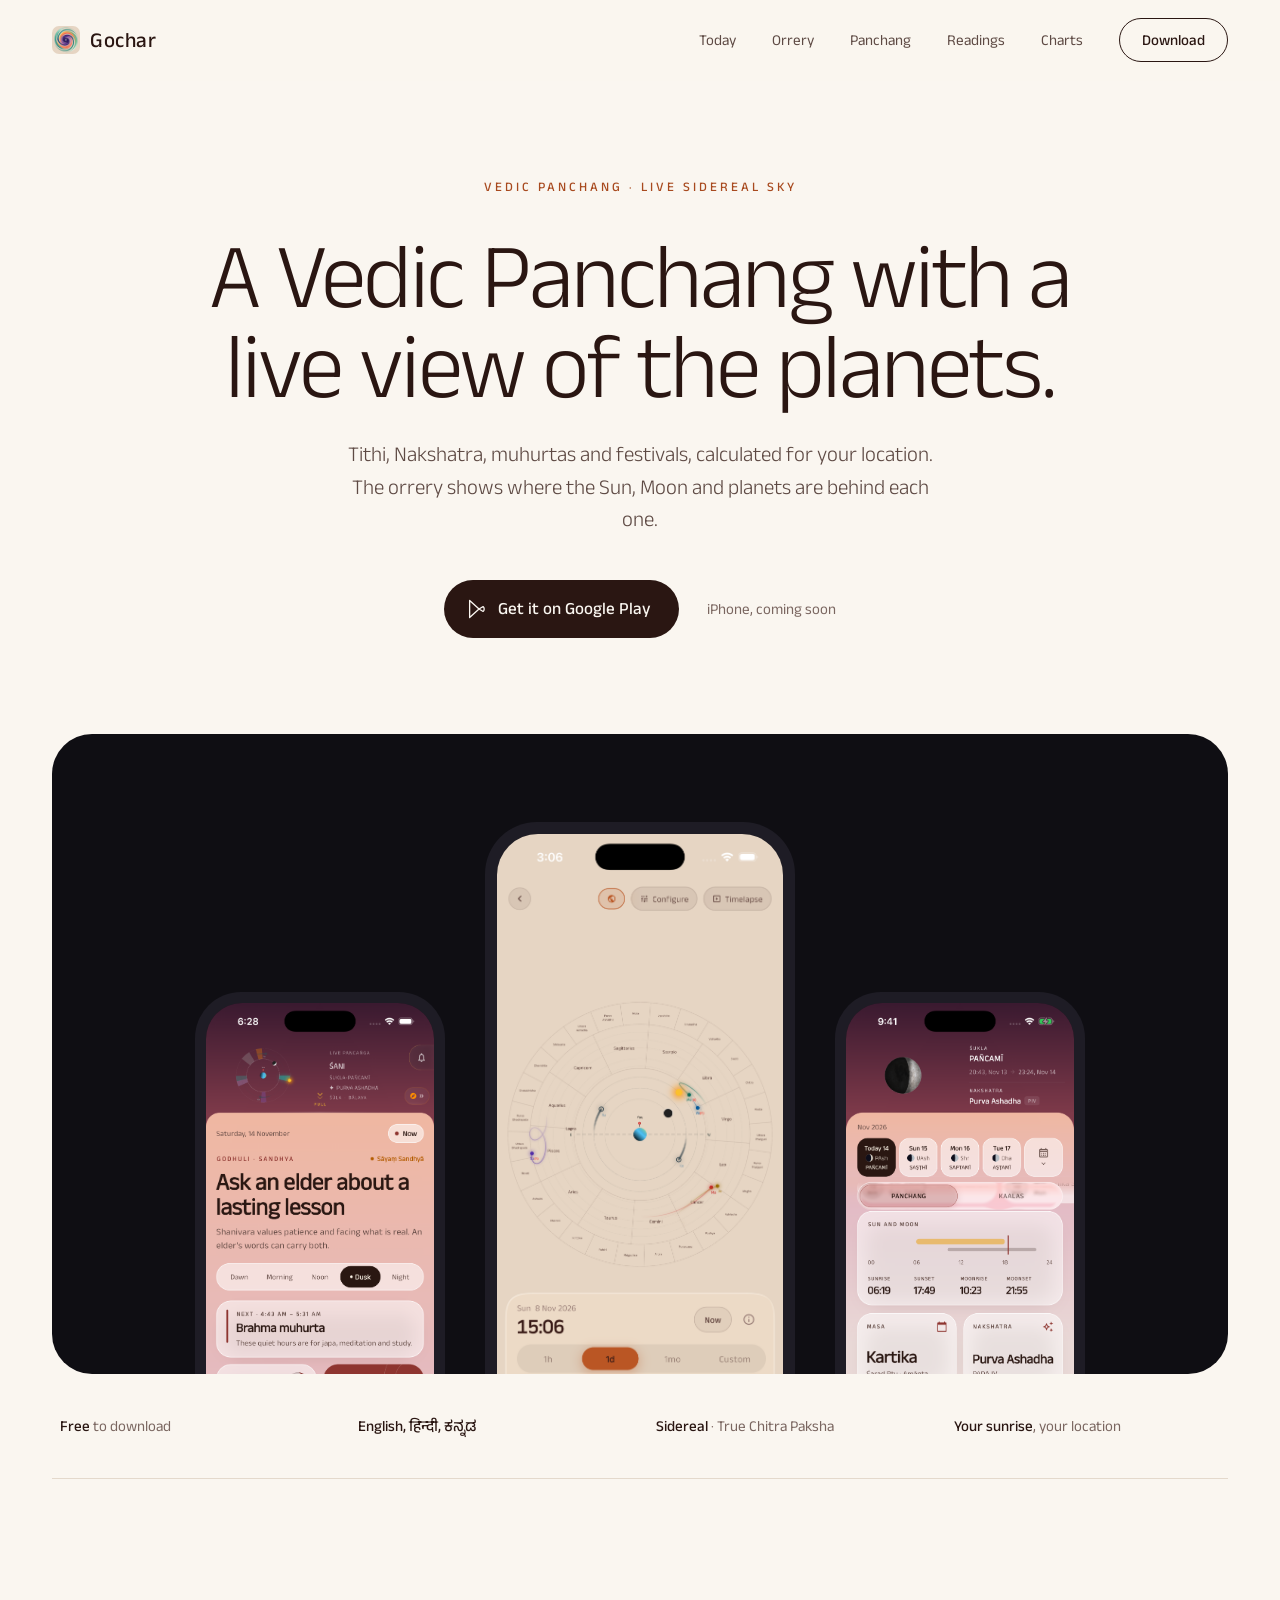
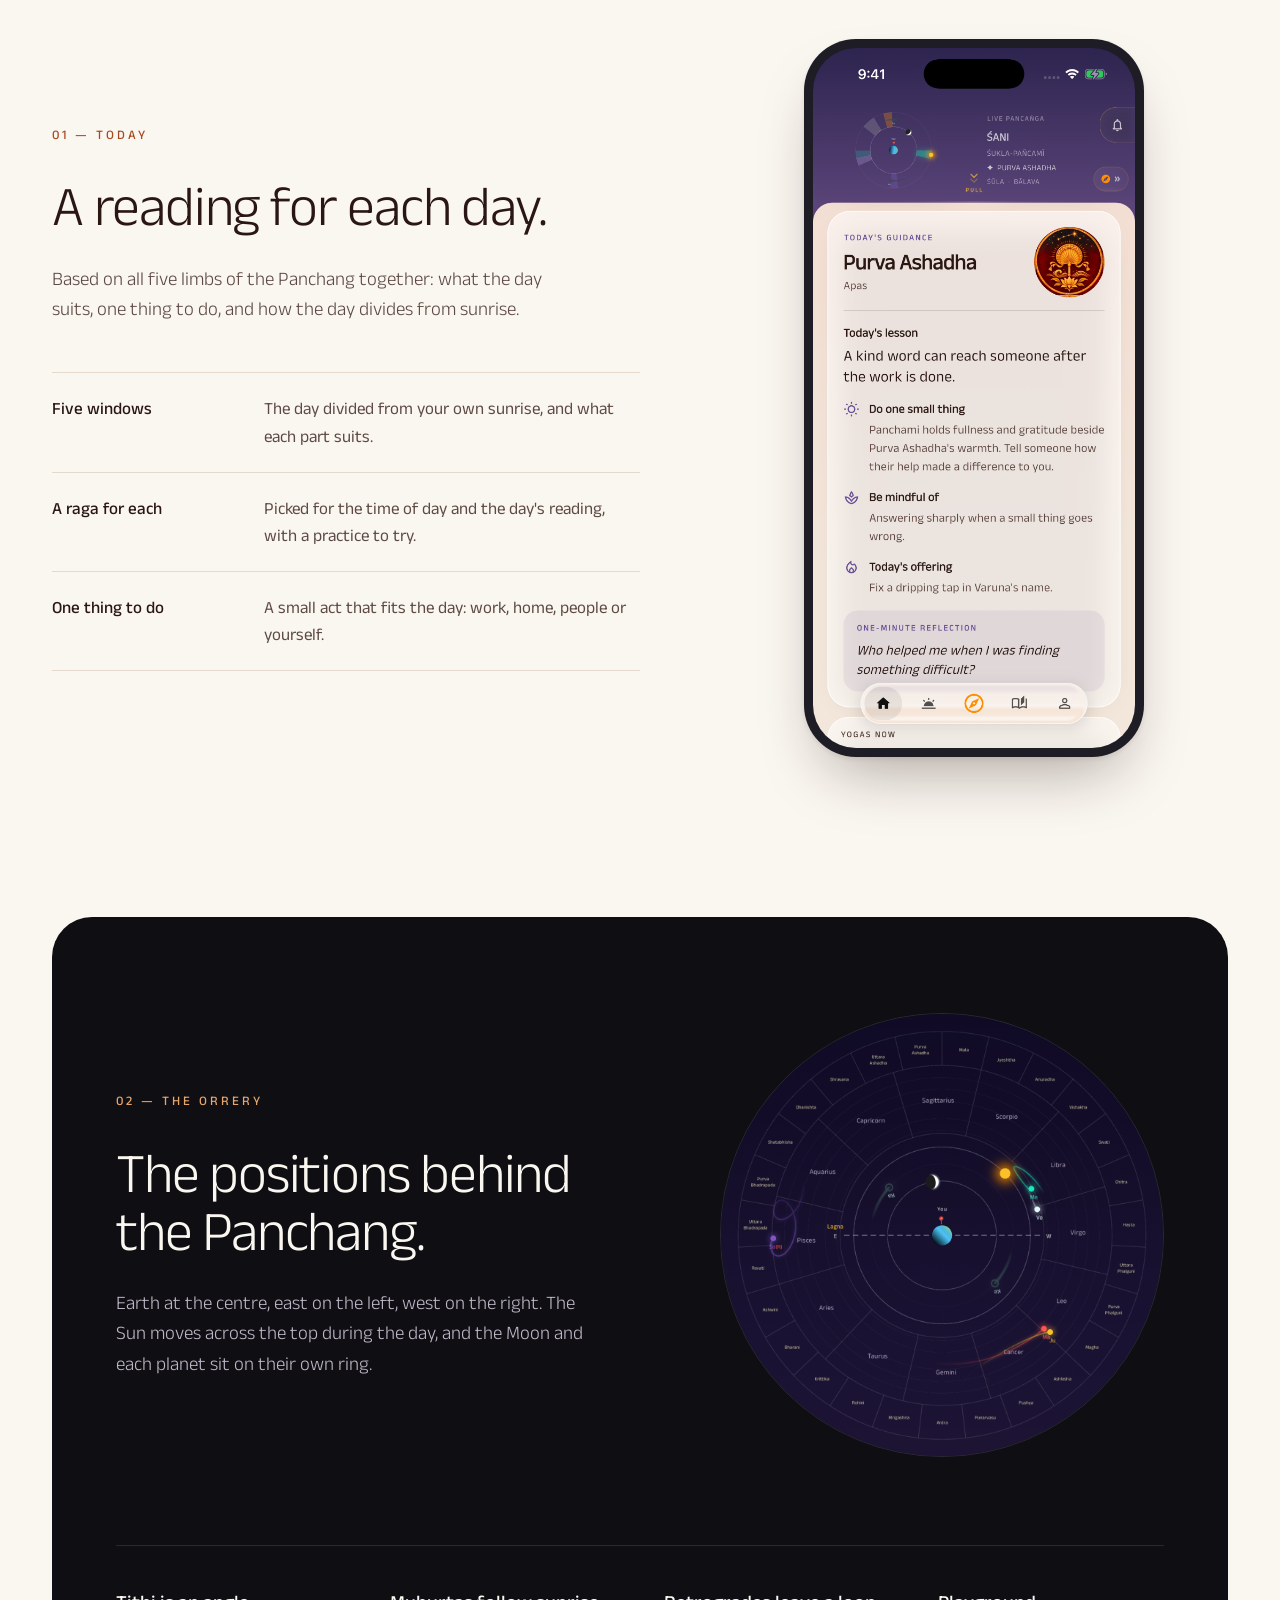
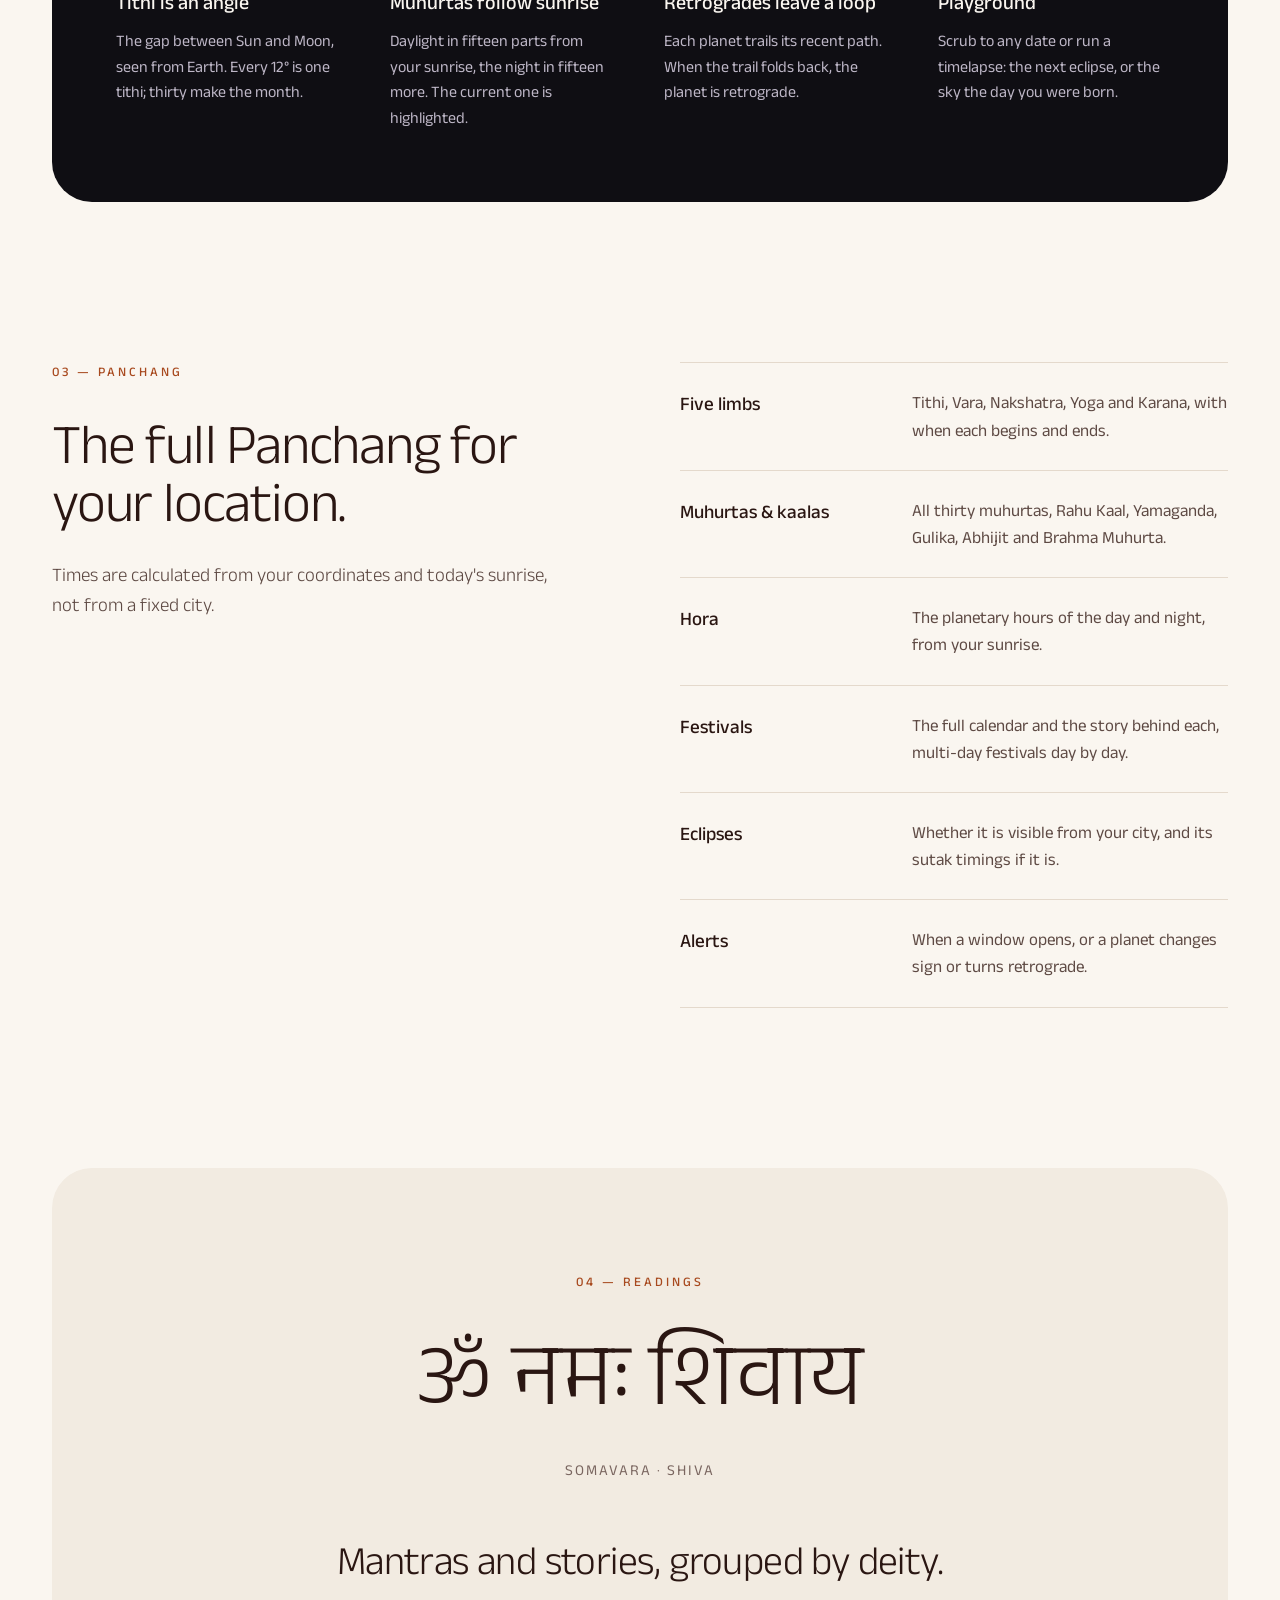
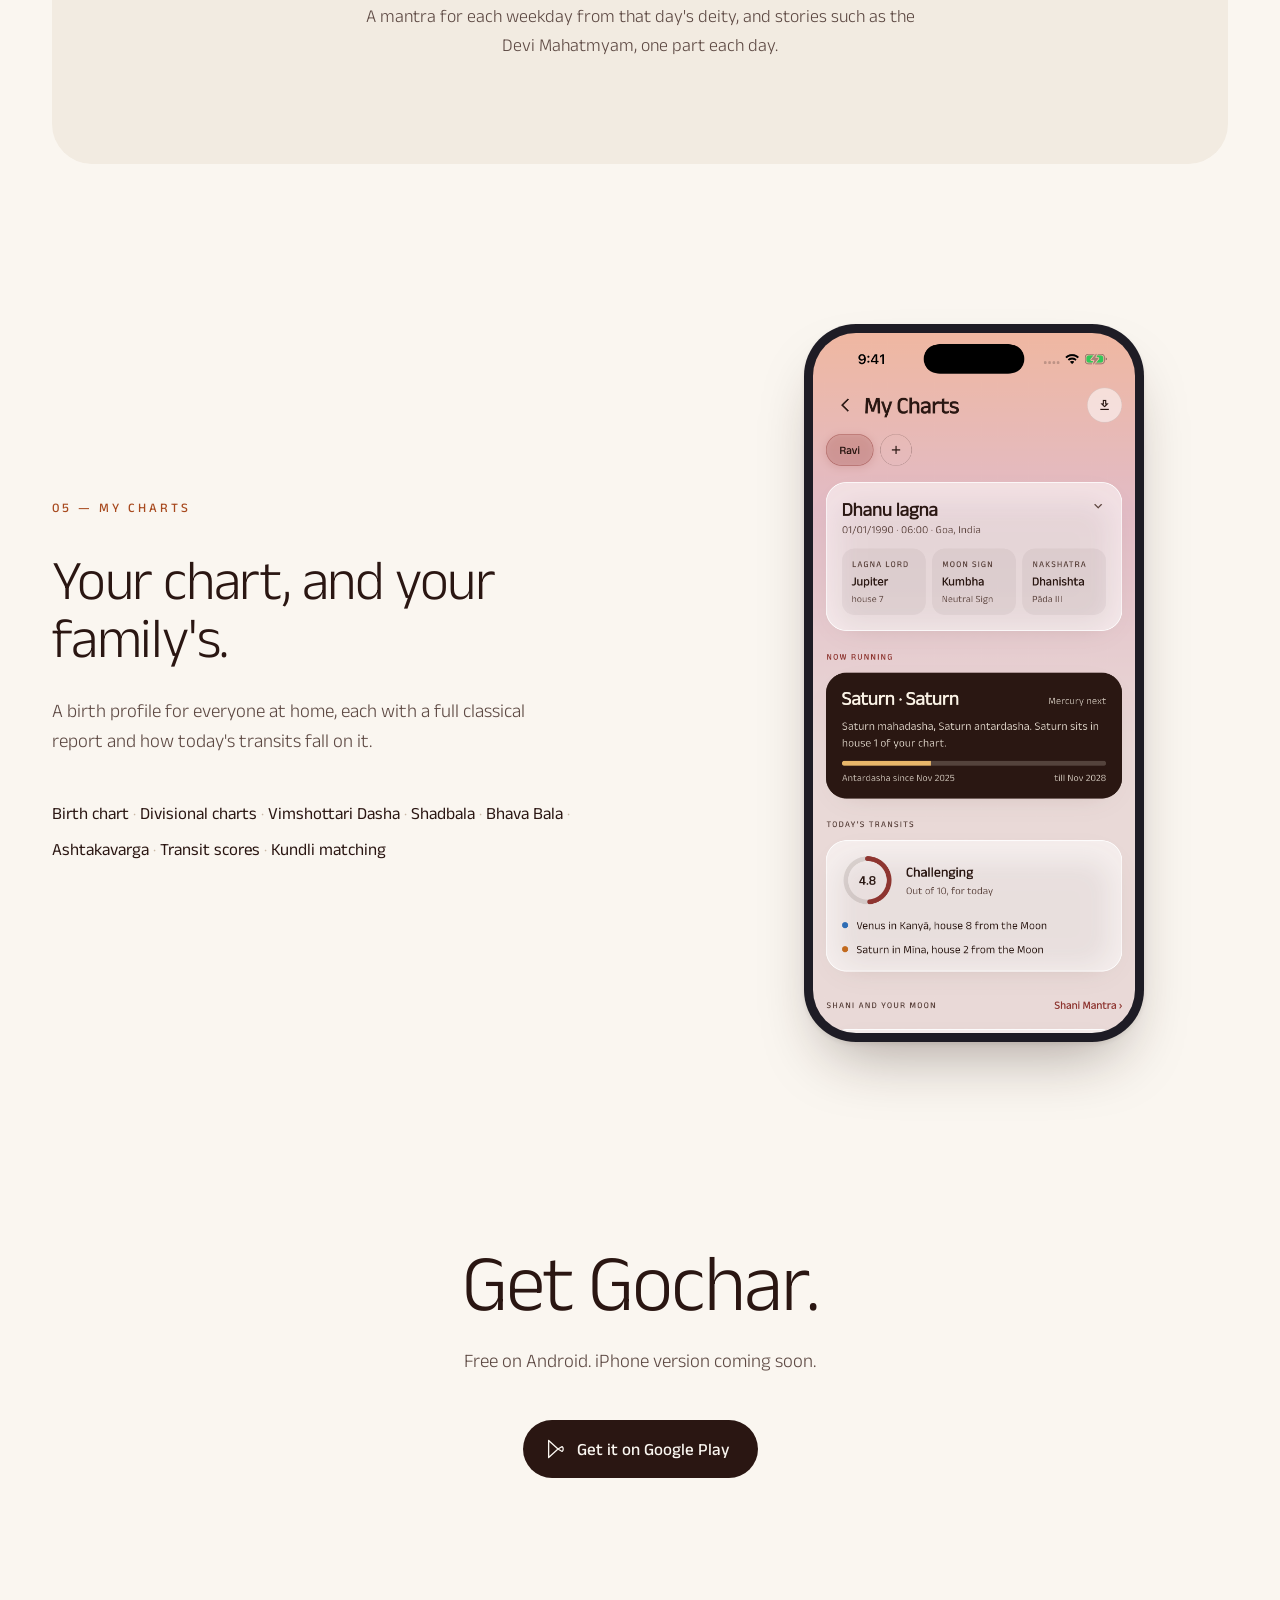
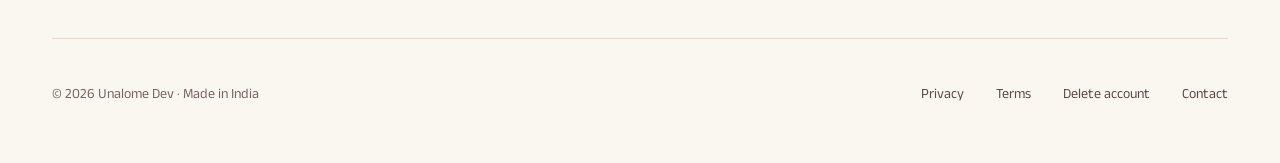
==== commit bd1cd6b6: "Replace flowery site copy with plain descriptions Co-Authored-By: Claude Opus 5.5 <noreply@anthropic" ====
--- a/index.html
+++ b/index.html
@@ -3,10 +3,10 @@
 <head>
   <meta charset="UTF-8" />
   <meta name="viewport" content="width=device-width, initial-scale=1.0" />
-  <title>Gochar — The Panchang, drawn from the sky</title>
+  <title>Gochar — Vedic Panchang with a live sky view</title>
   <meta name="description" content="Gochar is a Vedic Panchang with a live sidereal sky: Tithi, Nakshatra, muhurtas, festivals and planetary transits, worked out for where you are. Free on Android." />
-  <meta property="og:title" content="Gochar — The Panchang, drawn from the sky" />
-  <meta property="og:description" content="Tithi, Nakshatra, muhurtas and festivals, shown in the positions of the Sun, Moon and planets that make them. Free on Android." />
+  <meta property="og:title" content="Gochar — Vedic Panchang with a live sky view" />
+  <meta property="og:description" content="Tithi, Nakshatra, muhurtas and festivals for your location, with a live view of the Sun, Moon and planets. Free on Android." />
   <meta property="og:type" content="website" />
   <meta property="og:url" content="https://gocharapp.com" />
   <meta property="og:image" content="https://gocharapp.com/assets/logo/icon-512.png" />
@@ -42,8 +42,8 @@
     <!-- Hero -->
     <section class="hero wrap" aria-labelledby="hero-title">
       <p class="eyebrow" data-reveal>Vedic Panchang · Live sidereal sky</p>
-      <h1 class="hero__title" id="hero-title" data-reveal>The Panchang, drawn from the sky.</h1>
-      <p class="hero__sub" data-reveal>Tithi, Nakshatra, muhurtas and festivals, shown in the positions of the Sun, Moon and planets that make them. Worked out for where you are.</p>
+      <h1 class="hero__title" id="hero-title" data-reveal>A Vedic Panchang with a live view of the planets.</h1>
+      <p class="hero__sub" data-reveal>Tithi, Nakshatra, muhurtas and festivals, calculated for your location. The orrery shows where the Sun, Moon and planets are behind each one.</p>
       <div class="hero__actions" data-reveal>
         <a class="btn" href="https://play.google.com/store/apps/details?id=app.gochar.orrery">
           <svg width="18" height="20" viewBox="0 0 22 24" aria-hidden="true"><path d="M2 1.5 L13.5 12 L2 22.5 Z" fill="none" stroke="currentColor" stroke-width="1.6" stroke-linejoin="round"/><path d="M13.5 12 L18.5 9 C20.2 10 20.2 14 18.5 15 Z" fill="none" stroke="currentColor" stroke-width="1.6" stroke-linejoin="round"/></svg>
@@ -88,11 +88,11 @@
       <div class="split">
         <div class="split__text" data-reveal>
           <p class="eyebrow">01 — Today</p>
-          <h2 class="display" id="today-title">Every day has a character.</h2>
-          <p class="lede">One reading for the day, from all five limbs of the Panchang read together: what kind of day it is, one thing worth doing, and how the hours from sunrise unfold.</p>
+          <h2 class="display" id="today-title">A reading for each day.</h2>
+          <p class="lede">Based on all five limbs of the Panchang together: what the day suits, one thing to do, and how the day divides from sunrise.</p>
           <ul class="rows">
             <li><span class="rows__name">Five windows</span><span class="rows__desc">The day divided from your own sunrise, and what each part suits.</span></li>
-            <li><span class="rows__name">A raga for each</span><span class="rows__desc">Chosen for the hour and the mood of the day, with a practice to try.</span></li>
+            <li><span class="rows__name">A raga for each</span><span class="rows__desc">Picked for the time of day and the day's reading, with a practice to try.</span></li>
             <li><span class="rows__name">One thing to do</span><span class="rows__desc">A small act that fits the day: work, home, people or yourself.</span></li>
           </ul>
         </div>
@@ -110,8 +110,8 @@
         <div class="split">
           <div class="split__text">
             <p class="eyebrow">02 — The orrery</p>
-            <h2 class="display" id="sky-title">Every number has a shape.</h2>
-            <p class="lede">Earth at the centre, the eastern horizon on the left. The Sun climbs over the top through the day while the Moon and planets keep their own rings, as they do overhead.</p>
+            <h2 class="display" id="sky-title">The positions behind the Panchang.</h2>
+            <p class="lede">Earth at the centre, east on the left, west on the right. The Sun moves across the top during the day, and the Moon and each planet sit on their own ring.</p>
           </div>
           <div class="split__media">
             <div class="orb shot"><span class="shot__label">Orrery</span><img src="assets/screenshots/orrery-circle.png" alt="Close view of the orrery" loading="lazy" /></div>
@@ -119,7 +119,7 @@
         </div>
         <div class="ideas">
           <div><h3>Tithi is an angle</h3><p>The gap between Sun and Moon, seen from Earth. Every 12° is one tithi; thirty make the month.</p></div>
-          <div><h3>Muhurtas follow sunrise</h3><p>Daylight in fifteen parts from your sunrise, the night in fifteen more. The lit one is now.</p></div>
+          <div><h3>Muhurtas follow sunrise</h3><p>Daylight in fifteen parts from your sunrise, the night in fifteen more. The current one is highlighted.</p></div>
           <div><h3>Retrogrades leave a loop</h3><p>Each planet trails its recent path. When the trail folds back, the planet is retrograde.</p></div>
           <div><h3>Playground</h3><p>Scrub to any date or run a timelapse: the next eclipse, or the sky the day you were born.</p></div>
         </div>
@@ -131,8 +131,8 @@
       <div class="split split--top">
         <div class="split__text" data-reveal>
           <p class="eyebrow">03 — Panchang</p>
-          <h2 class="display" id="panchang-title">The whole Panchang, for where you stand.</h2>
-          <p class="lede">Not a printed almanac for one city. Every time comes from your own coordinates and this morning's sunrise.</p>
+          <h2 class="display" id="panchang-title">The full Panchang for your location.</h2>
+          <p class="lede">Times are calculated from your coordinates and today's sunrise, not from a fixed city.</p>
         </div>
         <dl class="rows rows--lg split__text" data-reveal>
           <div><dt>Five limbs</dt><dd>Tithi, Vara, Nakshatra, Yoga and Karana, with when each begins and ends.</dd></div>
@@ -152,7 +152,7 @@
         <p class="mantra" lang="sa">ॐ नमः शिवाय</p>
         <p class="mantra-day">Somavara · Shiva</p>
         <h2 id="readings-title">Mantras and stories, grouped by deity.</h2>
-        <p class="lede">A mantra for each weekday from that day's own deity, and the old stories, such as the Devi Mahatmyam, told one part each morning.</p>
+        <p class="lede">A mantra for each weekday from that day's deity, and stories such as the Devi Mahatmyam, one part each day.</p>
       </div>
     </section>
 
@@ -175,8 +175,8 @@
 
     <!-- Closing -->
     <section class="closing" aria-labelledby="closing-title">
-      <h2 id="closing-title" data-reveal>Look up at today.</h2>
-      <p data-reveal>Free on Android. iPhone is on its way.</p>
+      <h2 id="closing-title" data-reveal>Get Gochar.</h2>
+      <p data-reveal>Free on Android. iPhone version coming soon.</p>
       <a class="btn" href="https://play.google.com/store/apps/details?id=app.gochar.orrery" data-reveal>
         <svg width="18" height="20" viewBox="0 0 22 24" aria-hidden="true"><path d="M2 1.5 L13.5 12 L2 22.5 Z" fill="none" stroke="currentColor" stroke-width="1.6" stroke-linejoin="round"/><path d="M13.5 12 L18.5 9 C20.2 10 20.2 14 18.5 15 Z" fill="none" stroke="currentColor" stroke-width="1.6" stroke-linejoin="round"/></svg>
         Get it on Google Play
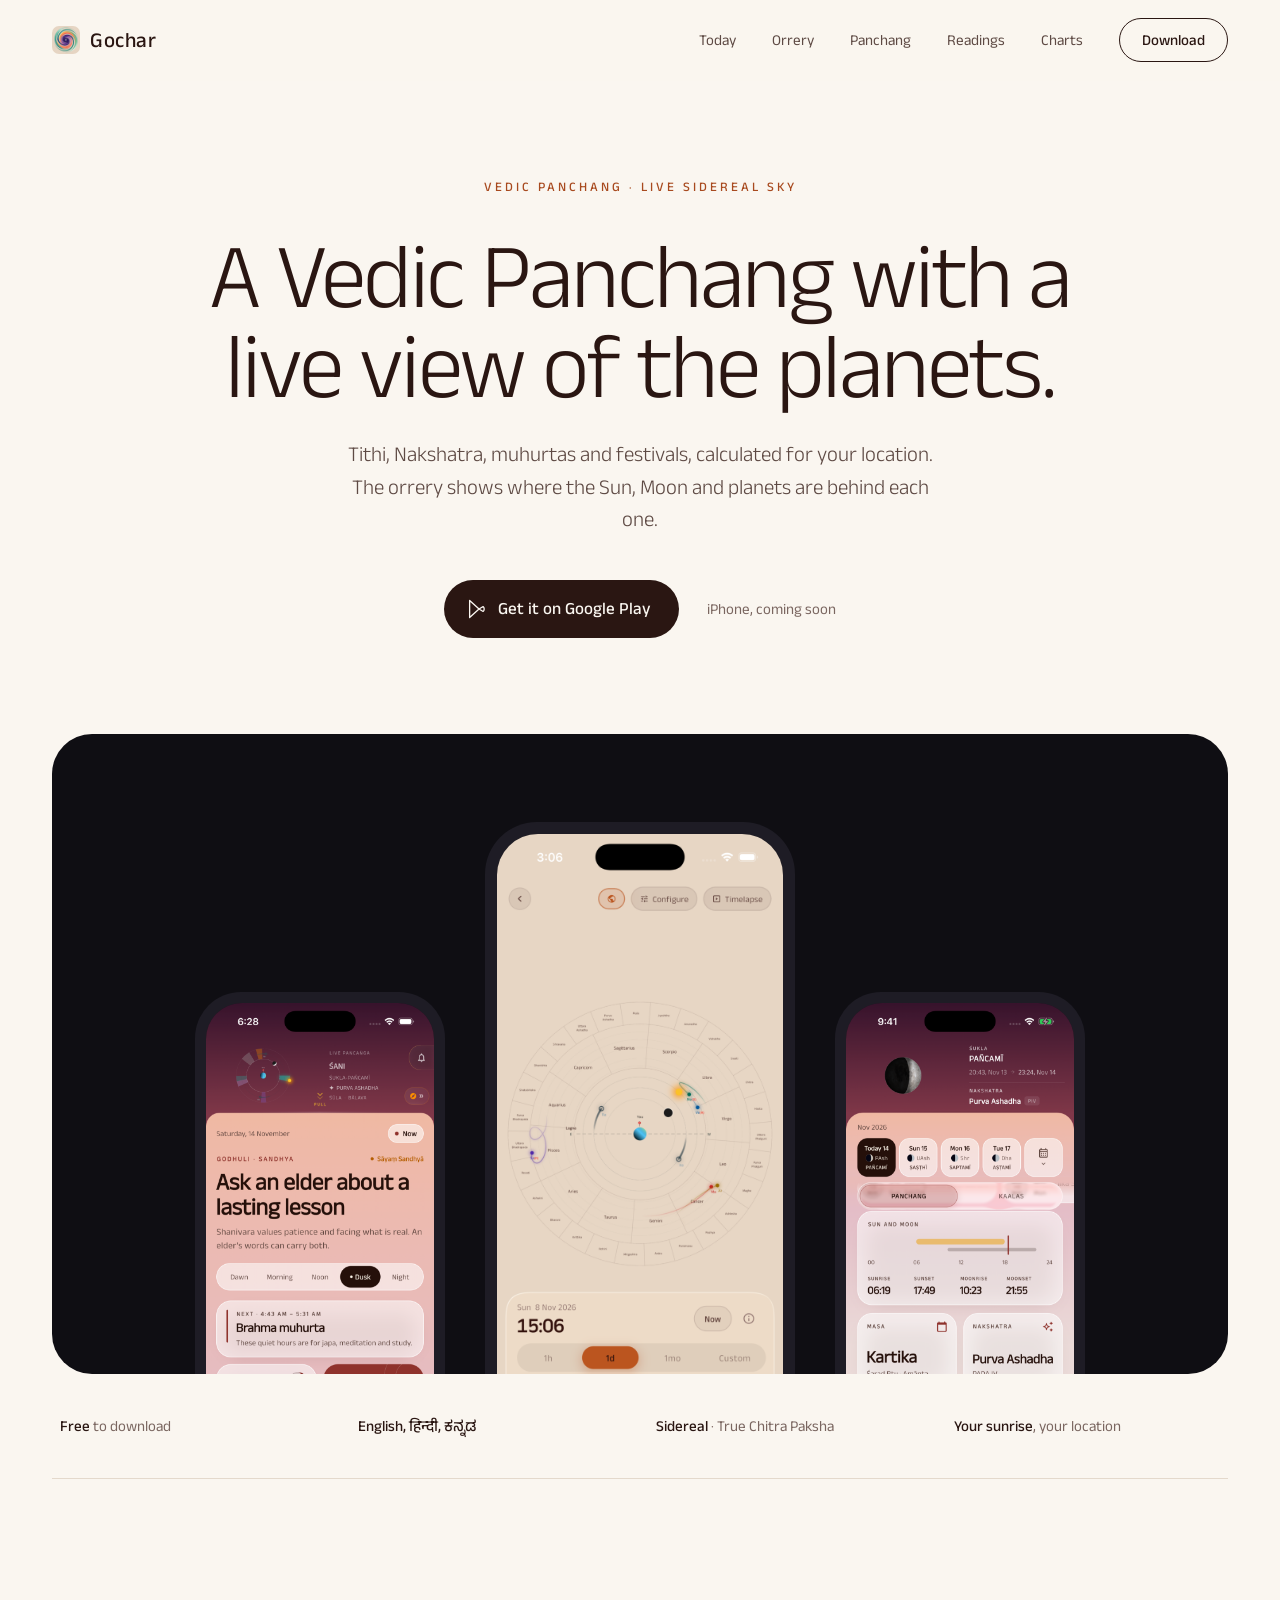
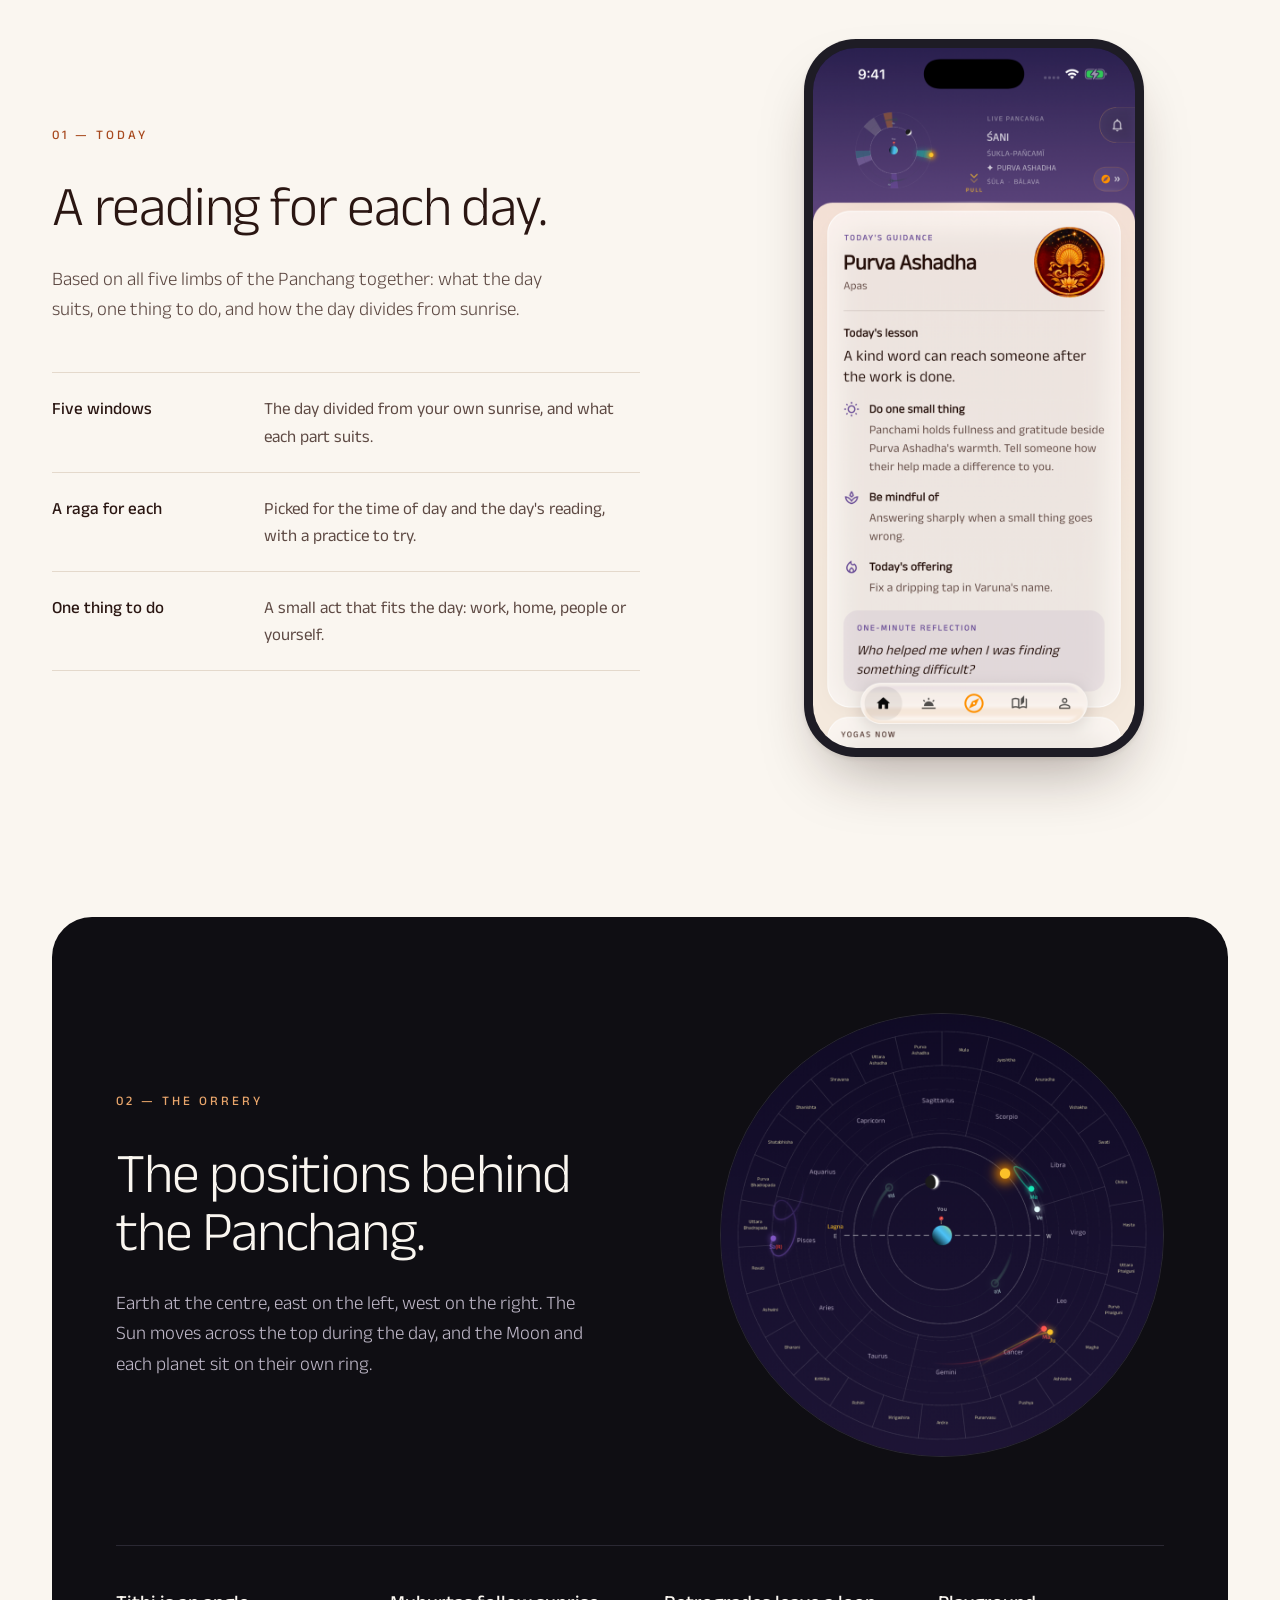
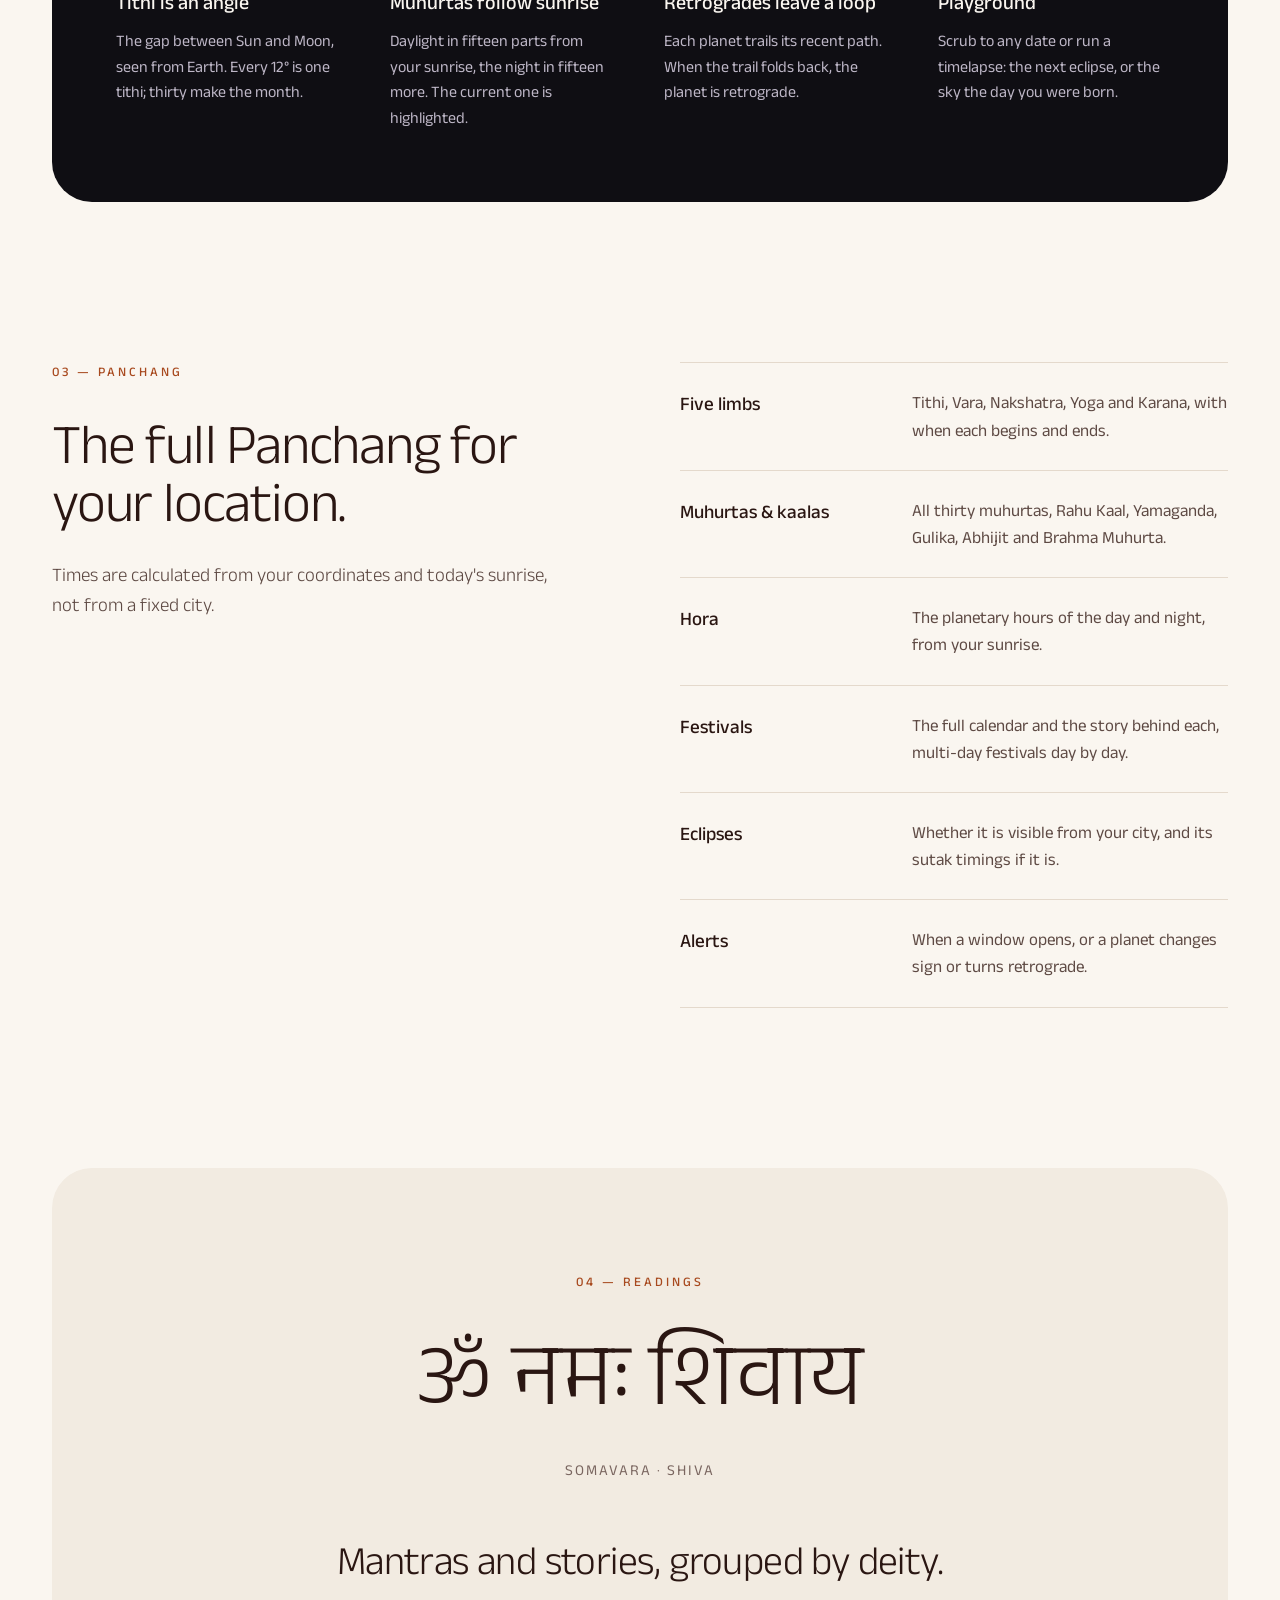
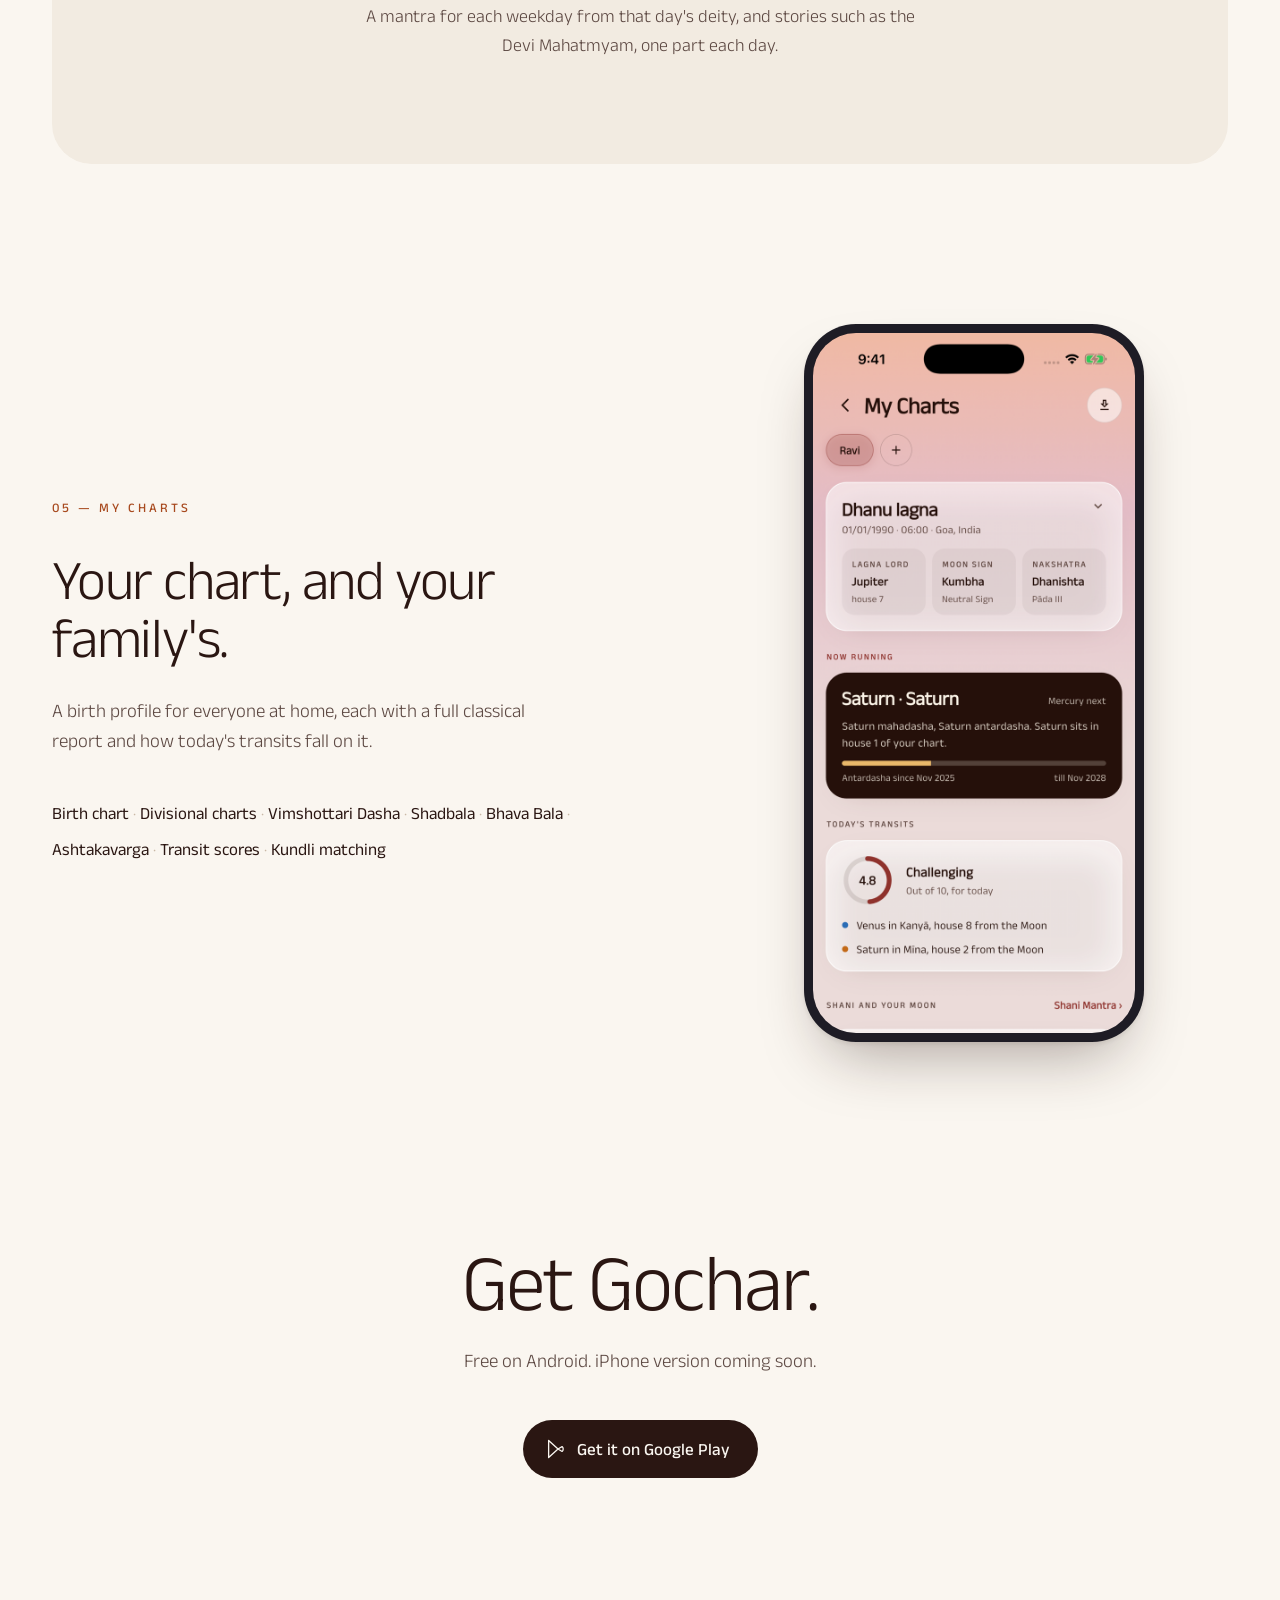
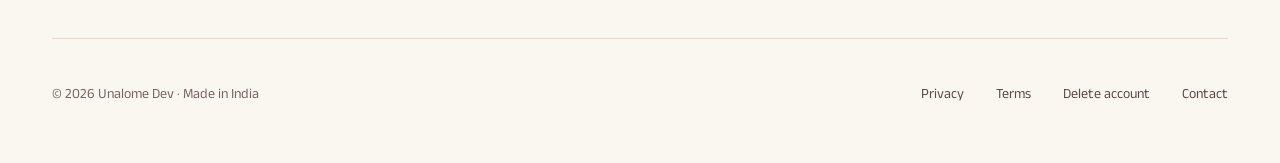
==== commit 01d03c41: "Serve screenshots pre-resized to display size so they render sharp Co-Authored-By: Claude Opus 5.5 <" ====
--- a/index.html
+++ b/index.html
@@ -61,17 +61,17 @@
         </video>
         <div class="device device--side">
           <div class="device__screen">
-            <div class="shot"><span class="shot__label">Today</span><img src="assets/screenshots/today.png" alt="The Today screen" loading="lazy" /></div>
+            <div class="shot"><span class="shot__label">Today</span><img src="assets/screenshots/web/today.png" alt="The Today screen" loading="lazy" /></div>
           </div>
         </div>
         <div class="device device--lead">
           <div class="device__screen">
-            <div class="shot"><span class="shot__label">Orrery</span><img src="assets/screenshots/orrery.png" alt="The orrery: Earth at the centre with the Sun, Moon and planets around it" /></div>
+            <div class="shot"><span class="shot__label">Orrery</span><img src="assets/screenshots/web/orrery.png" alt="The orrery: Earth at the centre with the Sun, Moon and planets around it" /></div>
           </div>
         </div>
         <div class="device device--side">
           <div class="device__screen">
-            <div class="shot"><span class="shot__label">Panchang</span><img src="assets/screenshots/panchang-day.png" alt="The day's Panchang" loading="lazy" /></div>
+            <div class="shot"><span class="shot__label">Panchang</span><img src="assets/screenshots/web/panchang-day.png" alt="The day's Panchang" loading="lazy" /></div>
           </div>
         </div>
       </div>
@@ -98,7 +98,7 @@
         </div>
         <div class="split__media" data-reveal>
           <div class="phone">
-            <div class="shot"><span class="shot__label">Day reading</span><img src="assets/screenshots/day-quality.png" alt="The day's reading, with its five windows and ragas" loading="lazy" /></div>
+            <div class="shot"><span class="shot__label">Day reading</span><img src="assets/screenshots/web/day-quality.png" alt="The day's reading, with its five windows and ragas" loading="lazy" /></div>
           </div>
         </div>
       </div>
@@ -114,7 +114,7 @@
             <p class="lede">Earth at the centre, east on the left, west on the right. The Sun moves across the top during the day, and the Moon and each planet sit on their own ring.</p>
           </div>
           <div class="split__media">
-            <div class="orb shot"><span class="shot__label">Orrery</span><img src="assets/screenshots/orrery-circle.png" alt="Close view of the orrery" loading="lazy" /></div>
+            <div class="orb shot"><span class="shot__label">Orrery</span><img src="assets/screenshots/web/orrery-circle.png" alt="Close view of the orrery" loading="lazy" /></div>
           </div>
         </div>
         <div class="ideas">
@@ -167,7 +167,7 @@
         </div>
         <div class="split__media" data-reveal>
           <div class="phone">
-            <div class="shot"><span class="shot__label">Chart report</span><img src="assets/screenshots/charts.png" alt="A birth chart report" loading="lazy" /></div>
+            <div class="shot"><span class="shot__label">Chart report</span><img src="assets/screenshots/web/charts.png" alt="A birth chart report" loading="lazy" /></div>
           </div>
         </div>
       </div>
